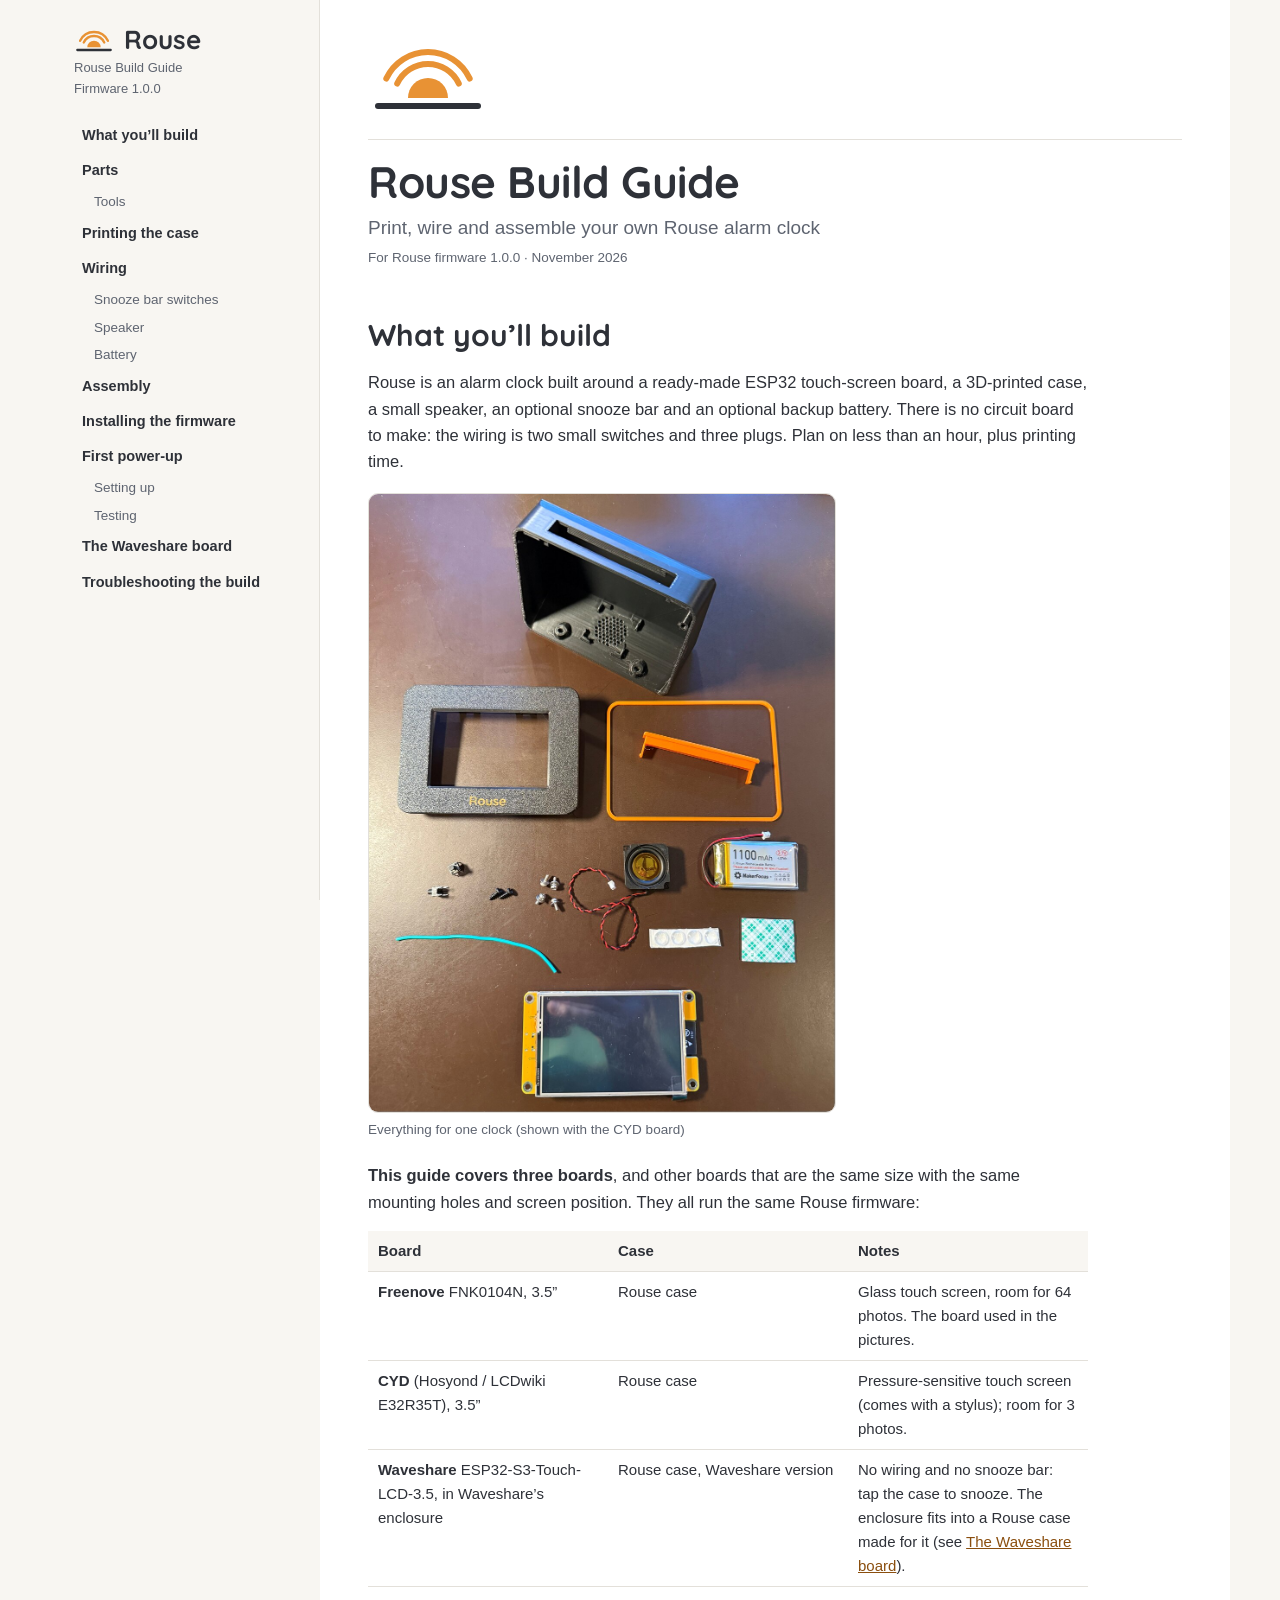
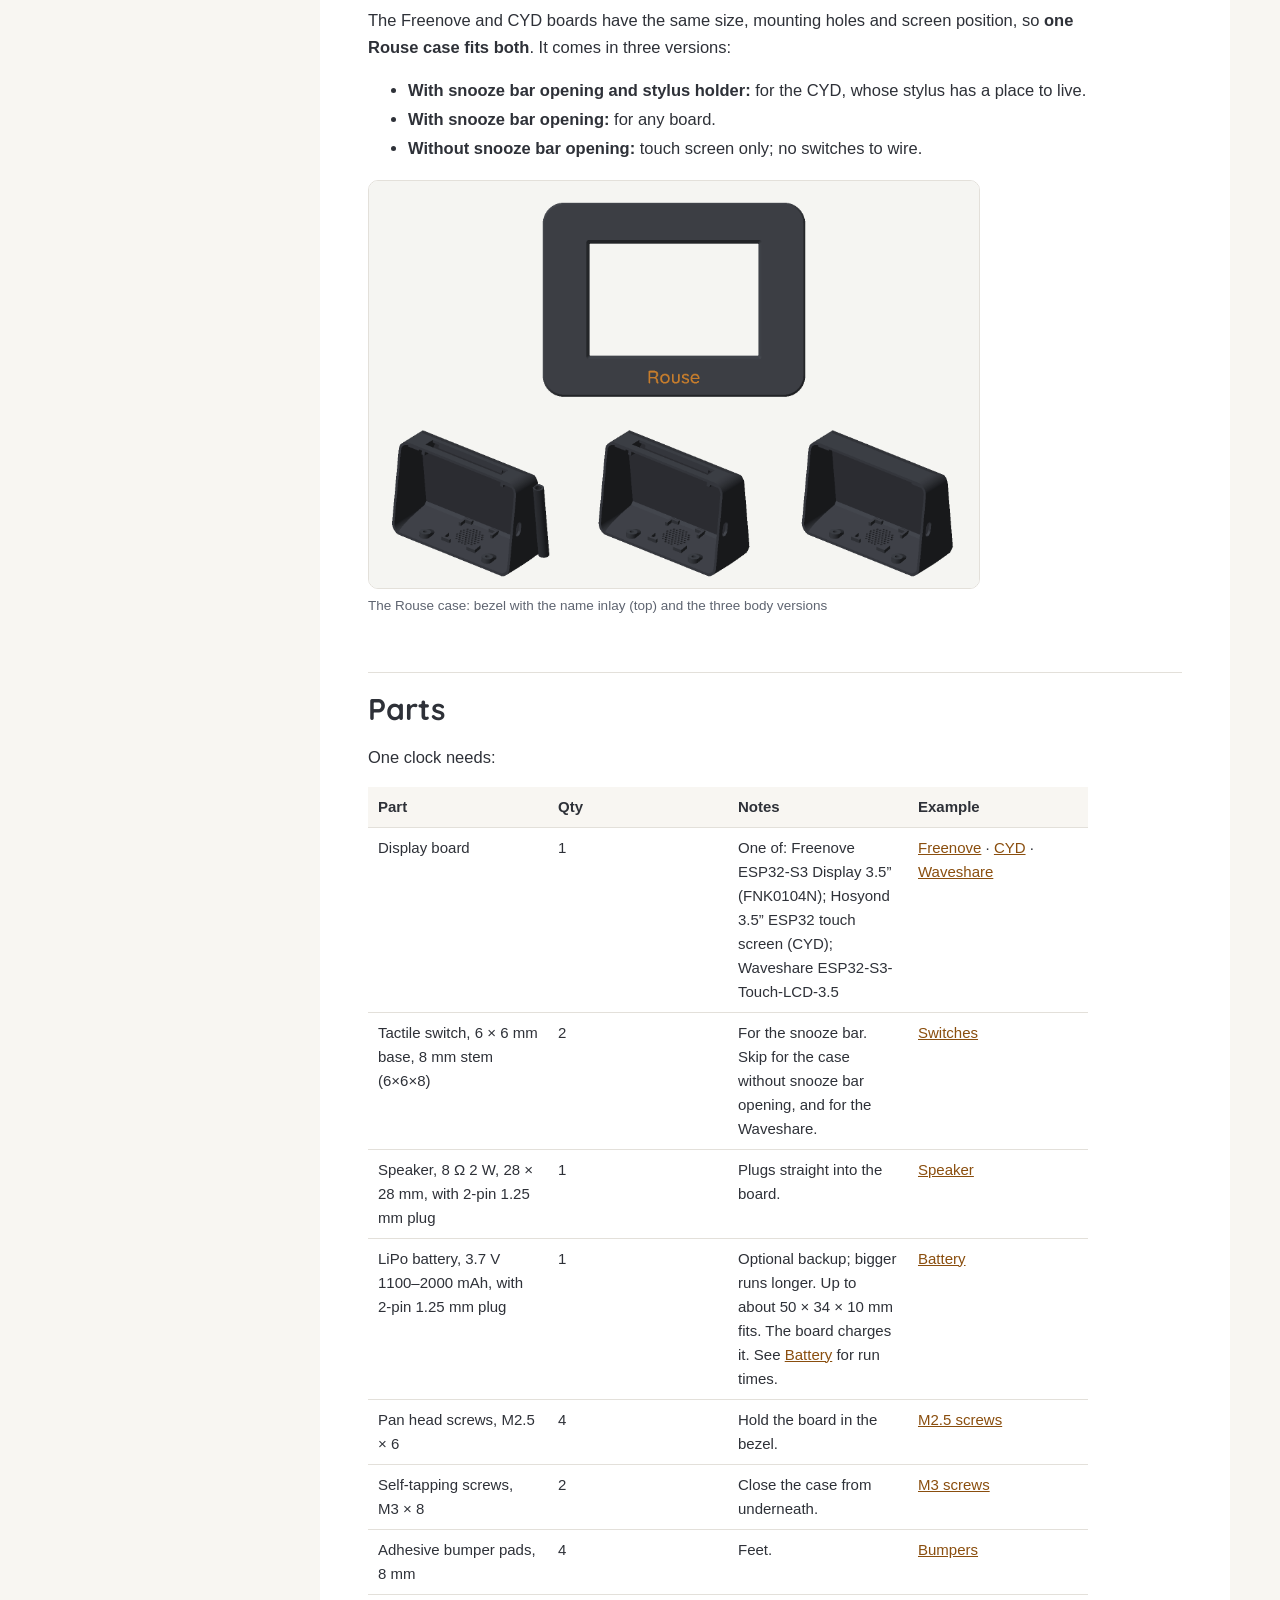
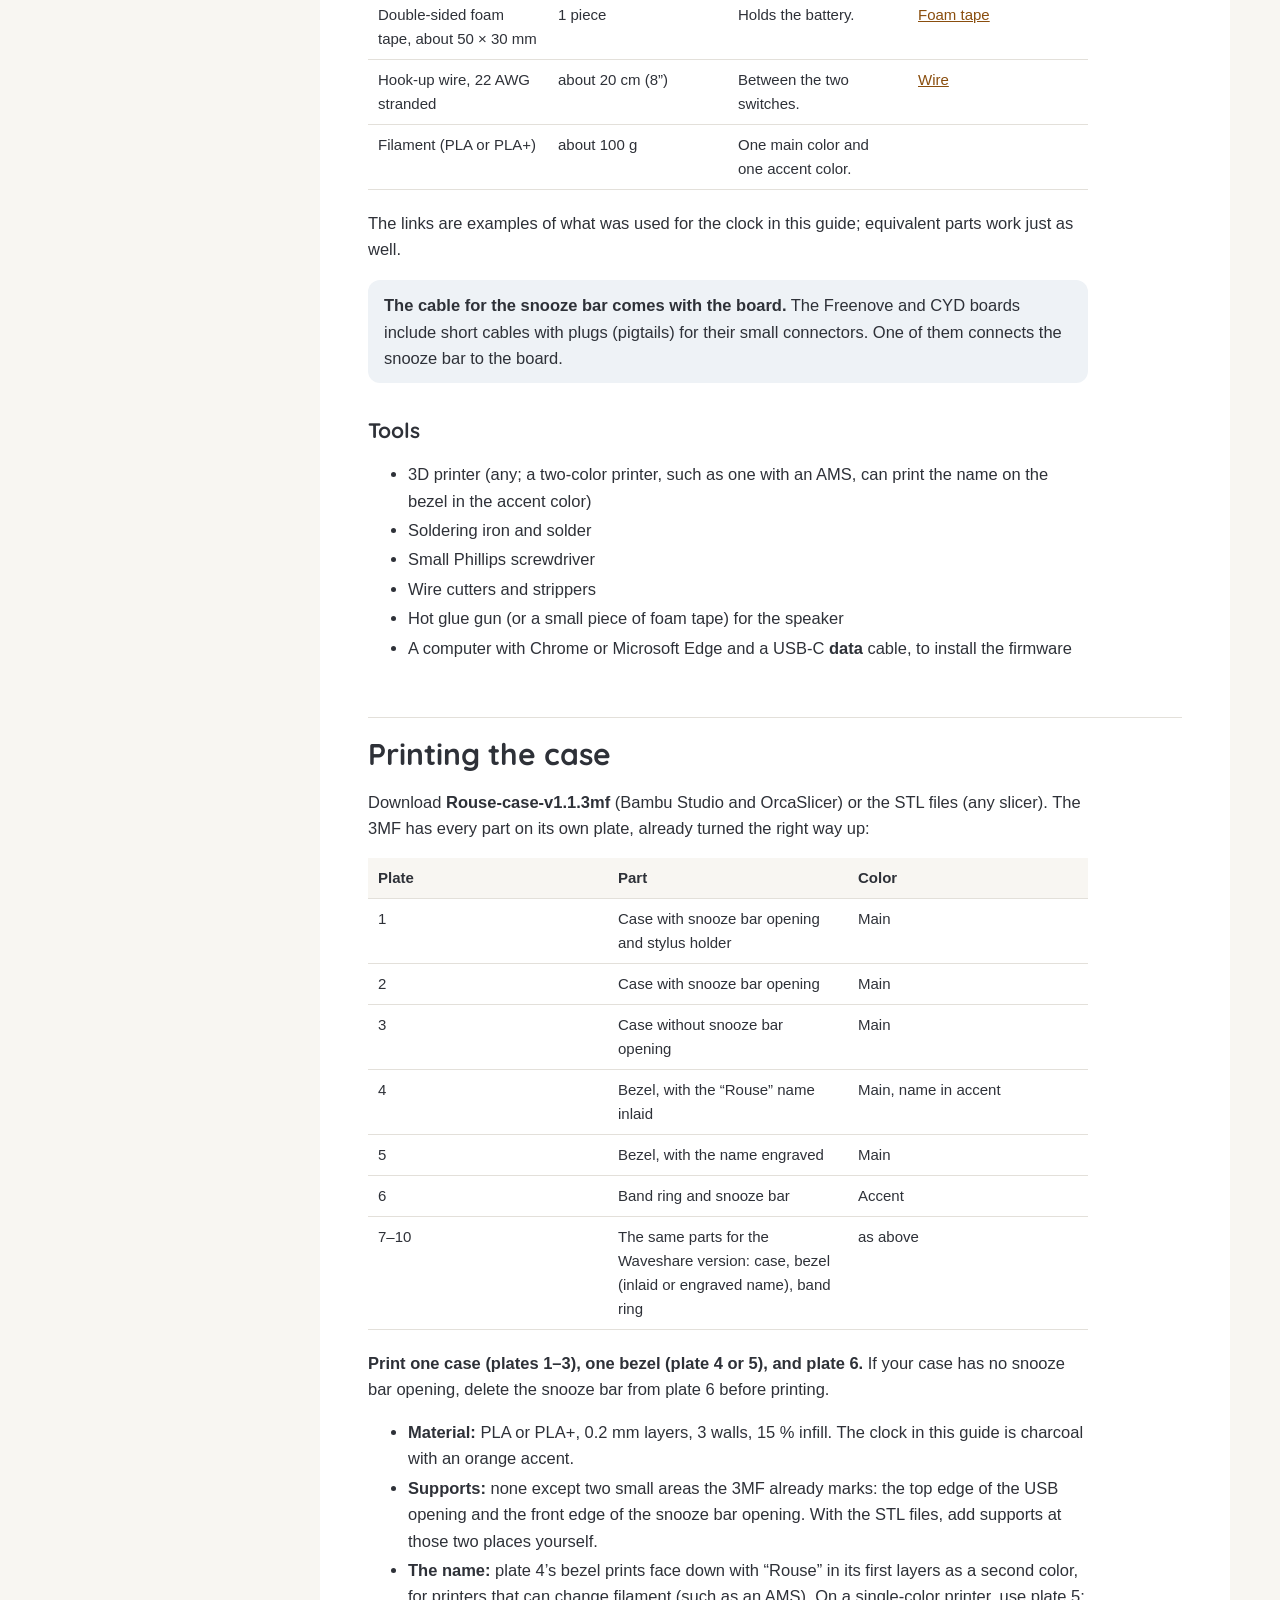
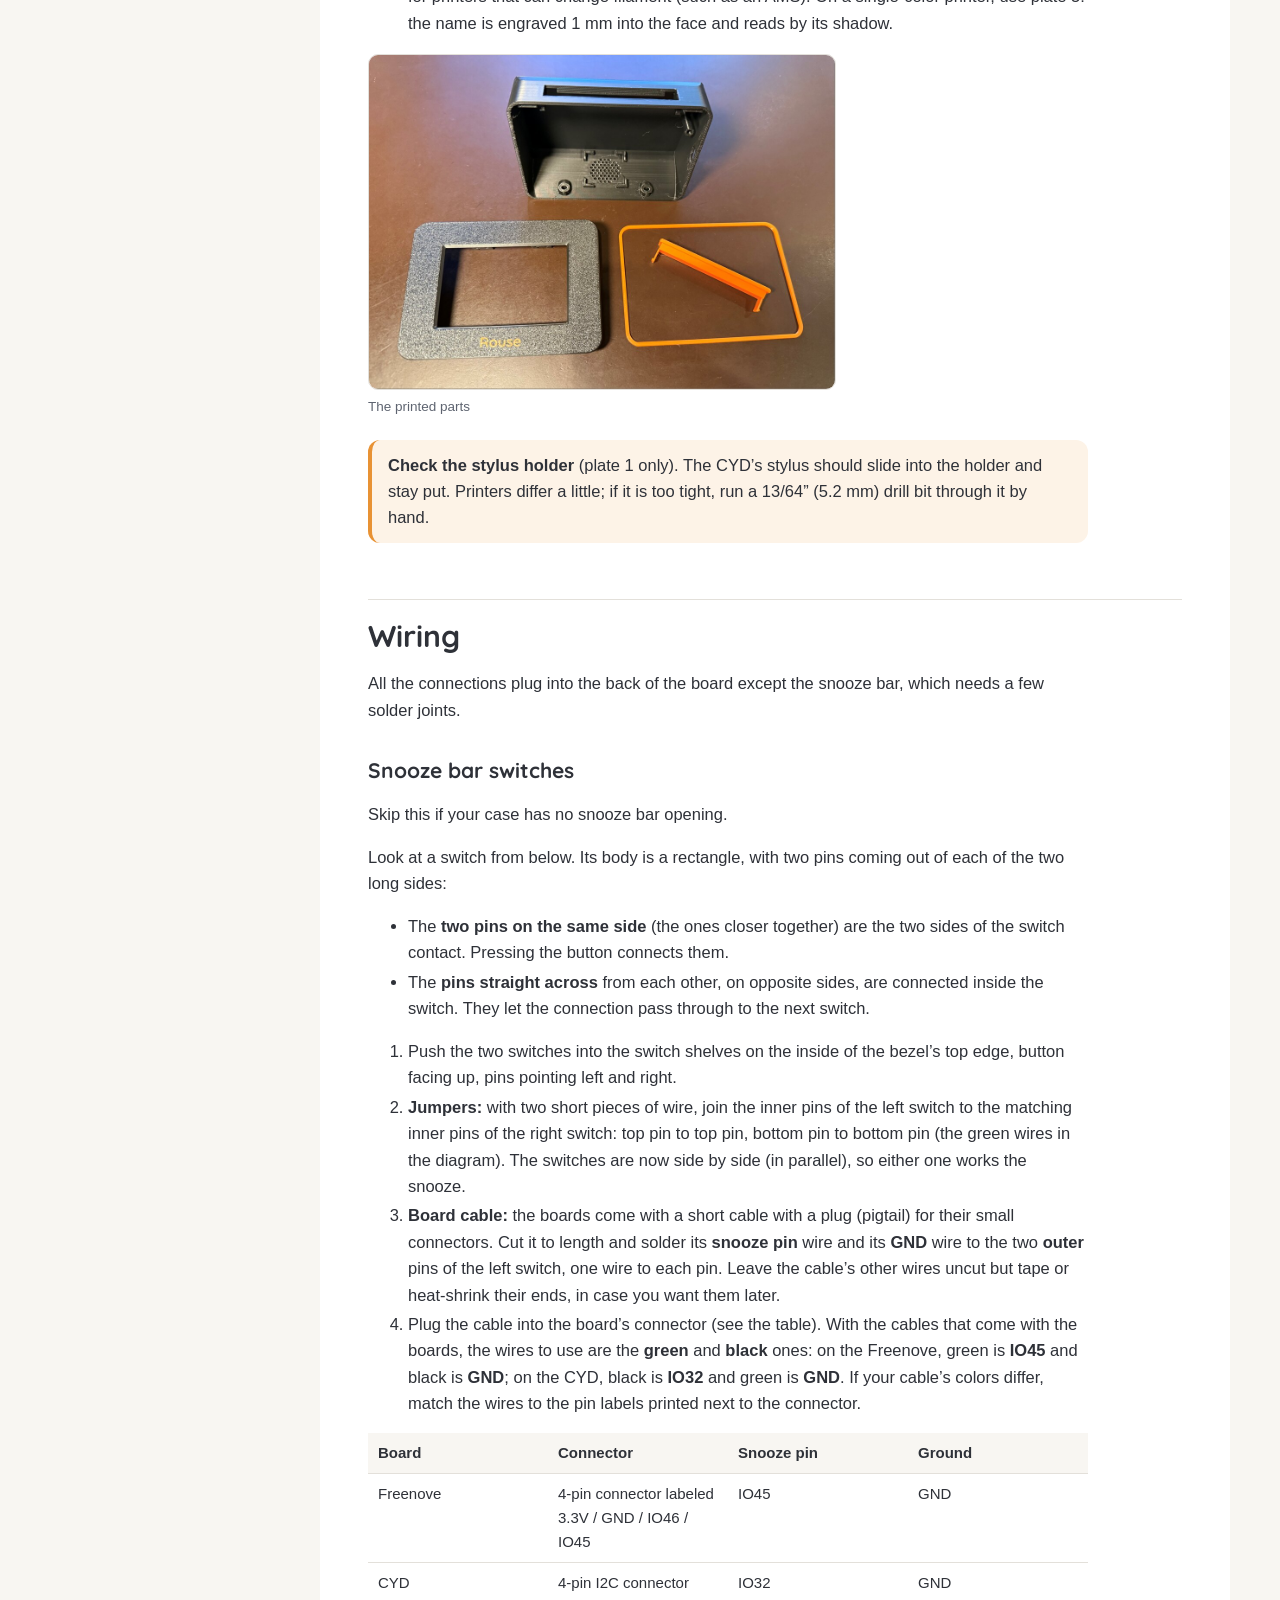
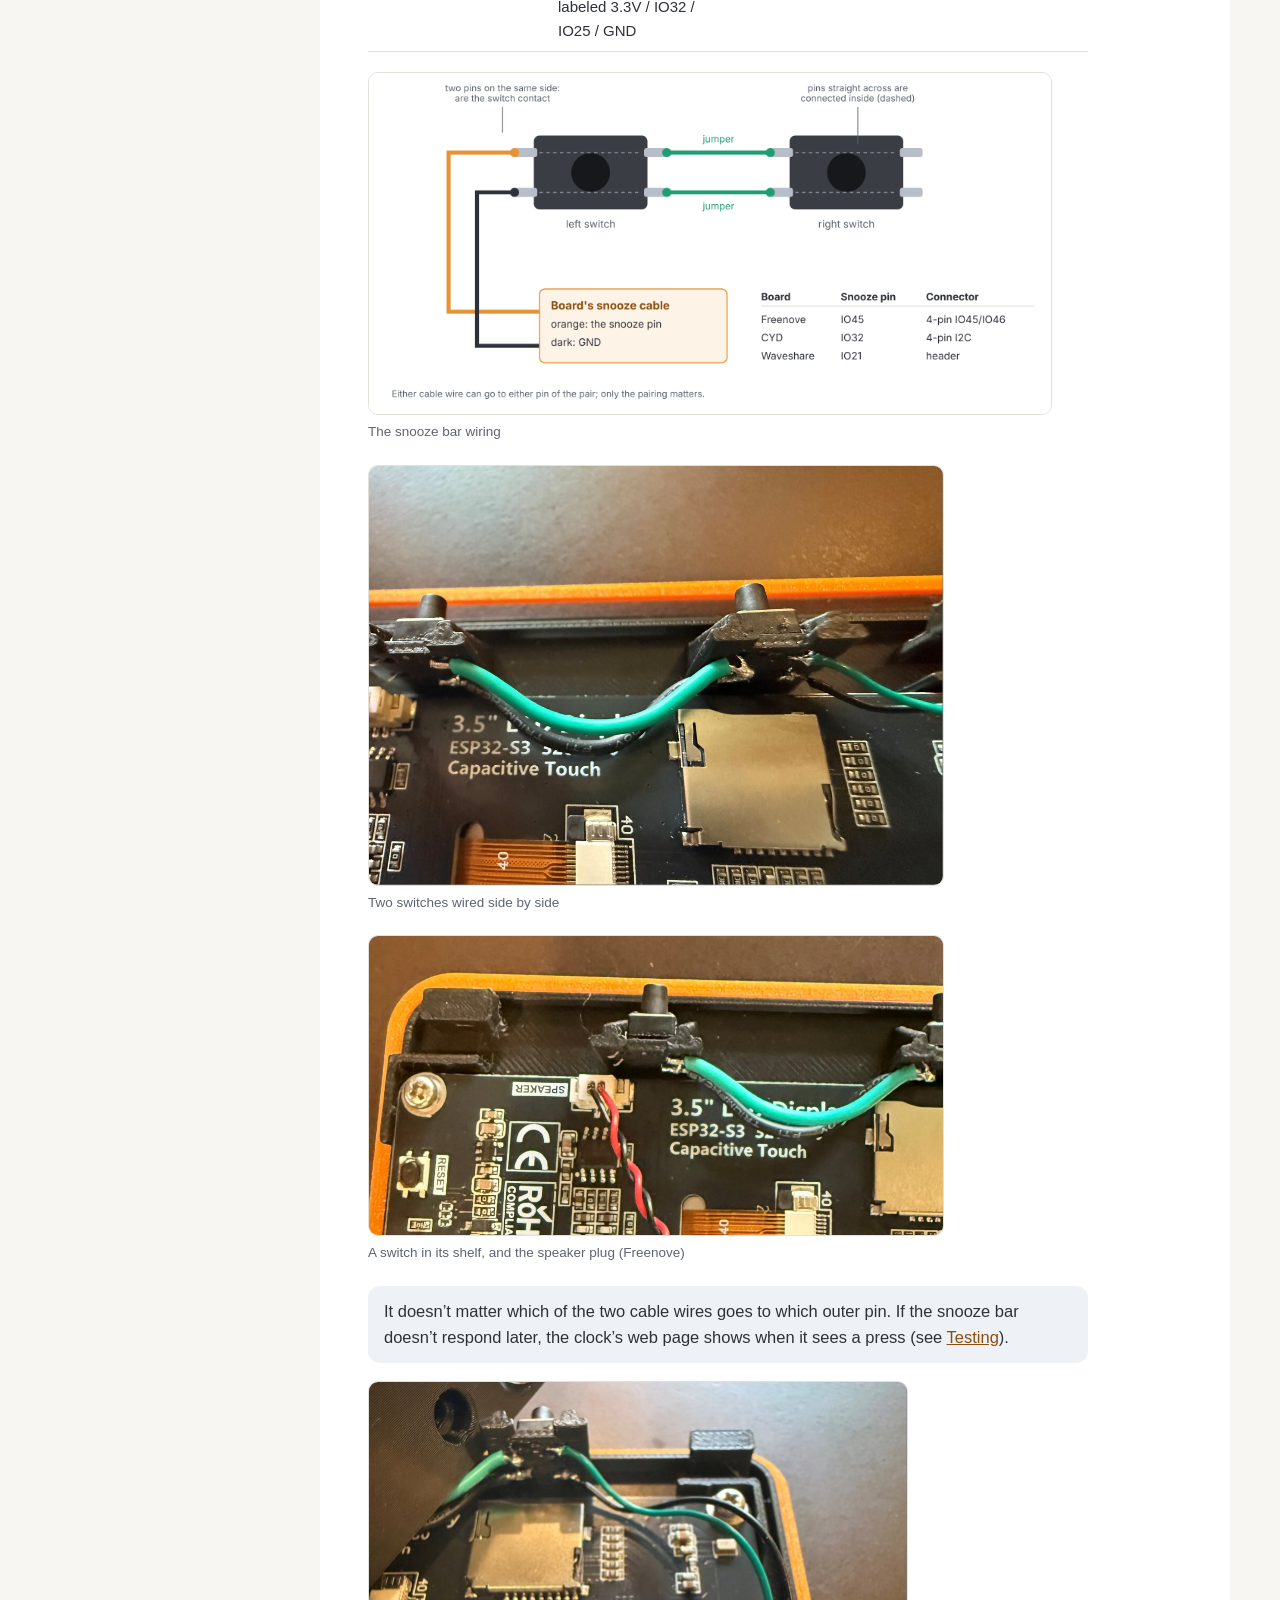
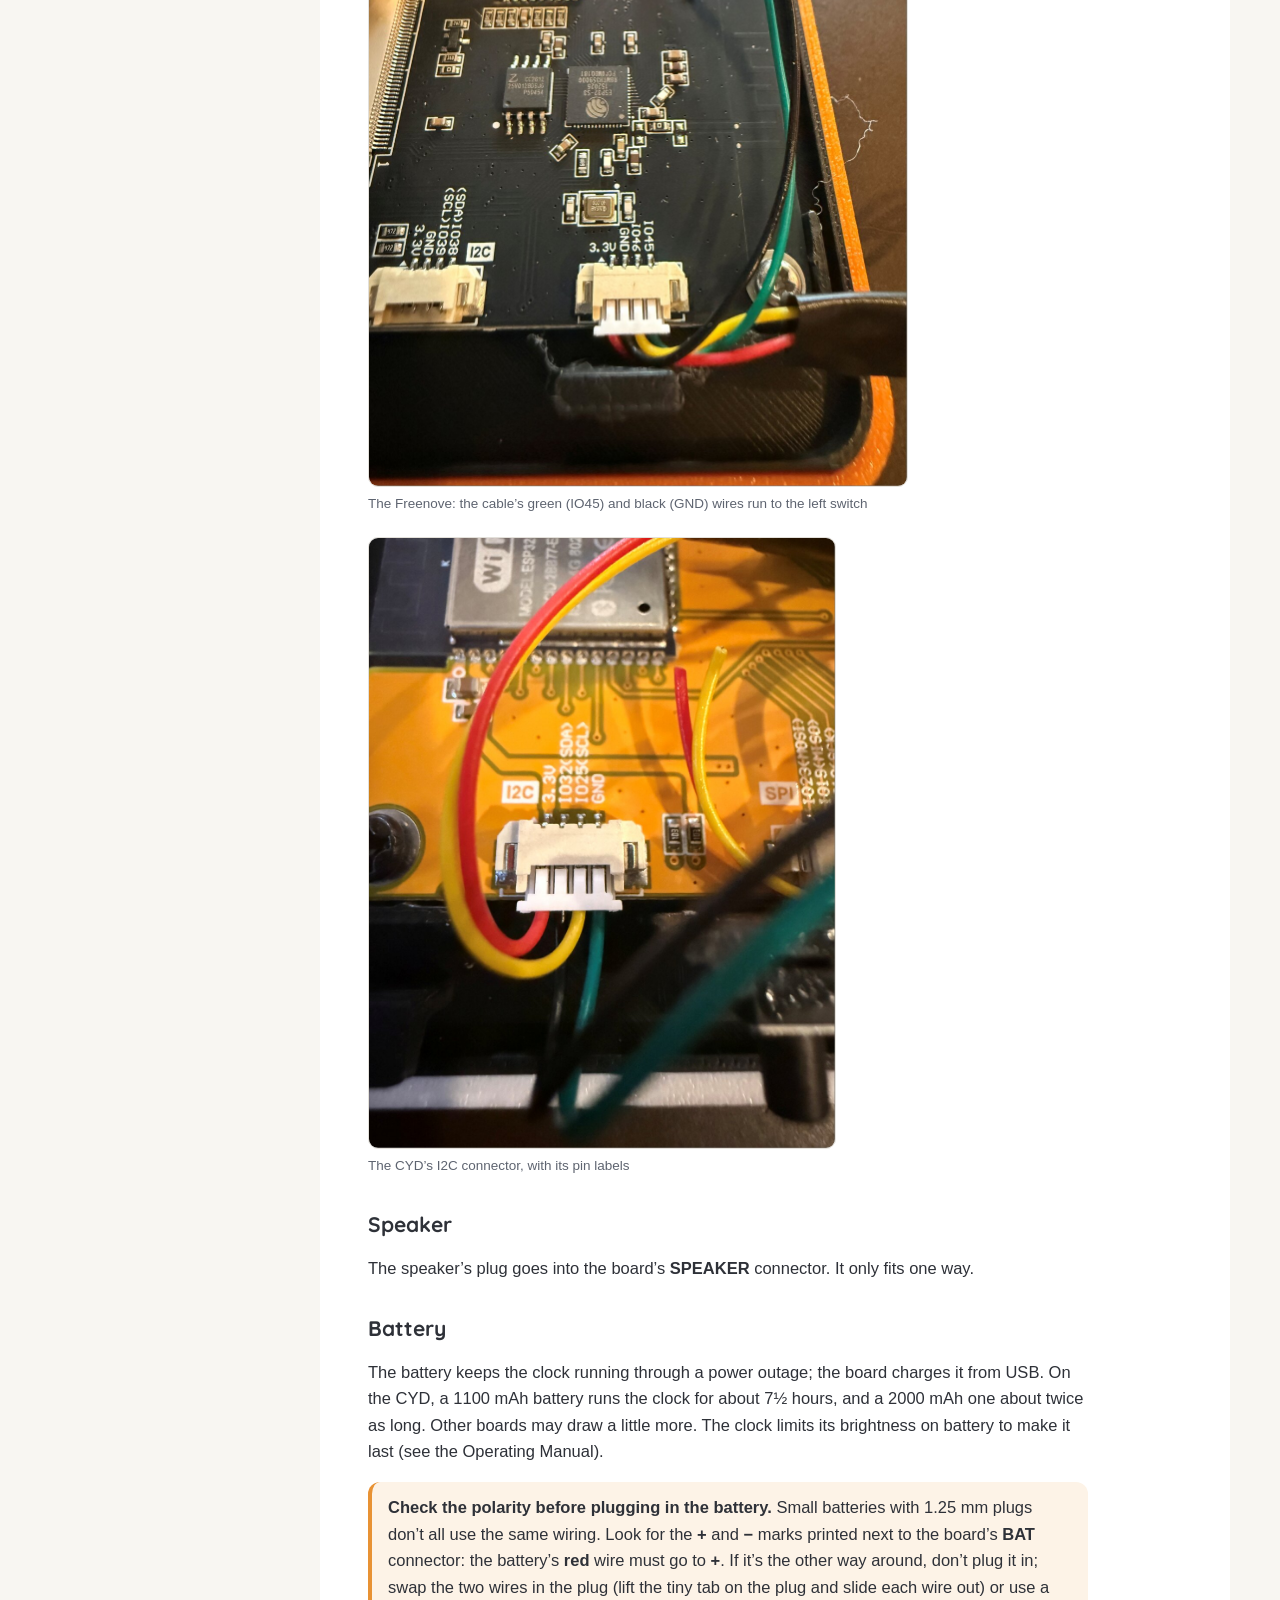
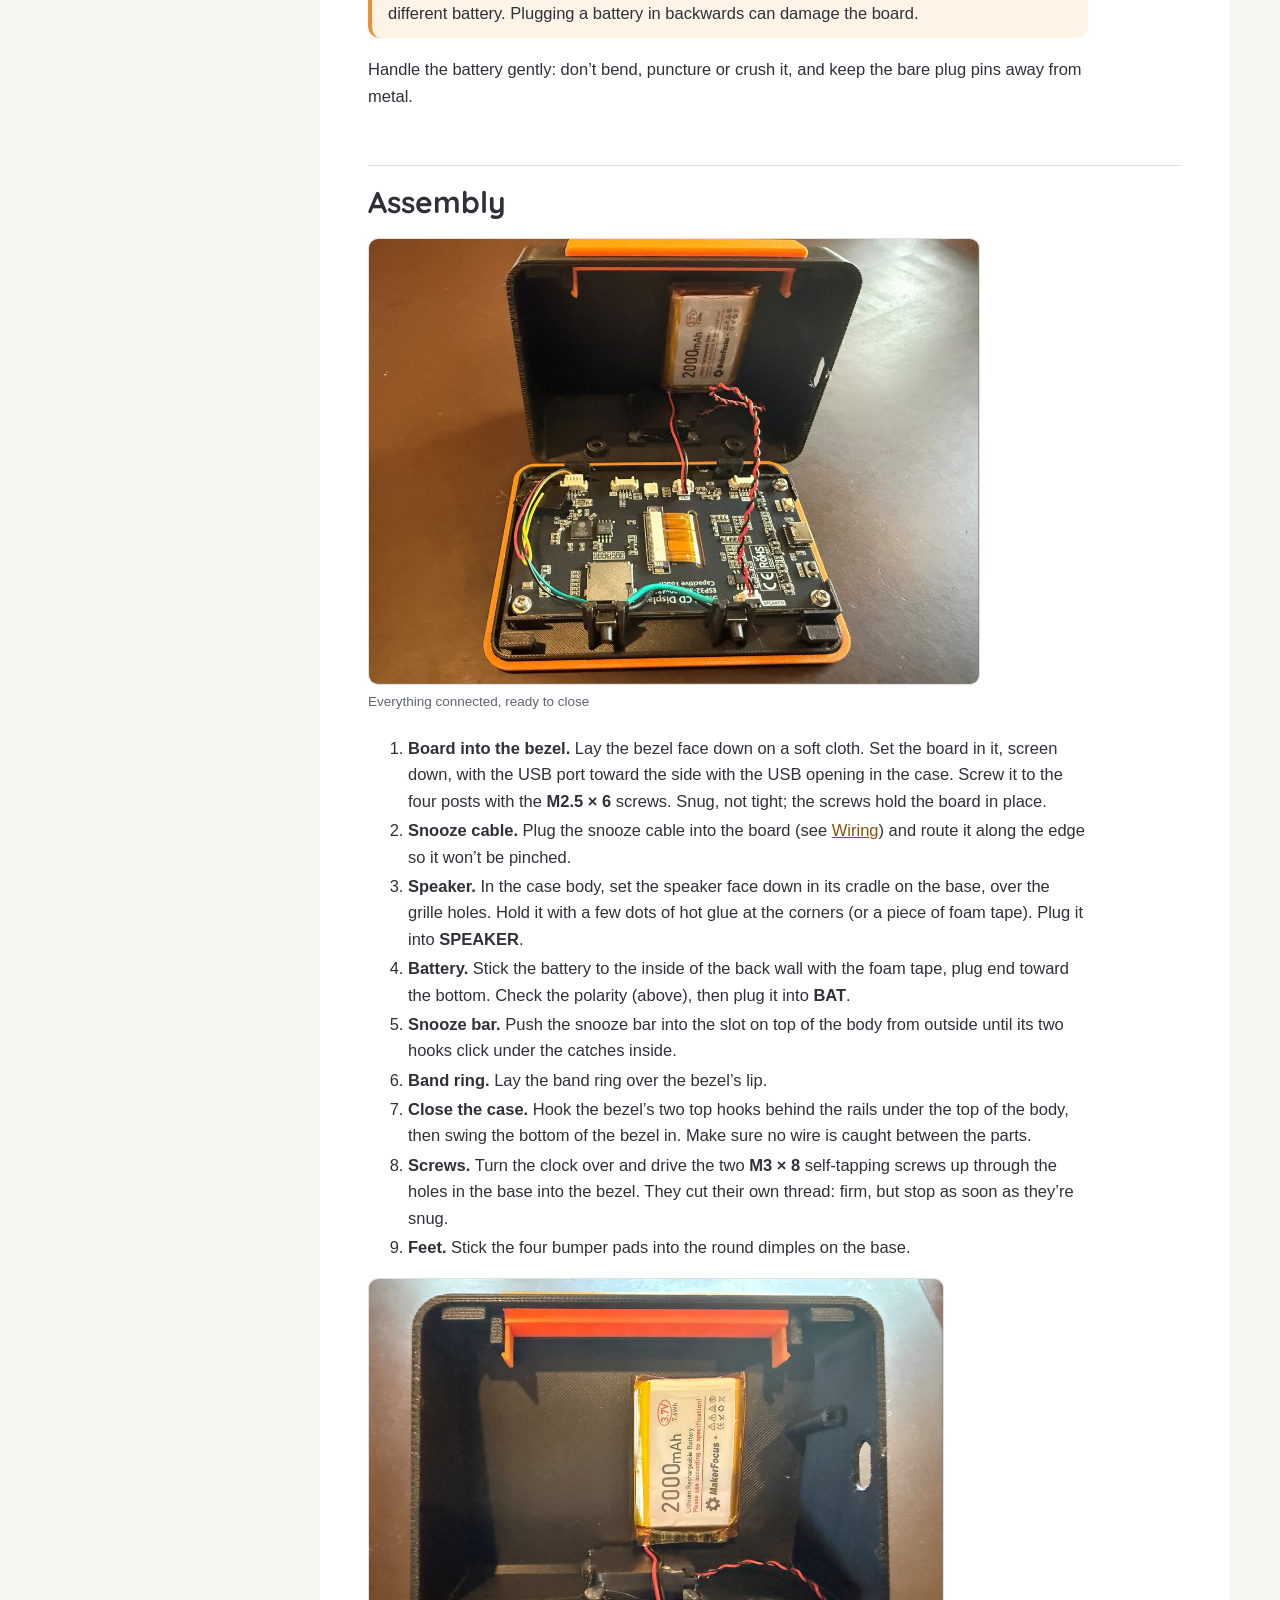
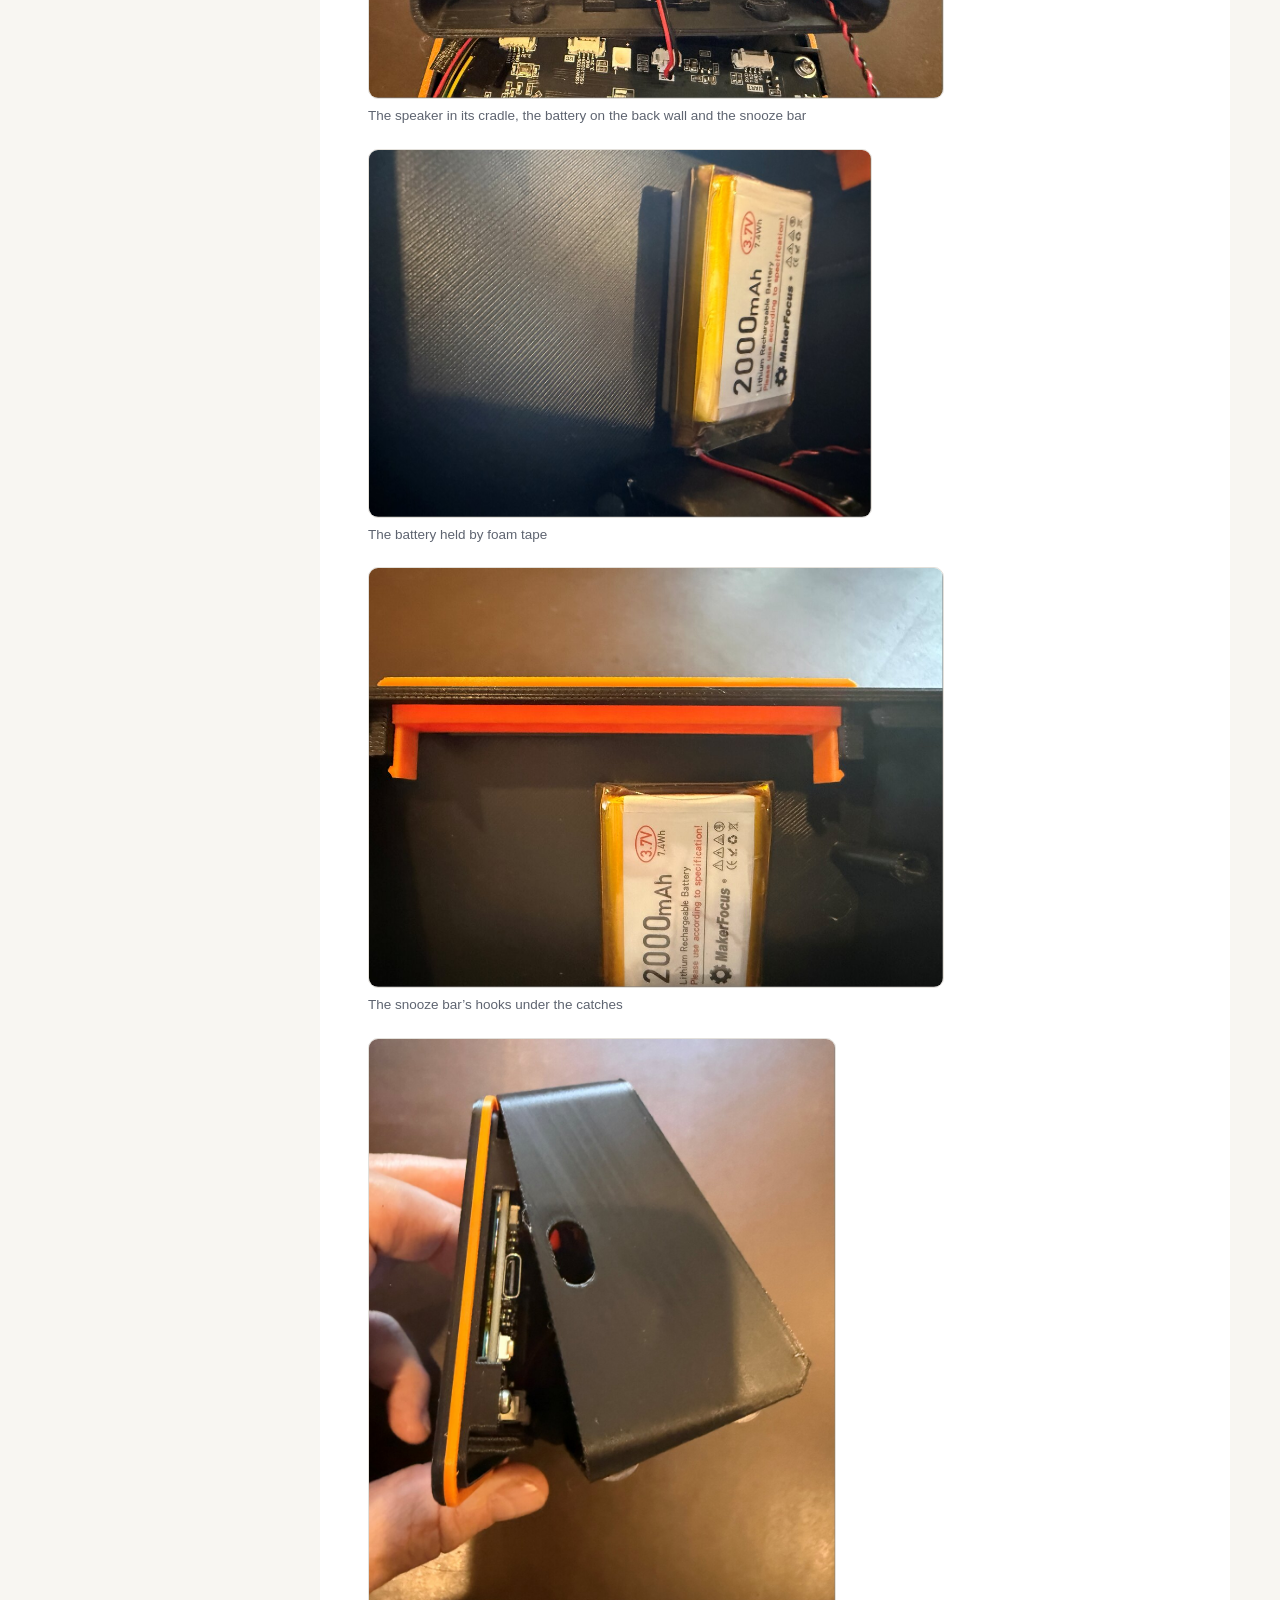
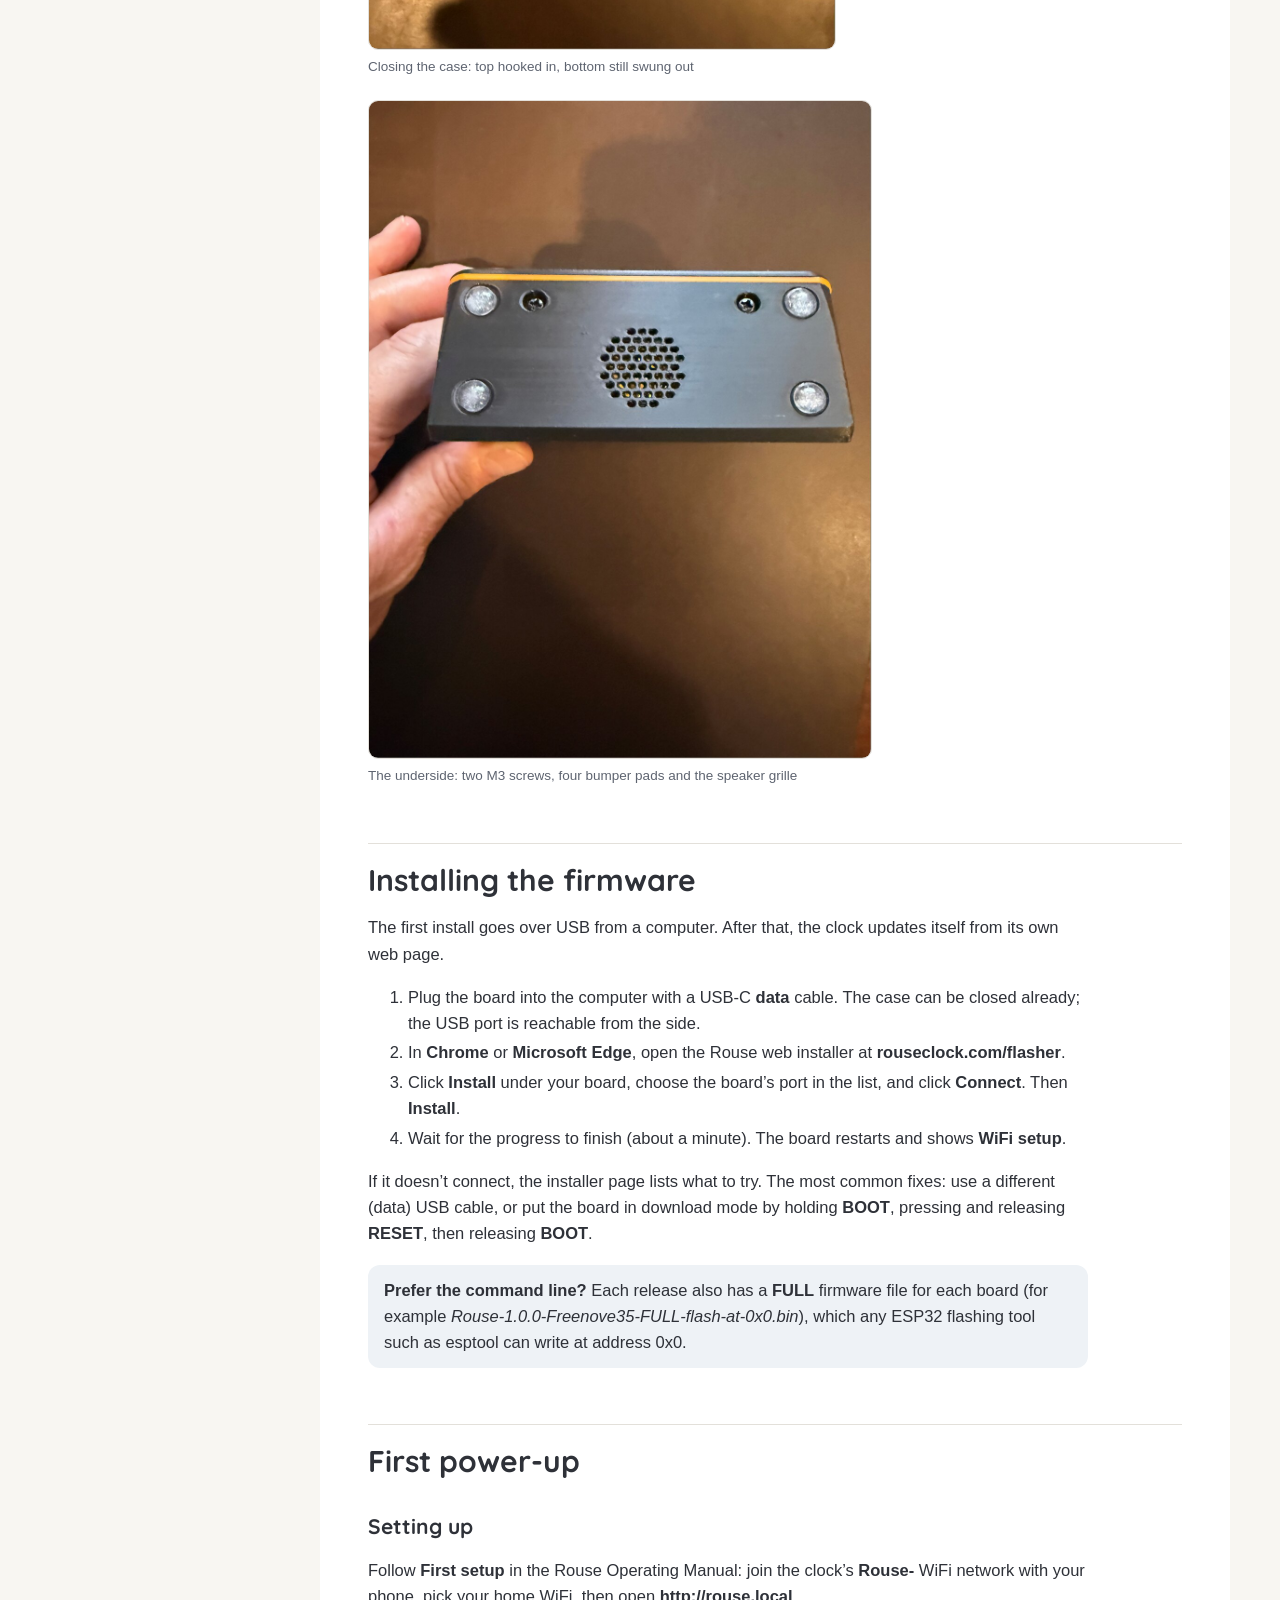
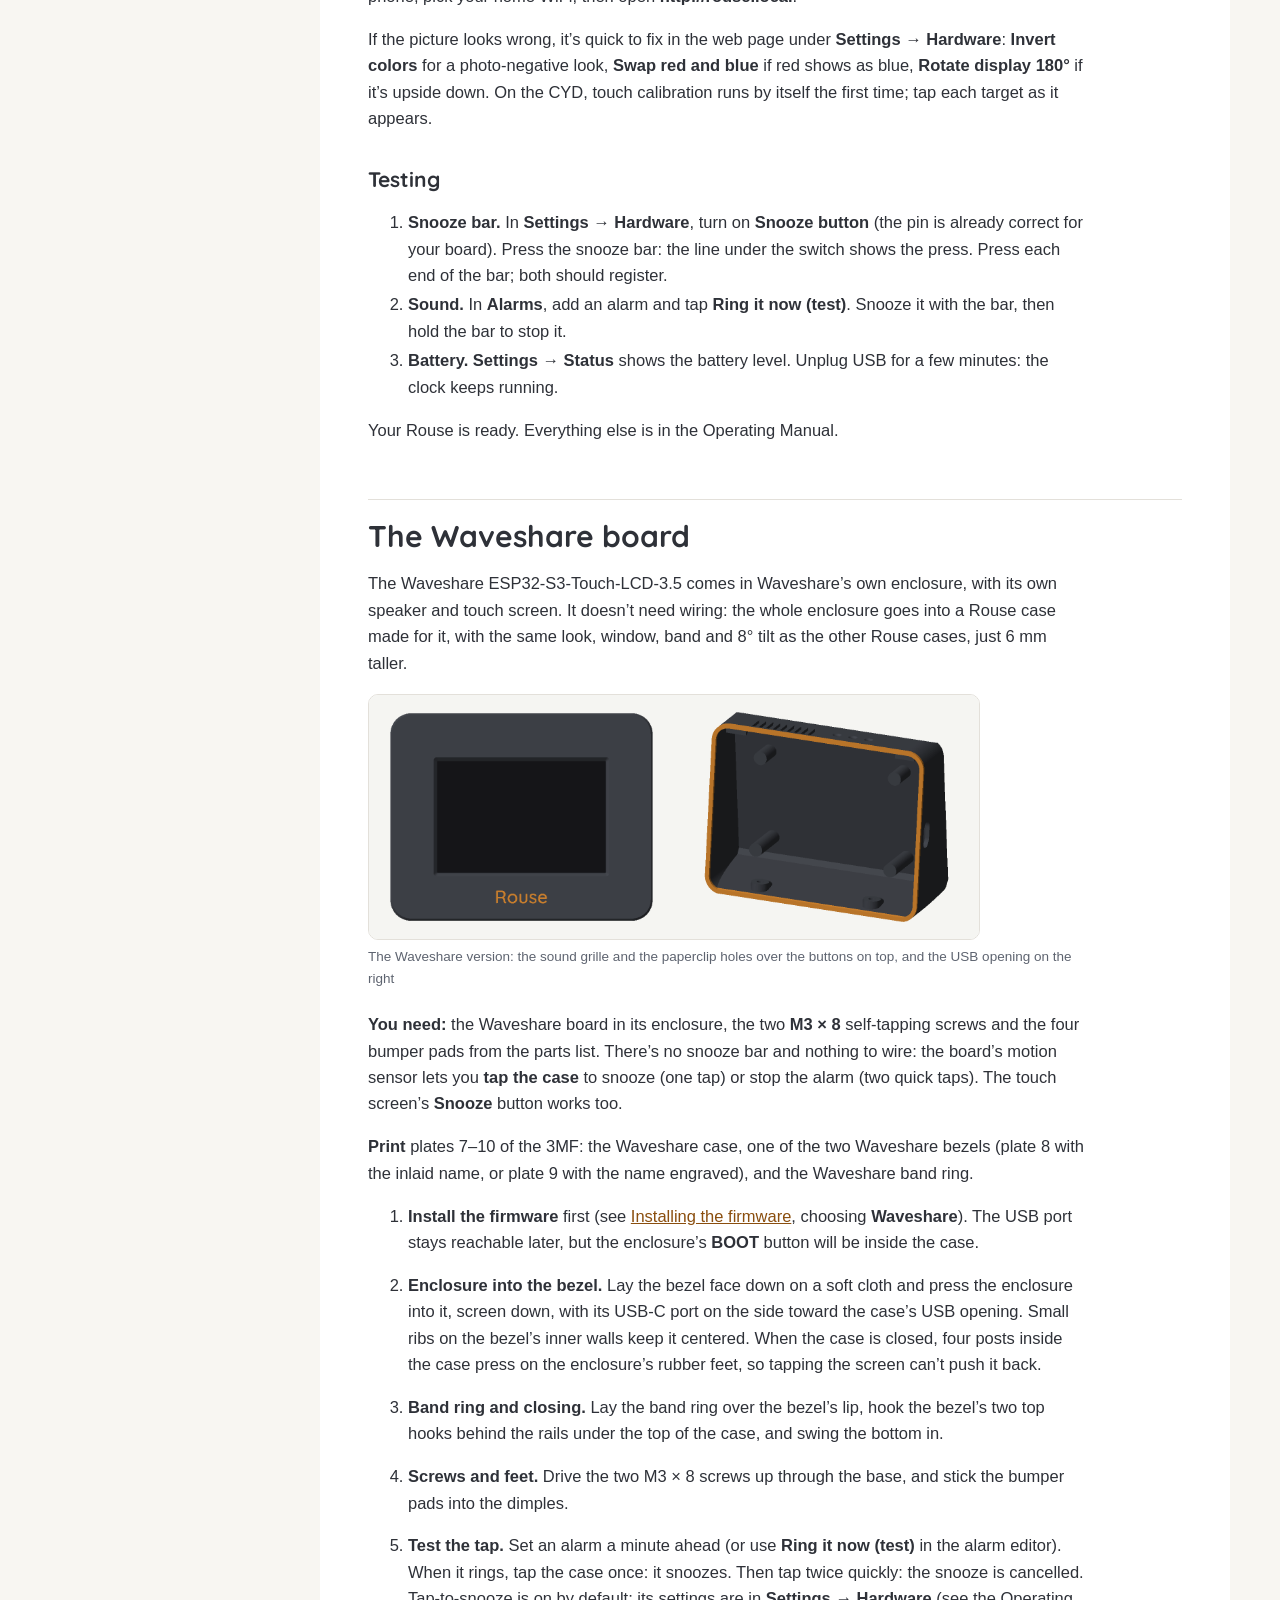
==== build-guide/index.html @ ac980fdd "Rouse 1.0.0: website, firmware, manuals; tip links Co-Authored-By: Claude Opus 5.5 <noreply@anthropi" ====
<!doctype html>
<html lang="en">
<head>
<meta charset="utf-8">
<meta name="viewport" content="width=device-width, initial-scale=1">
<title>Rouse Build Guide · Rouse</title>
<link rel="icon" type="image/png" href="img/icon.png">
<style>
@font-face { font-family: "Quicksand"; src: url("fonts/Quicksand.ttf") format("truetype"); font-weight: 300 700; }
:root {
  --ink: #2E3138; --sub: #5E6470; --line: #E3E0DA; --paper: #FFFFFF; --wash: #F8F6F2;
  --amber: #E89234; --amber-ink: #8A4E0E; --amber-wash: #FDF3E7; --note: #EEF2F6;
}
* { box-sizing: border-box; }
html { scroll-padding-top: 16px; }
body { margin: 0; background: var(--wash); color: var(--ink); font: 16.5px/1.6 Inter, -apple-system, "Segoe UI", Roboto, Carlito, "Helvetica Neue", Arial, sans-serif; }
a { color: var(--amber-ink); }
.wrap { display: grid; grid-template-columns: 270px minmax(0, 1fr); max-width: 1180px; margin: 0 auto; }
nav#toc { position: sticky; top: 0; height: 100vh; overflow: auto; padding: 26px 18px 40px 24px; border-right: 1px solid var(--line); }
nav#toc .brand { display: flex; align-items: center; gap: 10px; font: 700 26px/1 Quicksand, sans-serif; color: var(--ink); text-decoration: none; margin-bottom: 4px; }
nav#toc .brand svg { width: 40px; height: 28px; }
nav#toc .which { font-size: 13px; color: var(--sub); margin: 0 0 18px; }
nav#toc ul { list-style: none; margin: 0; padding: 0; }
nav#toc li { margin: 0; }
nav#toc > ul > li > a { display: block; font-weight: 600; font-size: 14.5px; padding: 6px 8px; border-radius: 8px; color: var(--ink); text-decoration: none; }
nav#toc ul ul a { display: block; font-size: 13.5px; padding: 3px 8px 3px 20px; color: var(--sub); text-decoration: none; border-radius: 6px; }
nav#toc a:hover { background: var(--amber-wash); color: var(--amber-ink); }
main { padding: 34px 48px 80px; background: var(--paper); min-height: 100vh; }
.cover h1 { font: 700 44px/1.1 Quicksand, sans-serif; margin: 0; letter-spacing: -0.5px; }
.cover .subtitle { color: var(--sub); font-size: 19px; margin: 6px 0 4px; }
.cover .ver { color: var(--sub); font-size: 13.5px; margin: 0 0 30px; }
h1 { font: 700 30px/1.2 Quicksand, sans-serif; margin: 56px 0 14px; padding-top: 18px; border-top: 1px solid var(--line); }
section.level1:first-of-type h1 { border-top: 0; margin-top: 10px; }
h2 { font: 700 21px/1.3 Quicksand, sans-serif; margin: 34px 0 8px; }
h3 { font-size: 17px; margin: 24px 0 6px; }
p, ul, ol, table { max-width: 720px; }
li { margin: 3px 0; }
figure { margin: 18px 0 22px; max-width: 720px; }
figure img { display: block; max-width: 100%; height: auto; border-radius: 10px; border: 1px solid var(--line); background: #111; }
img[src*="web-"] { background: #fff; }
figcaption { font-size: 13.5px; color: var(--sub); margin-top: 6px; }
table { border-collapse: collapse; width: 100%; font-size: 15px; margin: 14px 0 20px; }
th, td { text-align: left; padding: 8px 10px; border-bottom: 1px solid var(--line); vertical-align: top; }
th { background: var(--wash); font-weight: 600; }
.note, .tip { max-width: 720px; border-radius: 12px; padding: 12px 16px; margin: 18px 0; }
.note { background: var(--note); }
.tip { background: var(--amber-wash); border-left: 4px solid var(--amber); }
.note > :first-child, .tip > :first-child { margin-top: 0; } .note > :last-child, .tip > :last-child { margin-bottom: 0; }
.photo { max-width: 720px; border: 2px dashed var(--amber); background: #FFFBF5; border-radius: 12px; padding: 14px 16px 14px 62px; margin: 18px 0; position: relative; color: var(--amber-ink); font-size: 15px; }
.photo::before { content: ""; position: absolute; left: 16px; top: 15px; width: 32px; height: 26px;
  background: no-repeat center/contain url("data:image/svg+xml,%3Csvg xmlns='http://www.w3.org/2000/svg' viewBox='0 0 32 26'%3E%3Cpath d='M11 1h10l2 4h5a3 3 0 0 1 3 3v14a3 3 0 0 1-3 3H4a3 3 0 0 1-3-3V8a3 3 0 0 1 3-3h5z' fill='none' stroke='%23E89234' stroke-width='2'/%3E%3Ccircle cx='16' cy='14' r='6' fill='none' stroke='%23E89234' stroke-width='2'/%3E%3C/svg%3E"); }
.photo p { margin: 0; }
.menu-btn { display: none; }
@media (max-width: 860px) {
  .wrap { display: block; }
  nav#toc { position: static; height: auto; border-right: 0; border-bottom: 1px solid var(--line); padding: 16px; }
  nav#toc > ul { display: none; } nav#toc.open > ul { display: block; }
  .menu-btn { display: inline-block; margin-top: 6px; font: inherit; font-size: 14px; padding: 6px 12px; border-radius: 8px; border: 1px solid var(--line); background: #fff; color: var(--ink); }
  main { padding: 20px 16px 60px; }
  .cover h1 { font-size: 34px; }
}
/* print / PDF */
@page { size: Letter; margin: 16mm 16mm 18mm; }
@media print {
  body { background: #fff; font-size: 11pt; }
  .wrap { display: block; } nav#toc { display: none; } main { padding: 0; }
  .print-toc { display: block !important; page-break-after: always; }
  section.level1 { page-break-before: always; } section.level1:first-of-type { page-break-before: auto; }
  h1 { border-top: 0; margin-top: 0; }
  figure, .photo, .note, .tip, tr { break-inside: avoid; }
  table { break-inside: auto; }   /* long tables (parts list) may continue on the next page */
  h1, h2, h3 { break-after: avoid; }
  /* the Markdown sets a width on each picture; in print the height is capped instead, so the width must follow
     the height (width:auto !important), or tall phone screenshots get squeezed */
  figure img { width: auto !important; height: auto !important; max-width: 62%; max-height: 95mm; }
  figure img[src*="web-"] { max-height: 125mm; }
  figure img[src*="wiring"], figure img[src*="case-"] { max-width: 100%; max-height: 120mm; }
  section.level2 { break-before: auto; }
  a { color: inherit; text-decoration: none; }
}
.print-toc { display: none; }
.print-toc ul { list-style: none; padding: 0; } .print-toc ul ul { padding-left: 18px; }
.print-toc a { color: var(--ink); }
.print-toc h2 { margin-top: 10px; }
.cover-mark { width: 120px; height: 84px; margin-bottom: 14px; }
</style>
</head>
<body>
<div class="wrap">
<nav id="toc" aria-label="Contents">
  <a class="brand" href="../"><svg viewBox="0 0 120 84" aria-hidden="true"><path d="M18.3 44.6 A46 46 0 0 1 101.7 44.6" fill="none" stroke="#E89234" stroke-width="7" stroke-linecap="round"/><path d="M29.2 49.6 A34 34 0 0 1 90.8 49.6" fill="none" stroke="#E89234" stroke-width="7" stroke-linecap="round"/><path d="M40 64 A20 20 0 0 1 80 64 Z" fill="#E89234"/><line x1="10" y1="72" x2="110" y2="72" stroke="#2E3138" stroke-width="7" stroke-linecap="round"/></svg>Rouse</a>
  <p class="which">Rouse Build Guide<br>Firmware 1.0.0</p>
  <button class="menu-btn" onclick="this.parentNode.classList.toggle('open')">Contents</button>
<ul>
<li><a href="#what-youll-build" id="toc-what-youll-build">What you’ll
build</a></li>
<li><a href="#parts" id="toc-parts">Parts</a>
<ul>
<li><a href="#tools" id="toc-tools">Tools</a></li>
</ul></li>
<li><a href="#printing-the-case" id="toc-printing-the-case">Printing the
case</a></li>
<li><a href="#wiring" id="toc-wiring">Wiring</a>
<ul>
<li><a href="#snooze-bar-switches" id="toc-snooze-bar-switches">Snooze
bar switches</a></li>
<li><a href="#speaker" id="toc-speaker">Speaker</a></li>
<li><a href="#battery" id="toc-battery">Battery</a></li>
</ul></li>
<li><a href="#assembly" id="toc-assembly">Assembly</a></li>
<li><a href="#installing-the-firmware"
id="toc-installing-the-firmware">Installing the firmware</a></li>
<li><a href="#first-power-up" id="toc-first-power-up">First power-up</a>
<ul>
<li><a href="#setting-up" id="toc-setting-up">Setting up</a></li>
<li><a href="#testing" id="toc-testing">Testing</a></li>
</ul></li>
<li><a href="#the-waveshare-board" id="toc-the-waveshare-board">The
Waveshare board</a></li>
<li><a href="#troubleshooting-the-build"
id="toc-troubleshooting-the-build">Troubleshooting the build</a></li>
</ul>
</nav>
<main>
<header class="cover">
  <svg class="cover-mark" viewBox="0 0 120 84" aria-hidden="true"><path d="M18.3 44.6 A46 46 0 0 1 101.7 44.6" fill="none" stroke="#E89234" stroke-width="6" stroke-linecap="round"/><path d="M29.2 49.6 A34 34 0 0 1 90.8 49.6" fill="none" stroke="#E89234" stroke-width="6" stroke-linecap="round"/><path d="M40 64 A20 20 0 0 1 80 64 Z" fill="#E89234"/><line x1="10" y1="72" x2="110" y2="72" stroke="#2E3138" stroke-width="6" stroke-linecap="round"/></svg>
  <h1>Rouse Build Guide</h1>
  <p class="subtitle">Print, wire and assemble your own Rouse alarm
clock</p>
  <p class="ver">For Rouse firmware 1.0.0 · November 2026</p>
</header>
<div class="print-toc"><h2>Contents</h2>
<ul>
<li><a href="#what-youll-build" id="toc-what-youll-build">What you’ll
build</a></li>
<li><a href="#parts" id="toc-parts">Parts</a>
<ul>
<li><a href="#tools" id="toc-tools">Tools</a></li>
</ul></li>
<li><a href="#printing-the-case" id="toc-printing-the-case">Printing the
case</a></li>
<li><a href="#wiring" id="toc-wiring">Wiring</a>
<ul>
<li><a href="#snooze-bar-switches" id="toc-snooze-bar-switches">Snooze
bar switches</a></li>
<li><a href="#speaker" id="toc-speaker">Speaker</a></li>
<li><a href="#battery" id="toc-battery">Battery</a></li>
</ul></li>
<li><a href="#assembly" id="toc-assembly">Assembly</a></li>
<li><a href="#installing-the-firmware"
id="toc-installing-the-firmware">Installing the firmware</a></li>
<li><a href="#first-power-up" id="toc-first-power-up">First power-up</a>
<ul>
<li><a href="#setting-up" id="toc-setting-up">Setting up</a></li>
<li><a href="#testing" id="toc-testing">Testing</a></li>
</ul></li>
<li><a href="#the-waveshare-board" id="toc-the-waveshare-board">The
Waveshare board</a></li>
<li><a href="#troubleshooting-the-build"
id="toc-troubleshooting-the-build">Troubleshooting the build</a></li>
</ul>
</div>
<section id="what-youll-build" class="level1">
<h1>What you’ll build</h1>
<p>Rouse is an alarm clock built around a ready-made ESP32 touch-screen
board, a 3D-printed case, a small speaker, an optional snooze bar and an
optional backup battery. There is no circuit board to make: the wiring
is two small switches and three plugs. Plan on less than an hour, plus
printing time.</p>
<figure>
<img src="img/photo-p1.jpg" style="width:65.0%"
alt="Everything for one clock (shown with the CYD board)" />
<figcaption aria-hidden="true">Everything for one clock (shown with the
CYD board)</figcaption>
</figure>
<p><strong>This guide covers three boards</strong>, and other boards
that are the same size with the same mounting holes and screen position.
They all run the same Rouse firmware:</p>
<table>
<colgroup>
<col style="width: 33%" />
<col style="width: 33%" />
<col style="width: 33%" />
</colgroup>
<thead>
<tr class="header">
<th>Board</th>
<th>Case</th>
<th>Notes</th>
</tr>
</thead>
<tbody>
<tr class="odd">
<td><strong>Freenove</strong> FNK0104N, 3.5”</td>
<td>Rouse case</td>
<td>Glass touch screen, room for 64 photos. The board used in the
pictures.</td>
</tr>
<tr class="even">
<td><strong>CYD</strong> (Hosyond / LCDwiki E32R35T), 3.5”</td>
<td>Rouse case</td>
<td>Pressure-sensitive touch screen (comes with a stylus); room for 3
photos.</td>
</tr>
<tr class="odd">
<td><strong>Waveshare</strong> ESP32-S3-Touch-LCD-3.5, in Waveshare’s
enclosure</td>
<td>Rouse case, Waveshare version</td>
<td>No wiring and no snooze bar: tap the case to snooze. The enclosure
fits into a Rouse case made for it (see <a
href="#the-waveshare-board">The Waveshare board</a>).</td>
</tr>
</tbody>
</table>
<p>The Freenove and CYD boards have the same size, mounting holes and
screen position, so <strong>one Rouse case fits both</strong>. It comes
in three versions:</p>
<ul>
<li><strong>With snooze bar opening and stylus holder:</strong> for the
CYD, whose stylus has a place to live.</li>
<li><strong>With snooze bar opening:</strong> for any board.</li>
<li><strong>Without snooze bar opening:</strong> touch screen only; no
switches to wire.</li>
</ul>
<figure>
<img src="img/case-parts.png" style="width:85.0%"
alt="The Rouse case: bezel with the name inlay (top) and the three body versions" />
<figcaption aria-hidden="true">The Rouse case: bezel with the name inlay
(top) and the three body versions</figcaption>
</figure>
</section>
<section id="parts" class="level1">
<h1>Parts</h1>
<p>One clock needs:</p>
<table>
<colgroup>
<col style="width: 25%" />
<col style="width: 25%" />
<col style="width: 25%" />
<col style="width: 25%" />
</colgroup>
<thead>
<tr class="header">
<th>Part</th>
<th>Qty</th>
<th>Notes</th>
<th>Example</th>
</tr>
</thead>
<tbody>
<tr class="odd">
<td>Display board</td>
<td>1</td>
<td>One of: Freenove ESP32-S3 Display 3.5” (FNK0104N); Hosyond 3.5”
ESP32 touch screen (CYD); Waveshare ESP32-S3-Touch-LCD-3.5</td>
<td><a href="https://www.amazon.com/dp/B0H1VHJHS4">Freenove</a> · <a
href="https://www.amazon.com/dp/B0D93MBWC2">CYD</a> · <a
href="https://www.amazon.com/gp/product/B0F5HG2417">Waveshare</a></td>
</tr>
<tr class="even">
<td>Tactile switch, 6 × 6 mm base, 8 mm stem (6×6×8)</td>
<td>2</td>
<td>For the snooze bar. Skip for the case without snooze bar opening,
and for the Waveshare.</td>
<td><a href="https://www.amazon.com/dp/B07ZBHXBZ4">Switches</a></td>
</tr>
<tr class="odd">
<td>Speaker, 8 Ω 2 W, 28 × 28 mm, with 2-pin 1.25 mm plug</td>
<td>1</td>
<td>Plugs straight into the board.</td>
<td><a href="https://www.amazon.com/dp/B0GXJZXFVF">Speaker</a></td>
</tr>
<tr class="even">
<td>LiPo battery, 3.7 V 1100–2000 mAh, with 2-pin 1.25 mm plug</td>
<td>1</td>
<td>Optional backup; bigger runs longer. Up to about 50 × 34 × 10 mm
fits. The board charges it. See <a href="#battery">Battery</a> for run
times.</td>
<td><a
href="https://www.amazon.com/gp/product/B0FPCWFFYB">Battery</a></td>
</tr>
<tr class="odd">
<td>Pan head screws, M2.5 × 6</td>
<td>4</td>
<td>Hold the board in the bezel.</td>
<td><a href="https://www.amazon.com/dp/B06Y3TVKMR">M2.5 screws</a></td>
</tr>
<tr class="even">
<td>Self-tapping screws, M3 × 8</td>
<td>2</td>
<td>Close the case from underneath.</td>
<td><a href="https://www.amazon.com/dp/B0GF7YZZZD">M3 screws</a></td>
</tr>
<tr class="odd">
<td>Adhesive bumper pads, 8 mm</td>
<td>4</td>
<td>Feet.</td>
<td><a
href="https://www.amazon.com/Adhesive-Furniture-Bumpers-Cabinets-AUSTOR/dp/B074C2XKXH">Bumpers</a></td>
</tr>
<tr class="even">
<td>Double-sided foam tape, about 50 × 30 mm</td>
<td>1 piece</td>
<td>Holds the battery.</td>
<td><a
href="https://www.amazon.com/Pre-Cut-Rectangles-Mounting-Polyurethane-Adhesive/dp/B0GFMNMDX3">Foam
tape</a></td>
</tr>
<tr class="odd">
<td>Hook-up wire, 22 AWG stranded</td>
<td>about 20 cm (8”)</td>
<td>Between the two switches.</td>
<td><a href="https://www.amazon.com/dp/B01LH1FR6M">Wire</a></td>
</tr>
<tr class="even">
<td>Filament (PLA or PLA+)</td>
<td>about 100 g</td>
<td>One main color and one accent color.</td>
<td></td>
</tr>
</tbody>
</table>
<p>The links are examples of what was used for the clock in this guide;
equivalent parts work just as well.</p>
<div class="note" data-custom-style="Note">
<p><strong>The cable for the snooze bar comes with the board.</strong>
The Freenove and CYD boards include short cables with plugs (pigtails)
for their small connectors. One of them connects the snooze bar to the
board.</p>
</div>
<section id="tools" class="level2">
<h2>Tools</h2>
<ul>
<li>3D printer (any; a two-color printer, such as one with an AMS, can
print the name on the bezel in the accent color)</li>
<li>Soldering iron and solder</li>
<li>Small Phillips screwdriver</li>
<li>Wire cutters and strippers</li>
<li>Hot glue gun (or a small piece of foam tape) for the speaker</li>
<li>A computer with Chrome or Microsoft Edge and a USB-C
<strong>data</strong> cable, to install the firmware</li>
</ul>
</section>
</section>
<section id="printing-the-case" class="level1">
<h1>Printing the case</h1>
<p>Download <strong>Rouse-case-v1.1.3mf</strong> (Bambu Studio and
OrcaSlicer) or the STL files (any slicer). The 3MF has every part on its
own plate, already turned the right way up:</p>
<table>
<colgroup>
<col style="width: 33%" />
<col style="width: 33%" />
<col style="width: 33%" />
</colgroup>
<thead>
<tr class="header">
<th>Plate</th>
<th>Part</th>
<th>Color</th>
</tr>
</thead>
<tbody>
<tr class="odd">
<td>1</td>
<td>Case with snooze bar opening and stylus holder</td>
<td>Main</td>
</tr>
<tr class="even">
<td>2</td>
<td>Case with snooze bar opening</td>
<td>Main</td>
</tr>
<tr class="odd">
<td>3</td>
<td>Case without snooze bar opening</td>
<td>Main</td>
</tr>
<tr class="even">
<td>4</td>
<td>Bezel, with the “Rouse” name inlaid</td>
<td>Main, name in accent</td>
</tr>
<tr class="odd">
<td>5</td>
<td>Bezel, with the name engraved</td>
<td>Main</td>
</tr>
<tr class="even">
<td>6</td>
<td>Band ring and snooze bar</td>
<td>Accent</td>
</tr>
<tr class="odd">
<td>7–10</td>
<td>The same parts for the Waveshare version: case, bezel (inlaid or
engraved name), band ring</td>
<td>as above</td>
</tr>
</tbody>
</table>
<p><strong>Print one case (plates 1–3), one bezel (plate 4 or 5), and
plate 6.</strong> If your case has no snooze bar opening, delete the
snooze bar from plate 6 before printing.</p>
<ul>
<li><strong>Material:</strong> PLA or PLA+, 0.2 mm layers, 3 walls, 15 %
infill. The clock in this guide is charcoal with an orange accent.</li>
<li><strong>Supports:</strong> none except two small areas the 3MF
already marks: the top edge of the USB opening and the front edge of the
snooze bar opening. With the STL files, add supports at those two places
yourself.</li>
<li><strong>The name:</strong> plate 4’s bezel prints face down with
“Rouse” in its first layers as a second color, for printers that can
change filament (such as an AMS). On a single-color printer, use plate
5: the name is engraved 1 mm into the face and reads by its shadow.</li>
</ul>
<figure>
<img src="img/photo-p2.jpg" style="width:65.0%"
alt="The printed parts" />
<figcaption aria-hidden="true">The printed parts</figcaption>
</figure>
<div class="tip" data-custom-style="Tip">
<p><strong>Check the stylus holder</strong> (plate 1 only). The CYD’s
stylus should slide into the holder and stay put. Printers differ a
little; if it is too tight, run a 13/64” (5.2 mm) drill bit through it
by hand.</p>
</div>
</section>
<section id="wiring" class="level1">
<h1>Wiring</h1>
<p>All the connections plug into the back of the board except the snooze
bar, which needs a few solder joints.</p>
<section id="snooze-bar-switches" class="level2">
<h2>Snooze bar switches</h2>
<p>Skip this if your case has no snooze bar opening.</p>
<p>Look at a switch from below. Its body is a rectangle, with two pins
coming out of each of the two long sides:</p>
<ul>
<li>The <strong>two pins on the same side</strong> (the ones closer
together) are the two sides of the switch contact. Pressing the button
connects them.</li>
<li>The <strong>pins straight across</strong> from each other, on
opposite sides, are connected inside the switch. They let the connection
pass through to the next switch.</li>
</ul>
<ol type="1">
<li>Push the two switches into the switch shelves on the inside of the
bezel’s top edge, button facing up, pins pointing left and right.</li>
<li><strong>Jumpers:</strong> with two short pieces of wire, join the
inner pins of the left switch to the matching inner pins of the right
switch: top pin to top pin, bottom pin to bottom pin (the green wires in
the diagram). The switches are now side by side (in parallel), so either
one works the snooze.</li>
<li><strong>Board cable:</strong> the boards come with a short cable
with a plug (pigtail) for their small connectors. Cut it to length and
solder its <strong>snooze pin</strong> wire and its <strong>GND</strong>
wire to the two <strong>outer</strong> pins of the left switch, one wire
to each pin. Leave the cable’s other wires uncut but tape or heat-shrink
their ends, in case you want them later.</li>
<li>Plug the cable into the board’s connector (see the table). With the
cables that come with the boards, the wires to use are the
<strong>green</strong> and <strong>black</strong> ones: on the Freenove,
green is <strong>IO45</strong> and black is <strong>GND</strong>; on the
CYD, black is <strong>IO32</strong> and green is <strong>GND</strong>.
If your cable’s colors differ, match the wires to the pin labels printed
next to the connector.</li>
</ol>
<table>
<colgroup>
<col style="width: 25%" />
<col style="width: 25%" />
<col style="width: 25%" />
<col style="width: 25%" />
</colgroup>
<thead>
<tr class="header">
<th>Board</th>
<th>Connector</th>
<th>Snooze pin</th>
<th>Ground</th>
</tr>
</thead>
<tbody>
<tr class="odd">
<td>Freenove</td>
<td>4-pin connector labeled 3.3V / GND / IO46 / IO45</td>
<td>IO45</td>
<td>GND</td>
</tr>
<tr class="even">
<td>CYD</td>
<td>4-pin I2C connector labeled 3.3V / IO32 / IO25 / GND</td>
<td>IO32</td>
<td>GND</td>
</tr>
</tbody>
</table>
<figure>
<img src="img/wiring-snooze.png" style="width:95.0%"
alt="The snooze bar wiring" />
<figcaption aria-hidden="true">The snooze bar wiring</figcaption>
</figure>
<figure>
<img src="img/photo-p11.jpg" style="width:80.0%"
alt="Two switches wired side by side" />
<figcaption aria-hidden="true">Two switches wired side by
side</figcaption>
</figure>
<figure>
<img src="img/photo-p10.jpg" style="width:80.0%"
alt="A switch in its shelf, and the speaker plug (Freenove)" />
<figcaption aria-hidden="true">A switch in its shelf, and the speaker
plug (Freenove)</figcaption>
</figure>
<div class="note" data-custom-style="Note">
<p>It doesn’t matter which of the two cable wires goes to which outer
pin. If the snooze bar doesn’t respond later, the clock’s web page shows
when it sees a press (see <a href="#testing">Testing</a>).</p>
</div>
<figure>
<img src="img/photo-p12.jpg" style="width:75.0%"
alt="The Freenove: the cable’s green (IO45) and black (GND) wires run to the left switch" />
<figcaption aria-hidden="true">The Freenove: the cable’s green (IO45)
and black (GND) wires run to the left switch</figcaption>
</figure>
<figure>
<img src="img/photo-p13.jpg" style="width:65.0%"
alt="The CYD’s I2C connector, with its pin labels" />
<figcaption aria-hidden="true">The CYD’s I2C connector, with its pin
labels</figcaption>
</figure>
</section>
<section id="speaker" class="level2">
<h2>Speaker</h2>
<p>The speaker’s plug goes into the board’s <strong>SPEAKER</strong>
connector. It only fits one way.</p>
</section>
<section id="battery" class="level2">
<h2>Battery</h2>
<p>The battery keeps the clock running through a power outage; the board
charges it from USB. On the CYD, a 1100 mAh battery runs the clock for
about 7½ hours, and a 2000 mAh one about twice as long. Other boards may
draw a little more. The clock limits its brightness on battery to make
it last (see the Operating Manual).</p>
<div class="tip" data-custom-style="Tip">
<p><strong>Check the polarity before plugging in the battery.</strong>
Small batteries with 1.25 mm plugs don’t all use the same wiring. Look
for the <strong>+</strong> and <strong>−</strong> marks printed next to
the board’s <strong>BAT</strong> connector: the battery’s
<strong>red</strong> wire must go to <strong>+</strong>. If it’s the
other way around, don’t plug it in; swap the two wires in the plug (lift
the tiny tab on the plug and slide each wire out) or use a different
battery. Plugging a battery in backwards can damage the board.</p>
</div>
<p>Handle the battery gently: don’t bend, puncture or crush it, and keep
the bare plug pins away from metal.</p>
</section>
</section>
<section id="assembly" class="level1">
<h1>Assembly</h1>
<figure>
<img src="img/photo-p16.jpg" style="width:85.0%"
alt="Everything connected, ready to close" />
<figcaption aria-hidden="true">Everything connected, ready to
close</figcaption>
</figure>
<ol type="1">
<li><strong>Board into the bezel.</strong> Lay the bezel face down on a
soft cloth. Set the board in it, screen down, with the USB port toward
the side with the USB opening in the case. Screw it to the four posts
with the <strong>M2.5 × 6</strong> screws. Snug, not tight; the screws
hold the board in place.</li>
<li><strong>Snooze cable.</strong> Plug the snooze cable into the board
(see <a href="#wiring">Wiring</a>) and route it along the edge so it
won’t be pinched.</li>
<li><strong>Speaker.</strong> In the case body, set the speaker face
down in its cradle on the base, over the grille holes. Hold it with a
few dots of hot glue at the corners (or a piece of foam tape). Plug it
into <strong>SPEAKER</strong>.</li>
<li><strong>Battery.</strong> Stick the battery to the inside of the
back wall with the foam tape, plug end toward the bottom. Check the
polarity (above), then plug it into <strong>BAT</strong>.</li>
<li><strong>Snooze bar.</strong> Push the snooze bar into the slot on
top of the body from outside until its two hooks click under the catches
inside.</li>
<li><strong>Band ring.</strong> Lay the band ring over the bezel’s
lip.</li>
<li><strong>Close the case.</strong> Hook the bezel’s two top hooks
behind the rails under the top of the body, then swing the bottom of the
bezel in. Make sure no wire is caught between the parts.</li>
<li><strong>Screws.</strong> Turn the clock over and drive the two
<strong>M3 × 8</strong> self-tapping screws up through the holes in the
base into the bezel. They cut their own thread: firm, but stop as soon
as they’re snug.</li>
<li><strong>Feet.</strong> Stick the four bumper pads into the round
dimples on the base.</li>
</ol>
<figure>
<img src="img/photo-p14.jpg" style="width:80.0%"
alt="The speaker in its cradle, the battery on the back wall and the snooze bar" />
<figcaption aria-hidden="true">The speaker in its cradle, the battery on
the back wall and the snooze bar</figcaption>
</figure>
<figure>
<img src="img/photo-p15.jpg" style="width:70.0%"
alt="The battery held by foam tape" />
<figcaption aria-hidden="true">The battery held by foam
tape</figcaption>
</figure>
<figure>
<img src="img/photo-p17.jpg" style="width:80.0%"
alt="The snooze bar’s hooks under the catches" />
<figcaption aria-hidden="true">The snooze bar’s hooks under the
catches</figcaption>
</figure>
<figure>
<img src="img/photo-p18.jpg" style="width:65.0%"
alt="Closing the case: top hooked in, bottom still swung out" />
<figcaption aria-hidden="true">Closing the case: top hooked in, bottom
still swung out</figcaption>
</figure>
<figure>
<img src="img/photo-p19.jpg" style="width:70.0%"
alt="The underside: two M3 screws, four bumper pads and the speaker grille" />
<figcaption aria-hidden="true">The underside: two M3 screws, four bumper
pads and the speaker grille</figcaption>
</figure>
</section>
<section id="installing-the-firmware" class="level1">
<h1>Installing the firmware</h1>
<p>The first install goes over USB from a computer. After that, the
clock updates itself from its own web page.</p>
<ol type="1">
<li>Plug the board into the computer with a USB-C <strong>data</strong>
cable. The case can be closed already; the USB port is reachable from
the side.</li>
<li>In <strong>Chrome</strong> or <strong>Microsoft Edge</strong>, open
the Rouse web installer at <strong>rouseclock.com/flasher</strong>.</li>
<li>Click <strong>Install</strong> under your board, choose the board’s
port in the list, and click <strong>Connect</strong>. Then
<strong>Install</strong>.</li>
<li>Wait for the progress to finish (about a minute). The board restarts
and shows <strong>WiFi setup</strong>.</li>
</ol>
<p>If it doesn’t connect, the installer page lists what to try. The most
common fixes: use a different (data) USB cable, or put the board in
download mode by holding <strong>BOOT</strong>, pressing and releasing
<strong>RESET</strong>, then releasing <strong>BOOT</strong>.</p>
<div class="note" data-custom-style="Note">
<p><strong>Prefer the command line?</strong> Each release also has a
<strong>FULL</strong> firmware file for each board (for example
<em>Rouse-1.0.0-Freenove35-FULL-flash-at-0x0.bin</em>), which any ESP32
flashing tool such as esptool can write at address 0x0.</p>
</div>
</section>
<section id="first-power-up" class="level1">
<h1>First power-up</h1>
<section id="setting-up" class="level2">
<h2>Setting up</h2>
<p>Follow <strong>First setup</strong> in the Rouse Operating Manual:
join the clock’s <strong>Rouse-</strong> WiFi network with your phone,
pick your home WiFi, then open <strong>http://rouse.local</strong>.</p>
<p>If the picture looks wrong, it’s quick to fix in the web page under
<strong>Settings → Hardware</strong>: <strong>Invert colors</strong> for
a photo-negative look, <strong>Swap red and blue</strong> if red shows
as blue, <strong>Rotate display 180°</strong> if it’s upside down. On
the CYD, touch calibration runs by itself the first time; tap each
target as it appears.</p>
</section>
<section id="testing" class="level2">
<h2>Testing</h2>
<ol type="1">
<li><strong>Snooze bar.</strong> In <strong>Settings →
Hardware</strong>, turn on <strong>Snooze button</strong> (the pin is
already correct for your board). Press the snooze bar: the line under
the switch shows the press. Press each end of the bar; both should
register.</li>
<li><strong>Sound.</strong> In <strong>Alarms</strong>, add an alarm and
tap <strong>Ring it now (test)</strong>. Snooze it with the bar, then
hold the bar to stop it.</li>
<li><strong>Battery.</strong> <strong>Settings → Status</strong> shows
the battery level. Unplug USB for a few minutes: the clock keeps
running.</li>
</ol>
<p>Your Rouse is ready. Everything else is in the Operating Manual.</p>
</section>
</section>
<section id="the-waveshare-board" class="level1">
<h1>The Waveshare board</h1>
<p>The Waveshare ESP32-S3-Touch-LCD-3.5 comes in Waveshare’s own
enclosure, with its own speaker and touch screen. It doesn’t need
wiring: the whole enclosure goes into a Rouse case made for it, with the
same look, window, band and 8° tilt as the other Rouse cases, just 6 mm
taller.</p>
<figure>
<img src="img/case-ws.png" style="width:85.0%"
alt="The Waveshare version: the sound grille and the paperclip holes over the buttons on top, and the USB opening on the right" />
<figcaption aria-hidden="true">The Waveshare version: the sound grille
and the paperclip holes over the buttons on top, and the USB opening on
the right</figcaption>
</figure>
<p><strong>You need:</strong> the Waveshare board in its enclosure, the
two <strong>M3 × 8</strong> self-tapping screws and the four bumper pads
from the parts list. There’s no snooze bar and nothing to wire: the
board’s motion sensor lets you <strong>tap the case</strong> to snooze
(one tap) or stop the alarm (two quick taps). The touch screen’s
<strong>Snooze</strong> button works too.</p>
<p><strong>Print</strong> plates 7–10 of the 3MF: the Waveshare case,
one of the two Waveshare bezels (plate 8 with the inlaid name, or plate
9 with the name engraved), and the Waveshare band ring.</p>
<ol type="1">
<li><p><strong>Install the firmware</strong> first (see <a
href="#installing-the-firmware">Installing the firmware</a>, choosing
<strong>Waveshare</strong>). The USB port stays reachable later, but the
enclosure’s <strong>BOOT</strong> button will be inside the
case.</p></li>
<li><p><strong>Enclosure into the bezel.</strong> Lay the bezel face
down on a soft cloth and press the enclosure into it, screen down, with
its USB-C port on the side toward the case’s USB opening. Small ribs on
the bezel’s inner walls keep it centered. When the case is closed, four
posts inside the case press on the enclosure’s rubber feet, so tapping
the screen can’t push it back.</p></li>
<li><p><strong>Band ring and closing.</strong> Lay the band ring over
the bezel’s lip, hook the bezel’s two top hooks behind the rails under
the top of the case, and swing the bottom in.</p></li>
<li><p><strong>Screws and feet.</strong> Drive the two M3 × 8 screws up
through the base, and stick the bumper pads into the dimples.</p></li>
<li><p><strong>Test the tap.</strong> Set an alarm a minute ahead (or
use <strong>Ring it now (test)</strong> in the alarm editor). When it
rings, tap the case once: it snoozes. Then tap twice quickly: the snooze
is cancelled. Tap-to-snooze is on by default; its settings are in
<strong>Settings → Hardware</strong> (see the Operating Manual,
<em>Tapping the case</em>).</p></li>
</ol>
<p>The enclosure’s speaker, microSD slot and buttons are on its top
edge, under the case’s top. A <strong>grille</strong> in the top lets
the sound out, and three small holes above the buttons let you press
<strong>PWR</strong>, <strong>RESET</strong> and <strong>BOOT</strong>
with a straightened paperclip. Seen from the front, the holes are, from
the left: BOOT, RESET, PWR.</p>
<figure>
<img src="img/photo-p21.jpg" style="width:65.0%"
alt="Rouse on the Waveshare board" />
<figcaption aria-hidden="true">Rouse on the Waveshare board</figcaption>
</figure>
<div class="note" data-custom-style="Note">
<p><strong>A case for the bare Waveshare board</strong> (without
Waveshare’s enclosure, with a bigger speaker) may come in a future
version.</p>
</div>
</section>
<section id="troubleshooting-the-build" class="level1">
<h1>Troubleshooting the build</h1>
<p><strong>The computer doesn’t see the board.</strong> Use a different
USB-C cable (many only charge) and a different USB port. On Windows, the
CYD may need the CH340 USB driver from the board maker.</p>
<p><strong>The install stops with “Failed to connect”.</strong> Hold
<strong>BOOT</strong>, press and release <strong>RESET</strong>, release
<strong>BOOT</strong>, and try again. On the Freenove and Waveshare, a
second try after reloading the page often works.</p>
<p><strong>The screen stays dark after installing.</strong> Press
<strong>RESET</strong> once, or unplug and replug the board.</p>
<p><strong>No sound.</strong> Check the speaker plug is fully in the
<strong>SPEAKER</strong> connector. Test with <strong>Ring it
now</strong> at a high volume.</p>
<p><strong>The snooze bar does nothing.</strong> Check that
<strong>Snooze button</strong> is on in <strong>Settings →
Hardware</strong> and the <strong>Button pin</strong> matches your
wiring (IO45 on the Freenove, IO32 on the CYD), then watch the line
under it while pressing. If no press shows: check the solder joints, and
that the cable goes to the two pins on the <strong>same side</strong> of
the left switch.</p>
<p><strong>The snooze bar only works at one end.</strong> A jumper
between the switches is loose or goes to the wrong pin; each jumper
joins matching pins (top to top, bottom to bottom).</p>
<p><strong>No battery level.</strong> Check the battery is plugged into
<strong>BAT</strong> and the polarity is right. A completely empty
battery may take a while to show up after charging starts.</p>
<p><strong>The case won’t close.</strong> A wire is in the way, usually
the battery or speaker lead at the bottom. Reroute it along the side
wall.</p>
<p><strong>The bezel is loose.</strong> Check both top hooks are behind
the rails and both M3 screws are snug.</p>
</section>
</main>
</div>
</body>
</html>
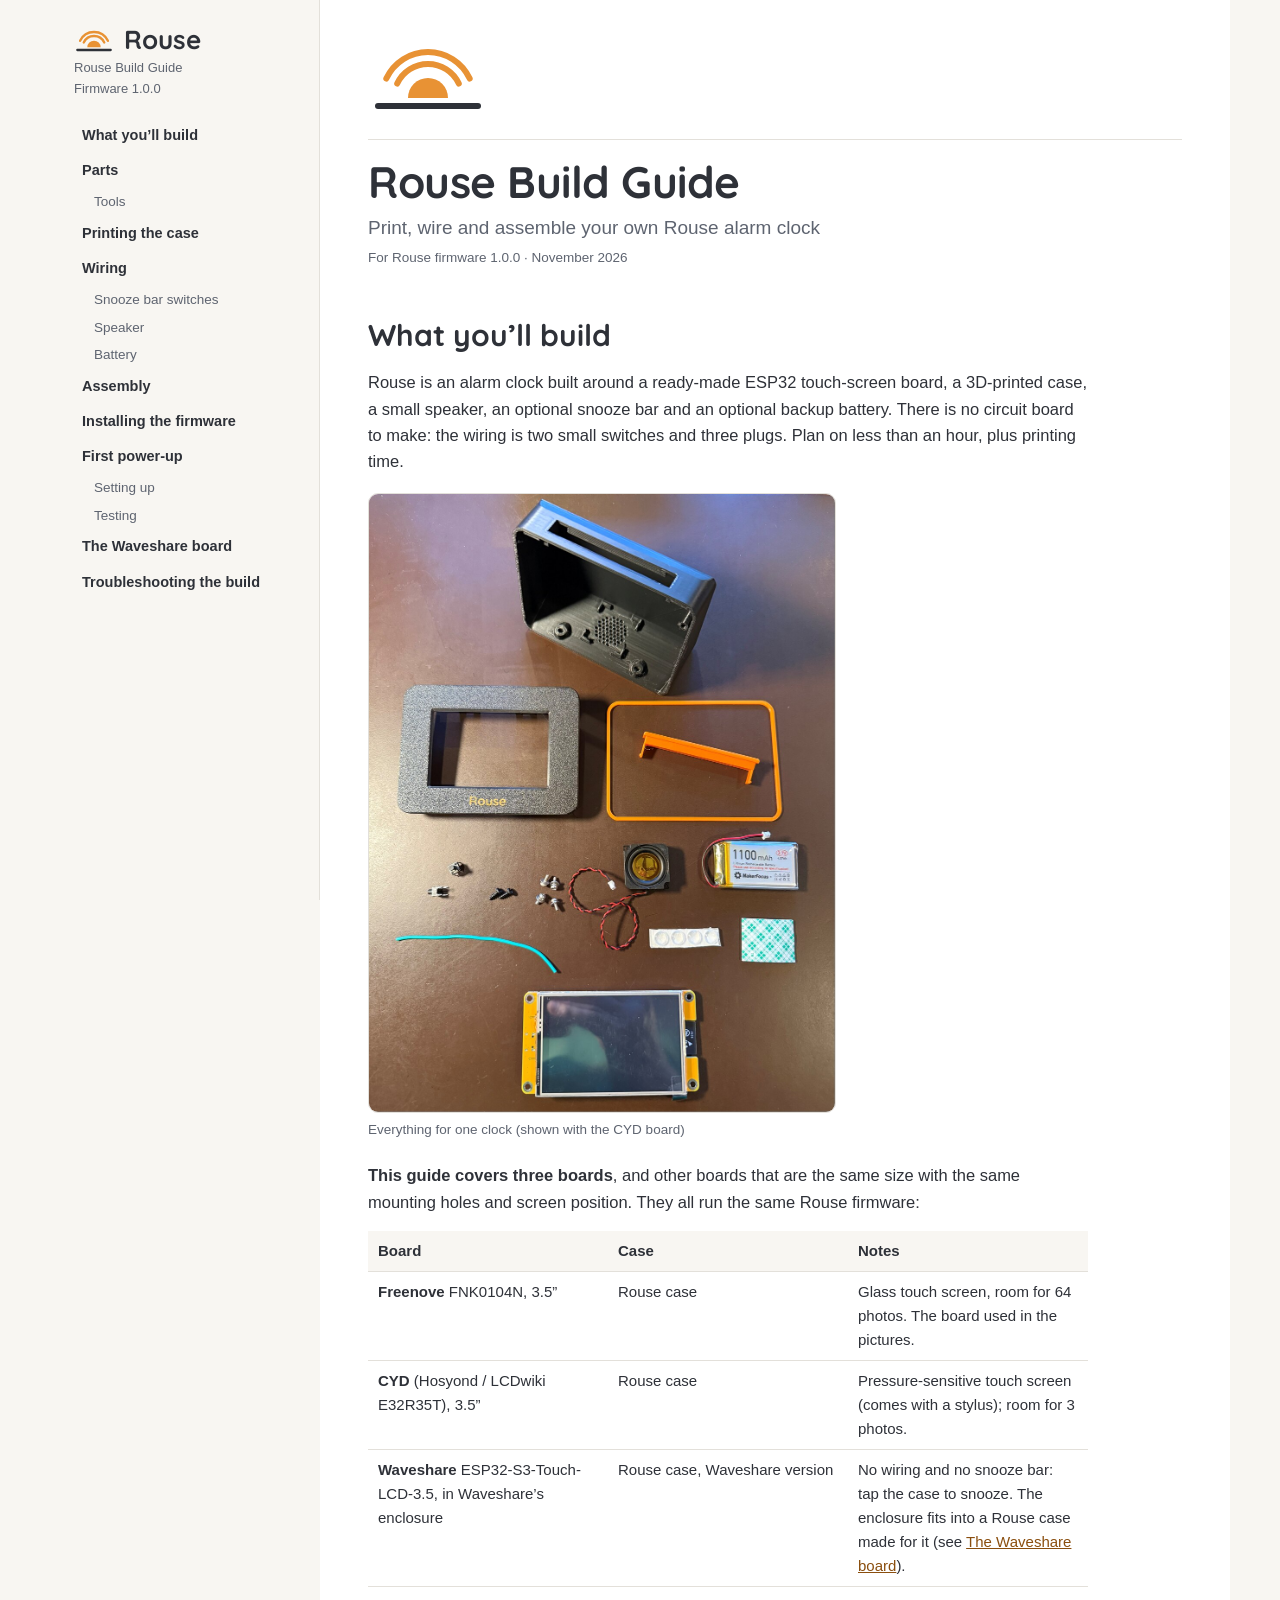
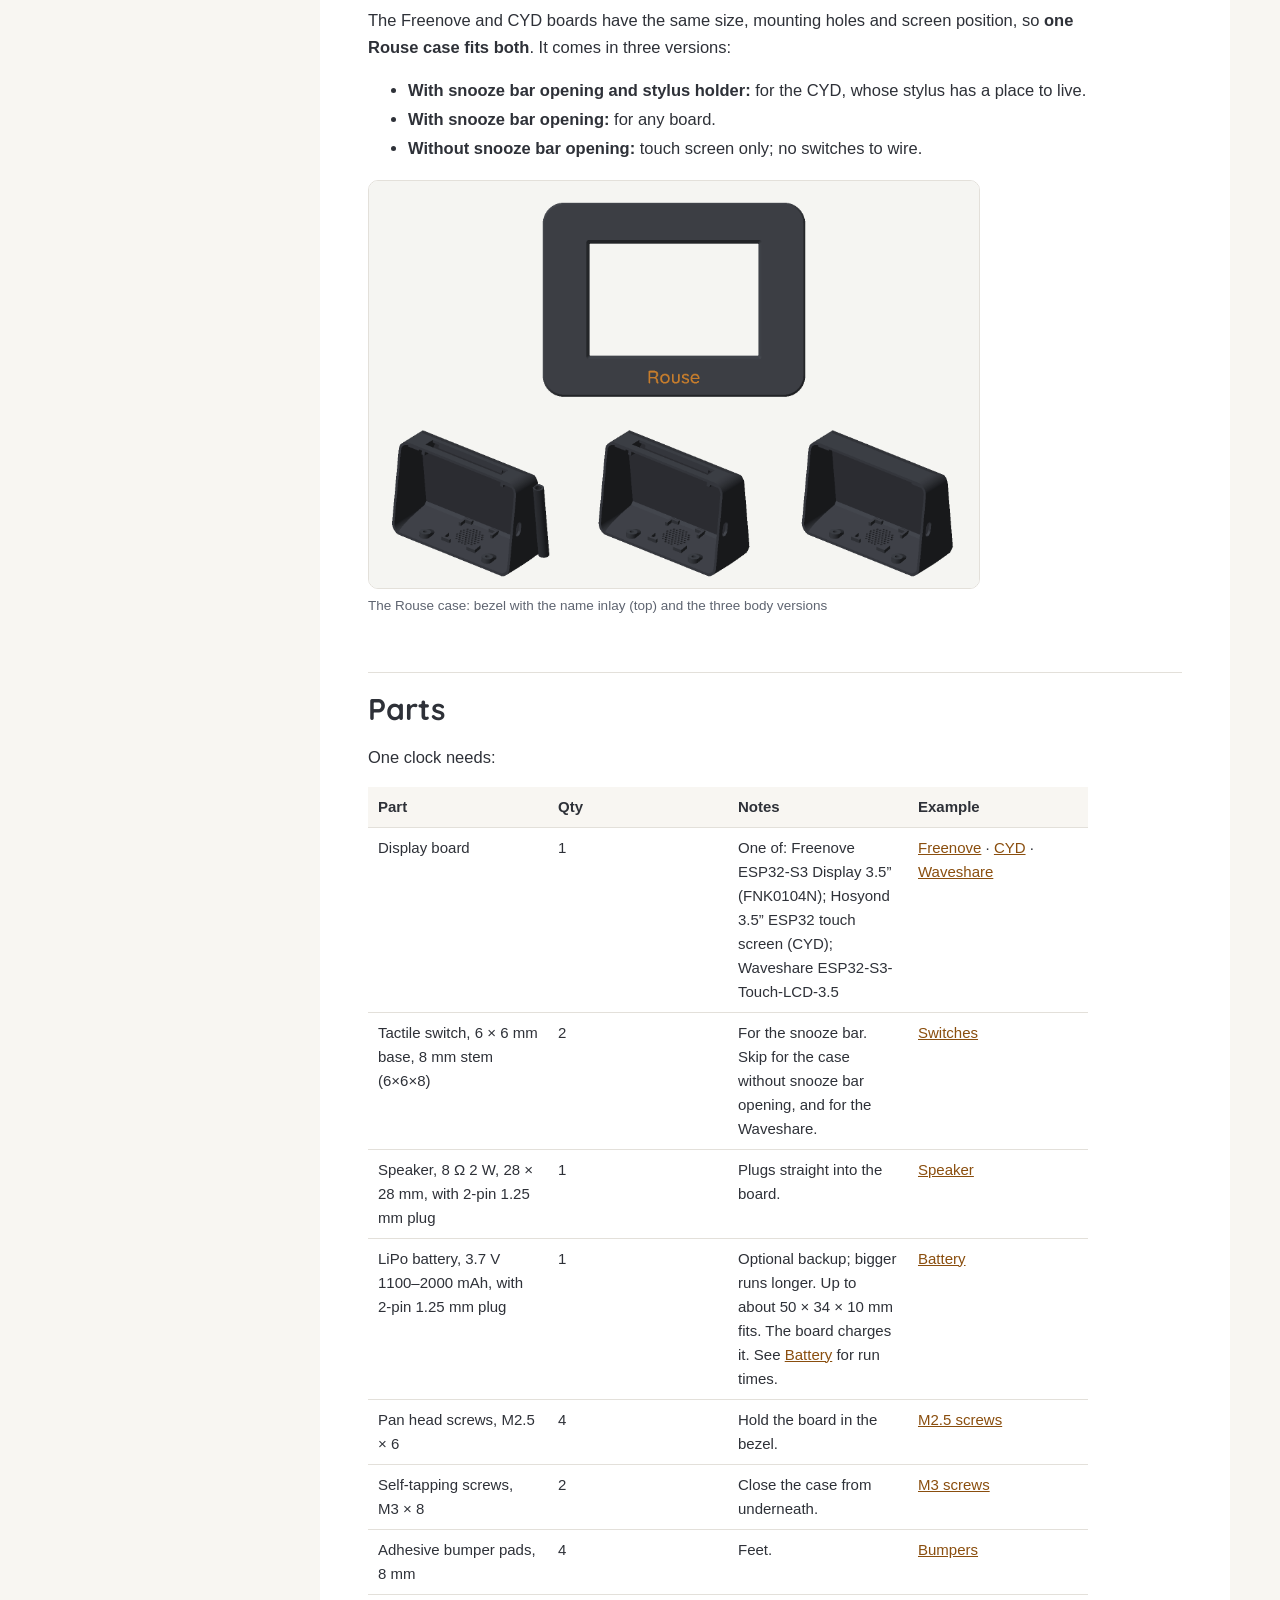
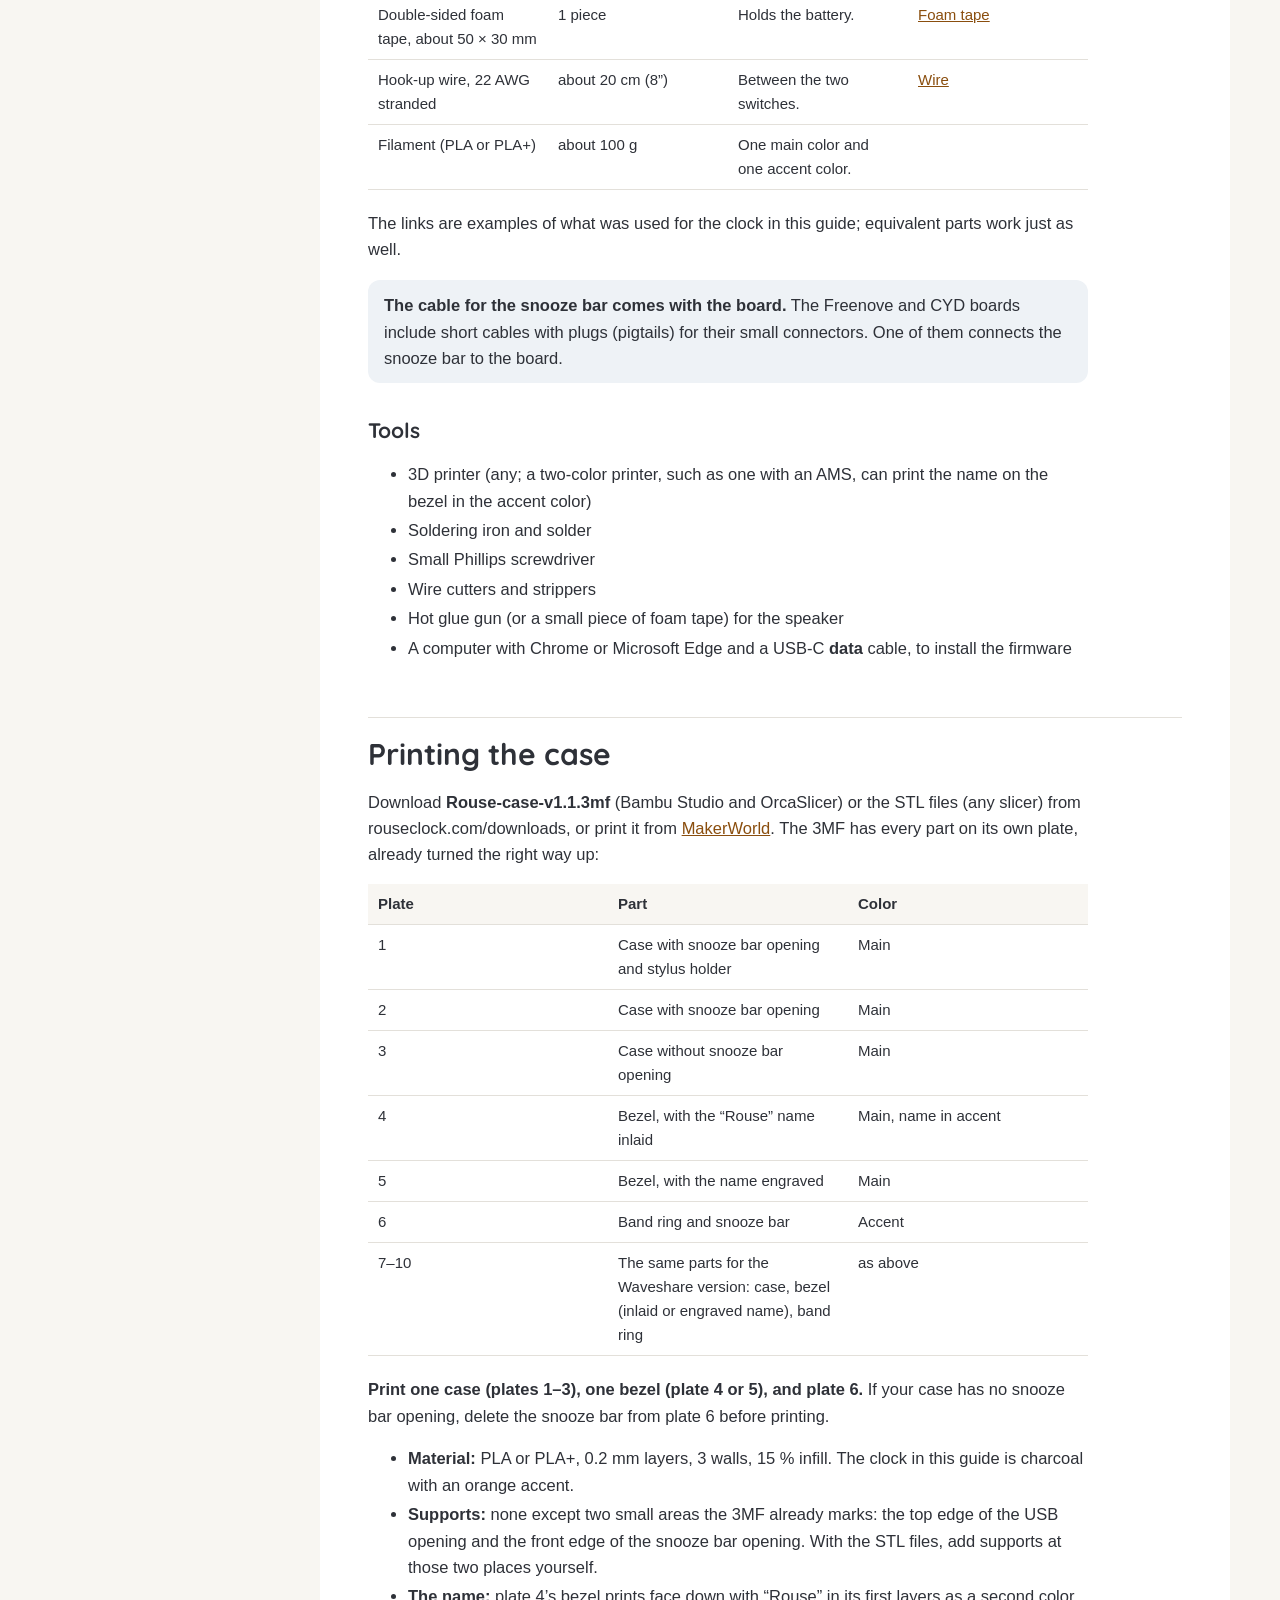
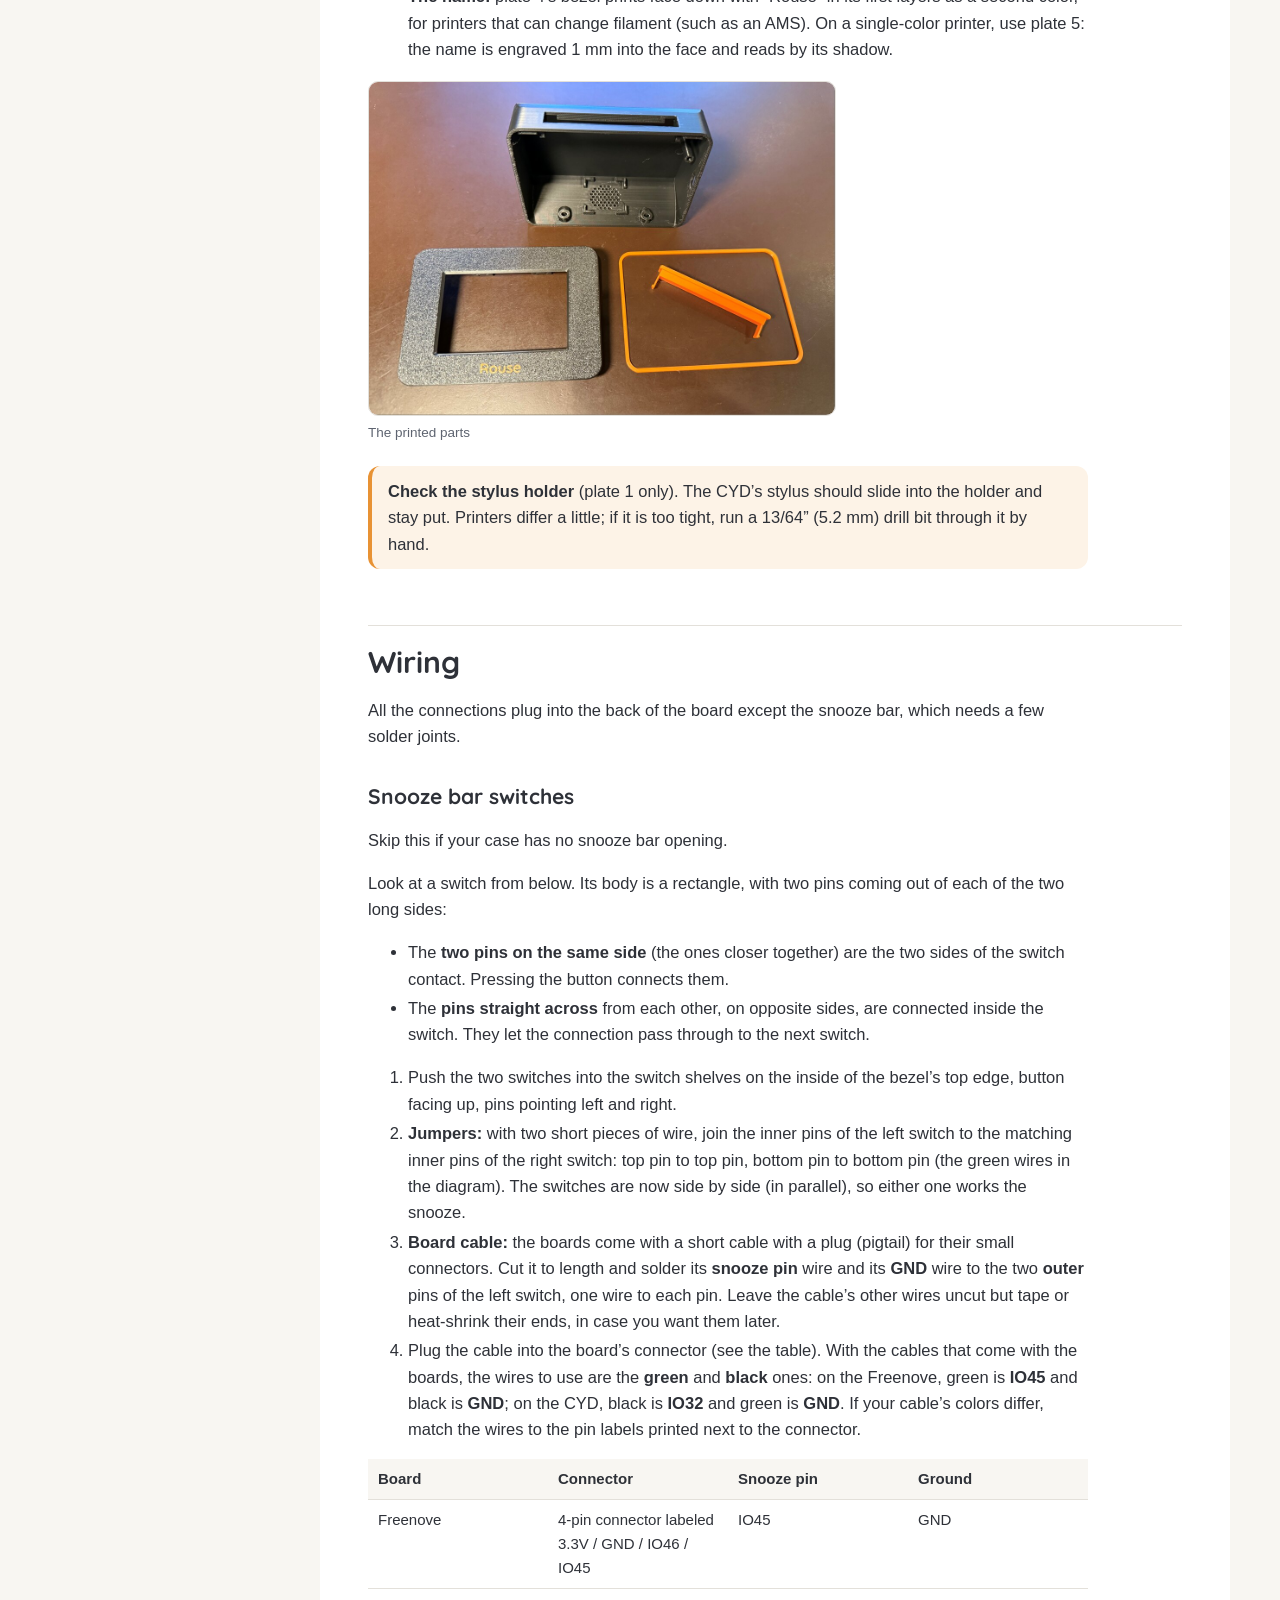
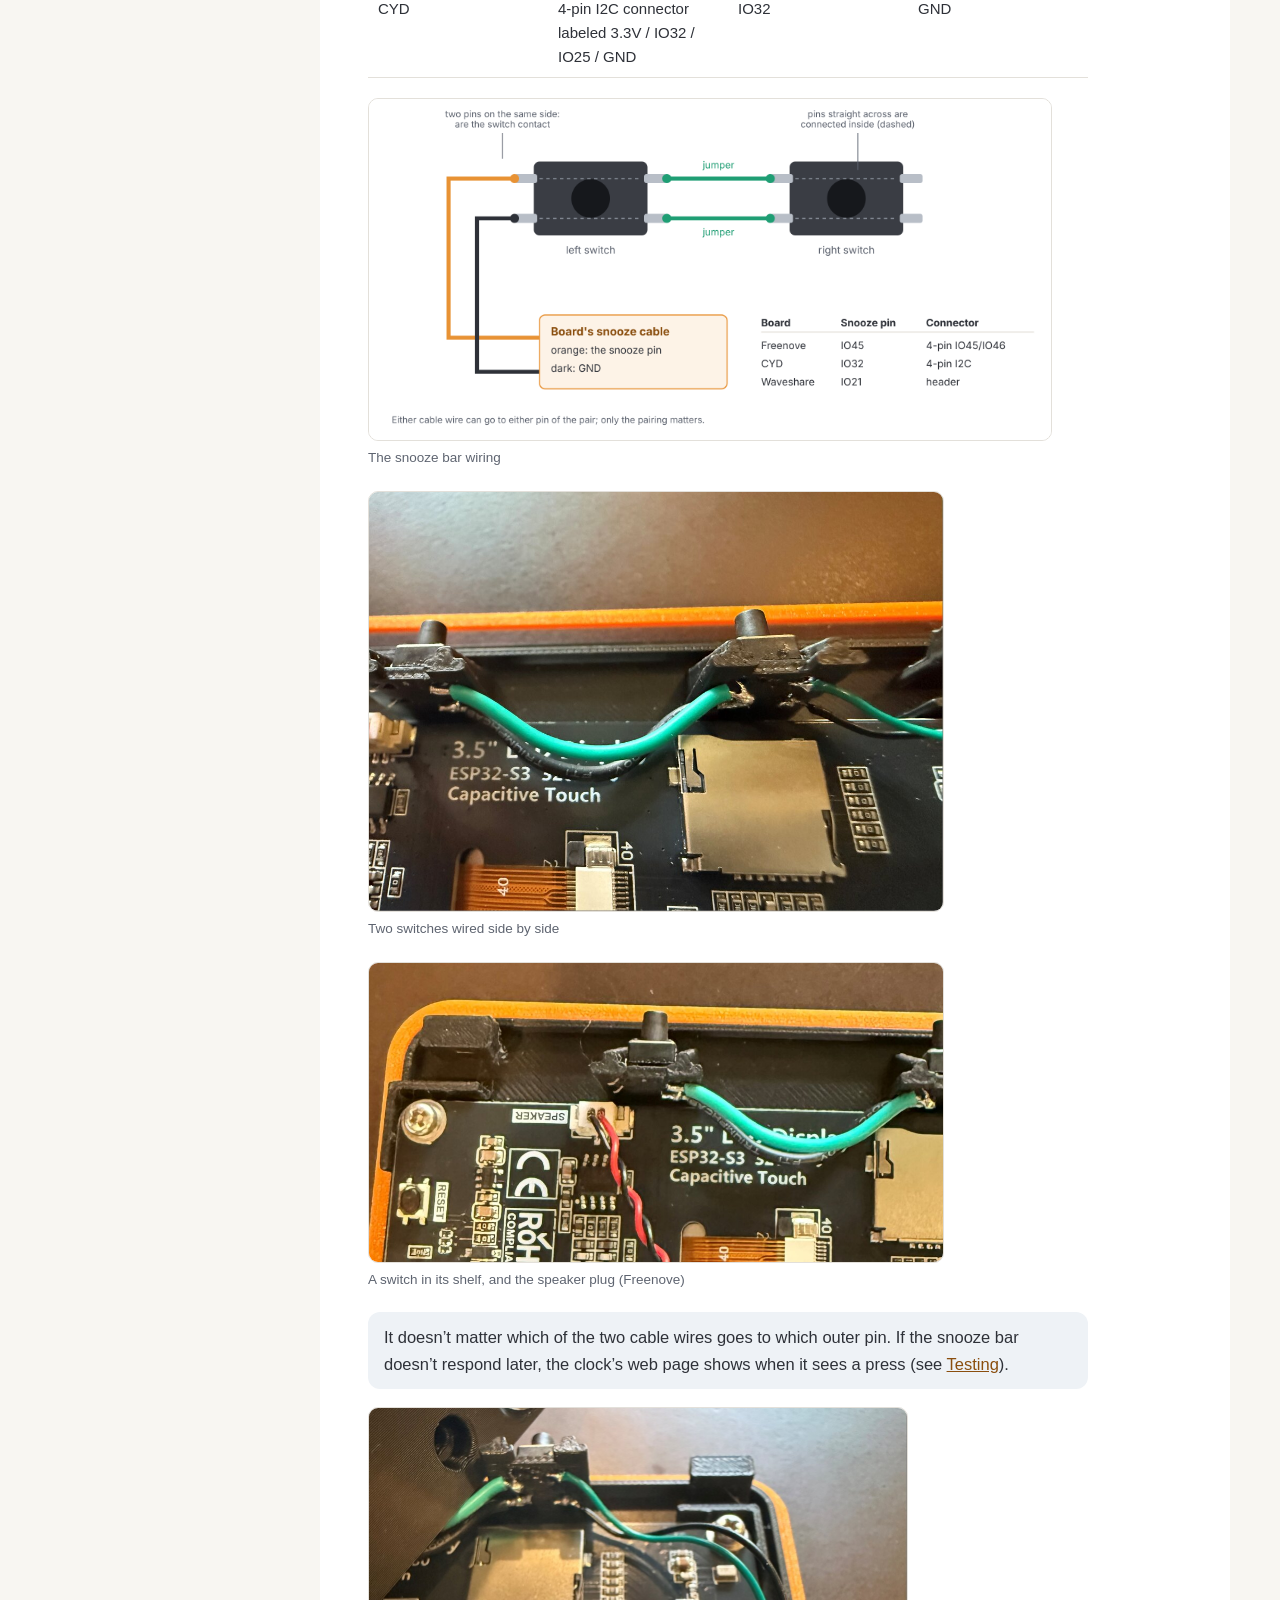
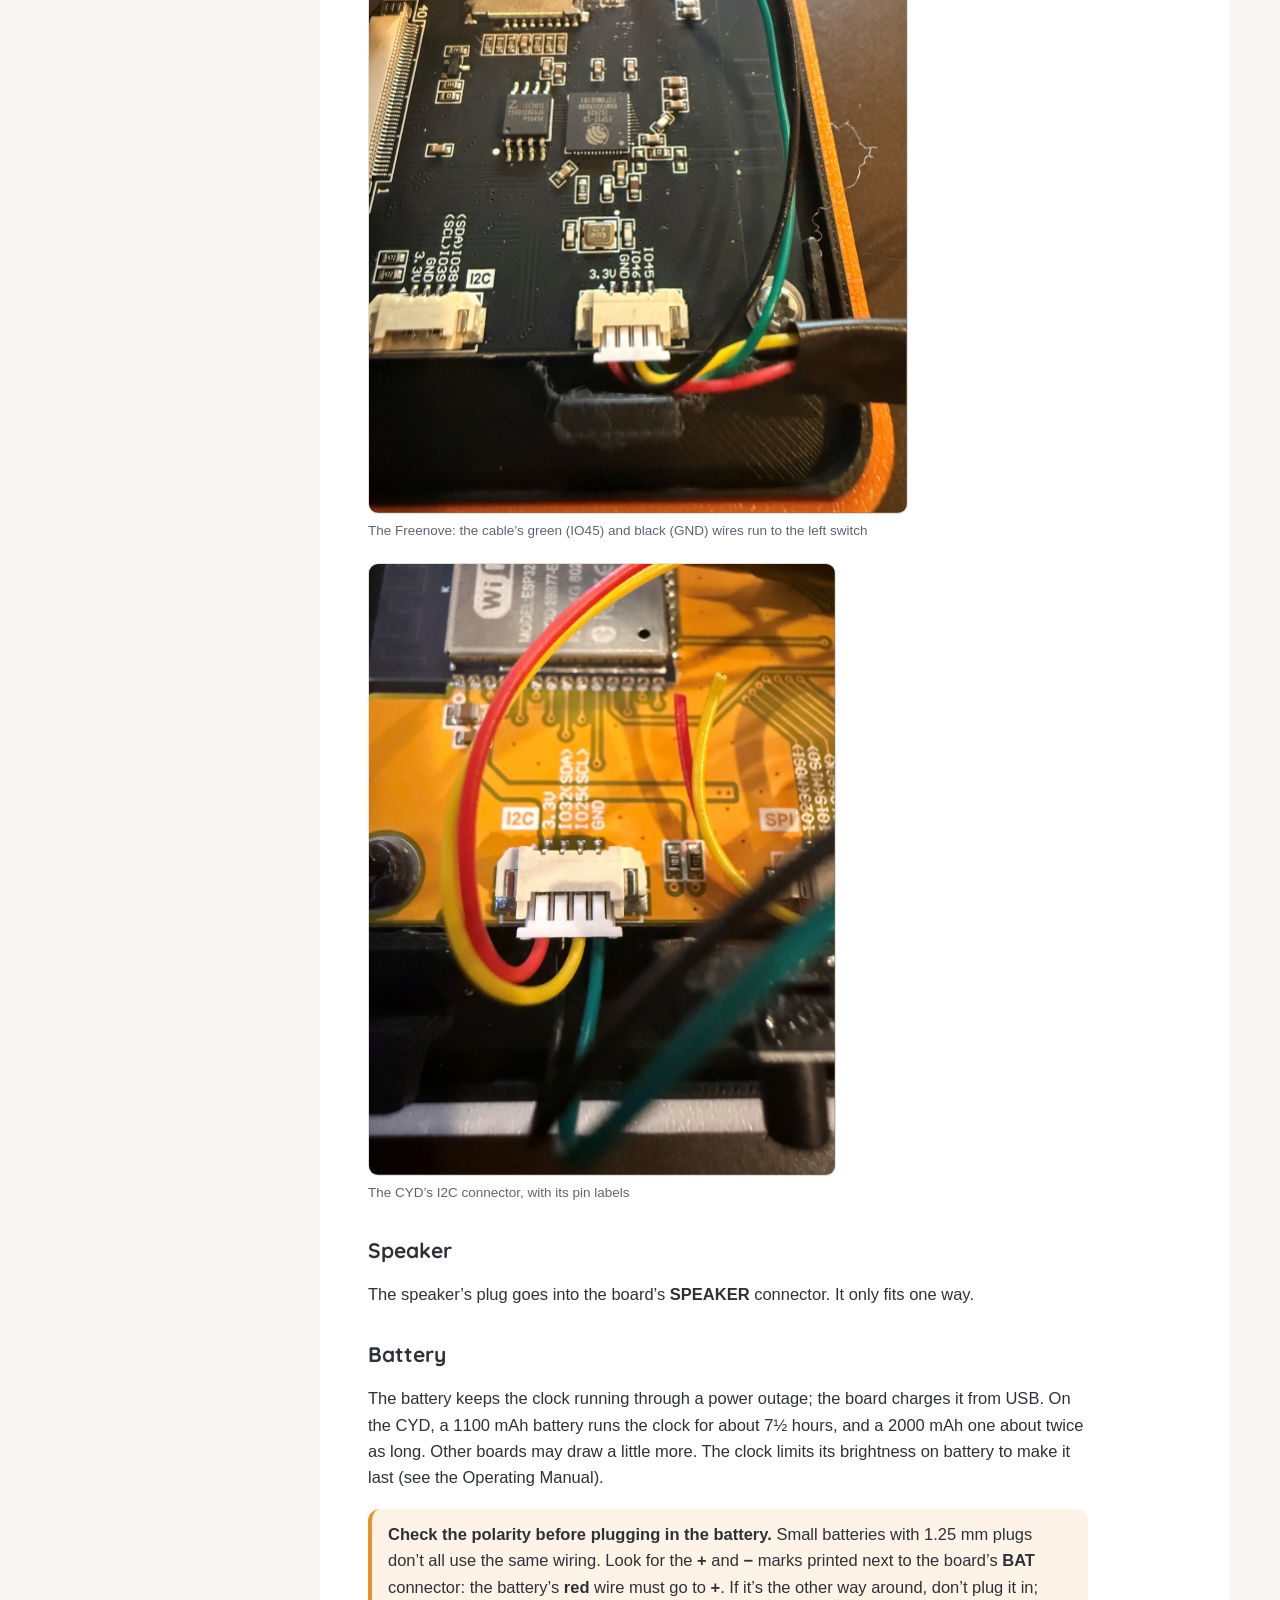
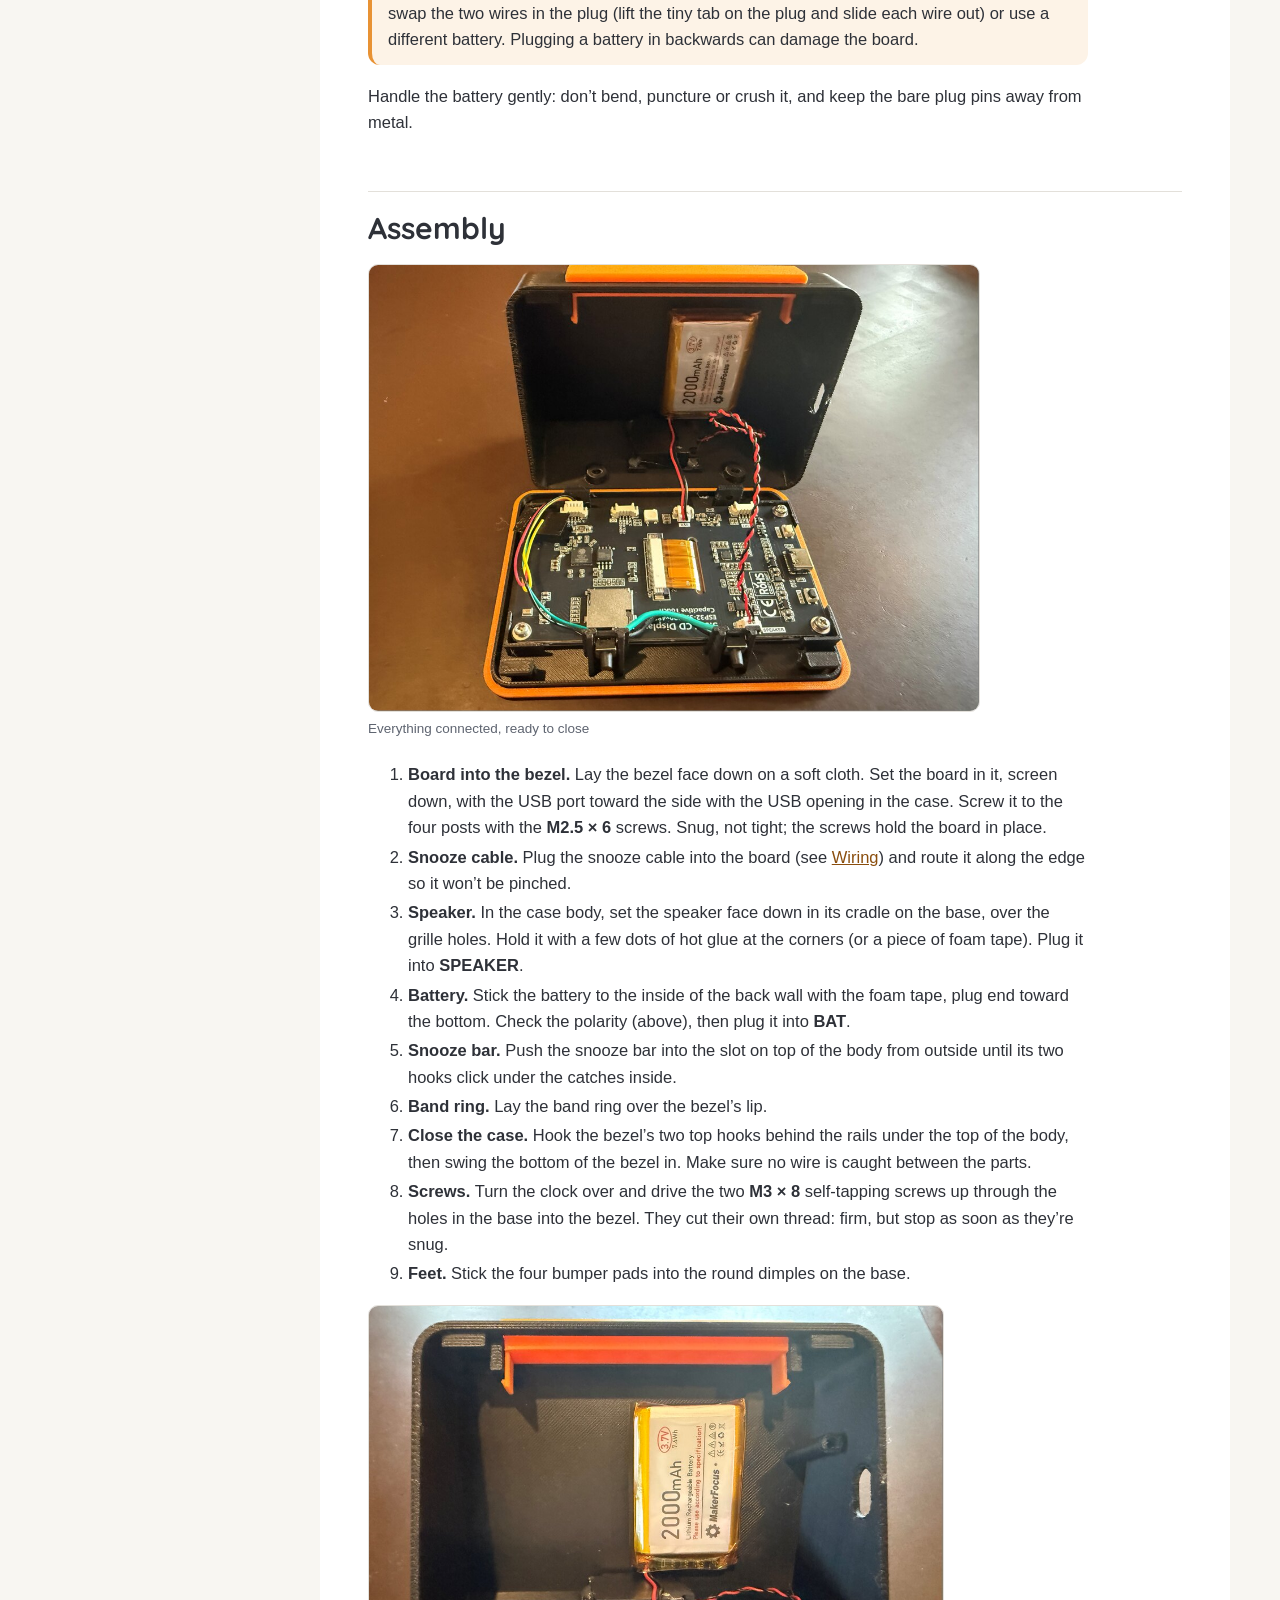
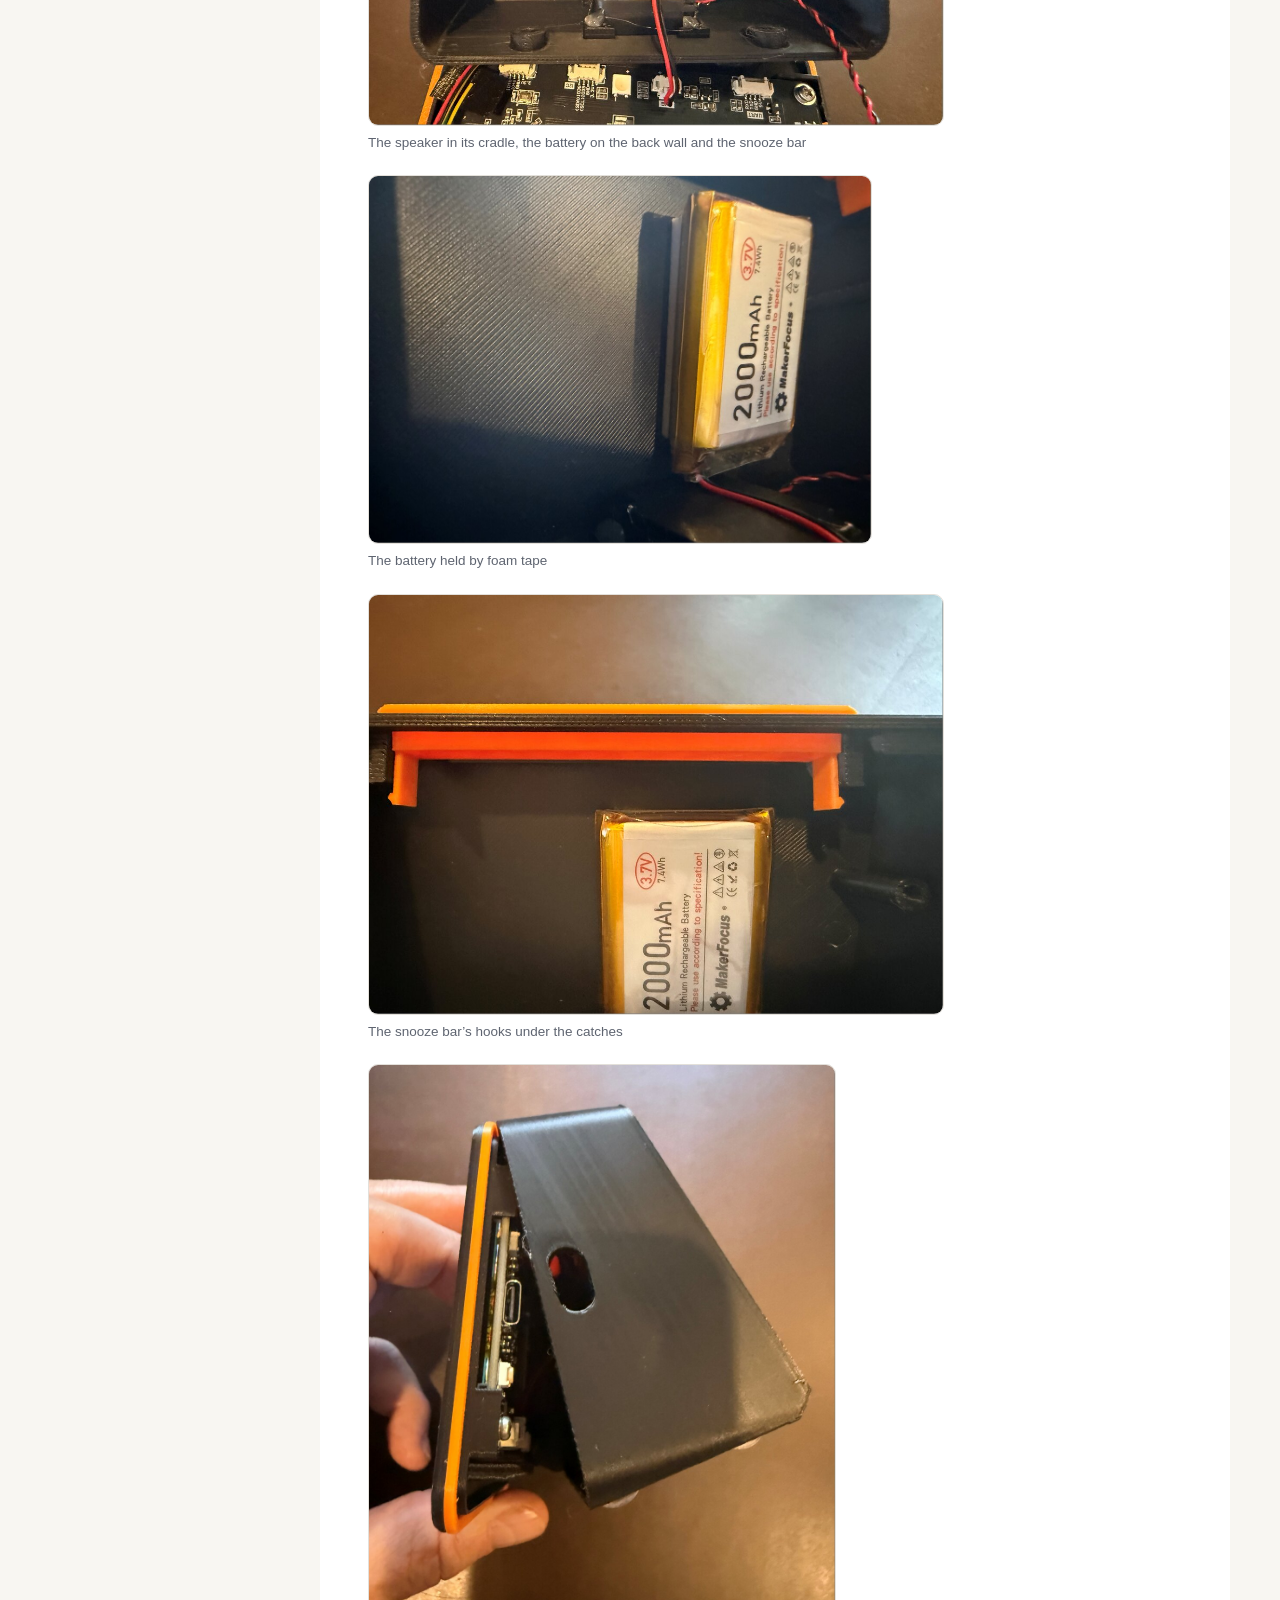
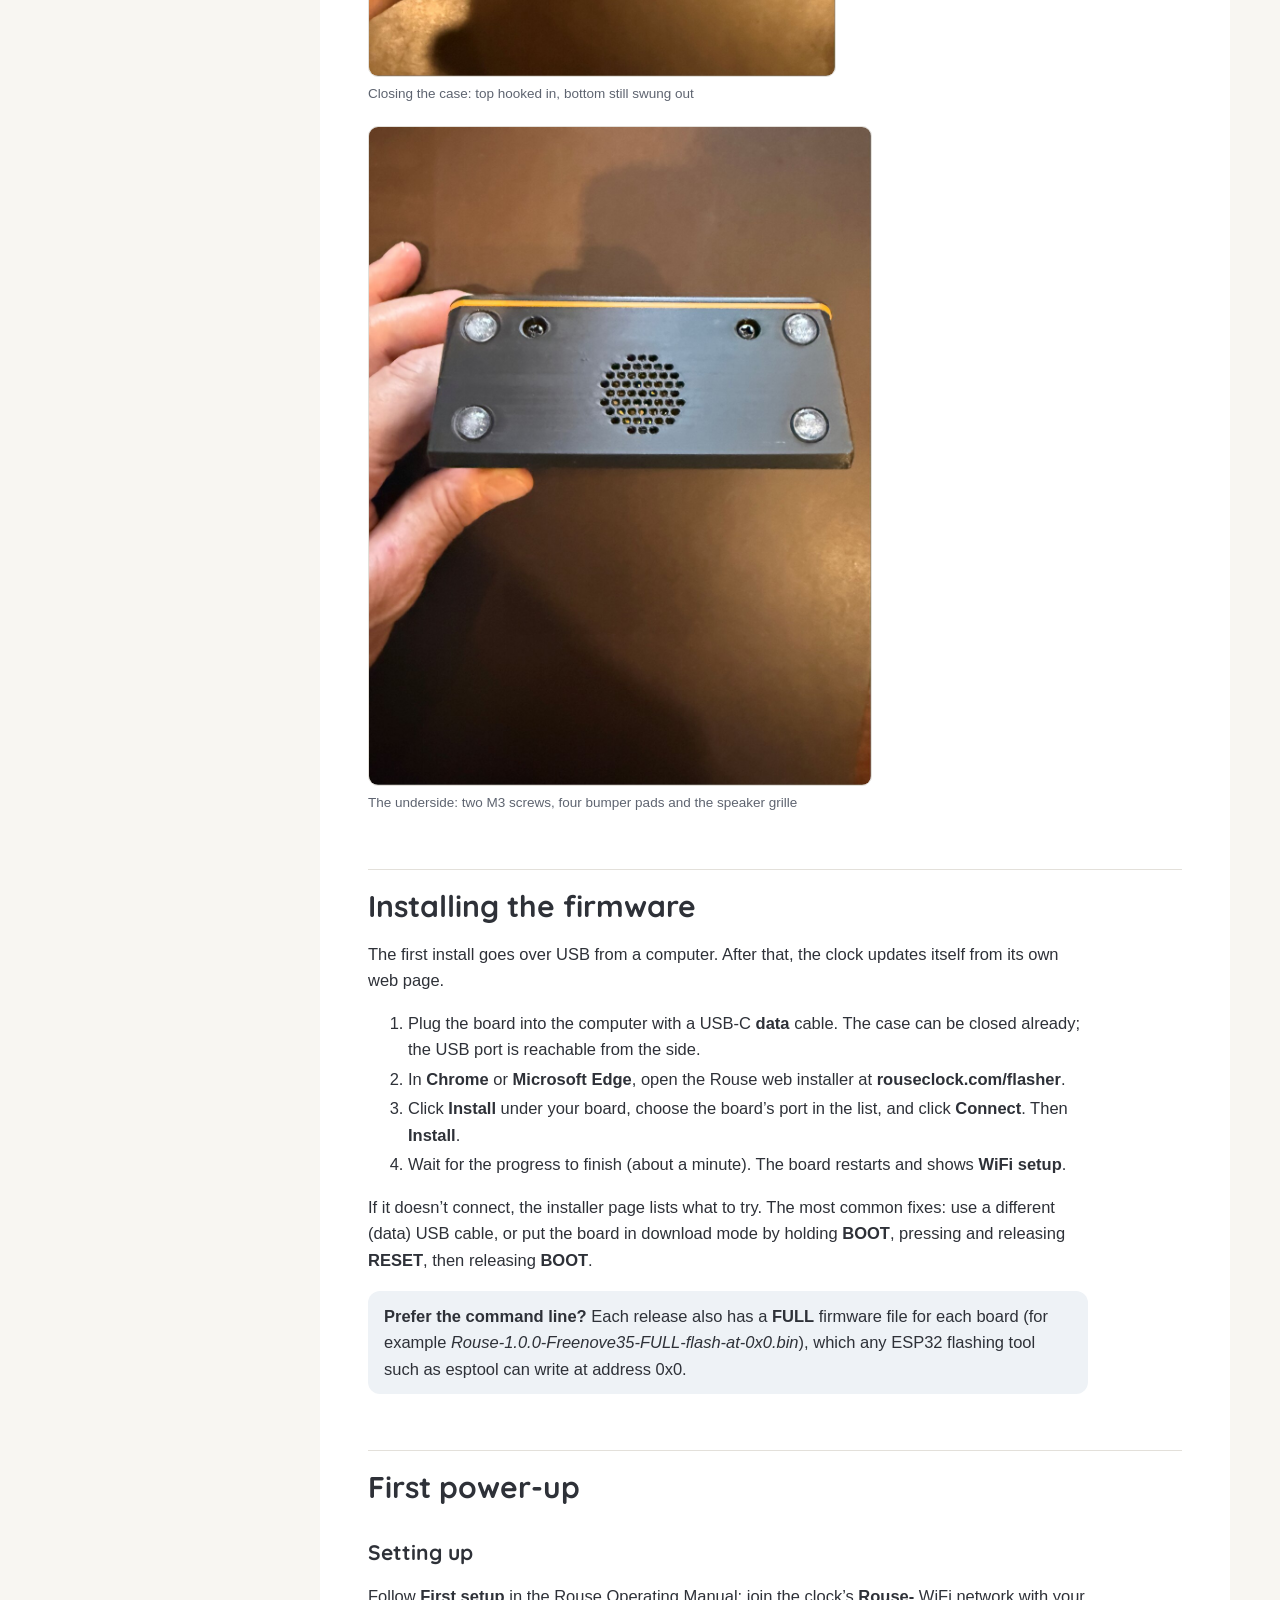
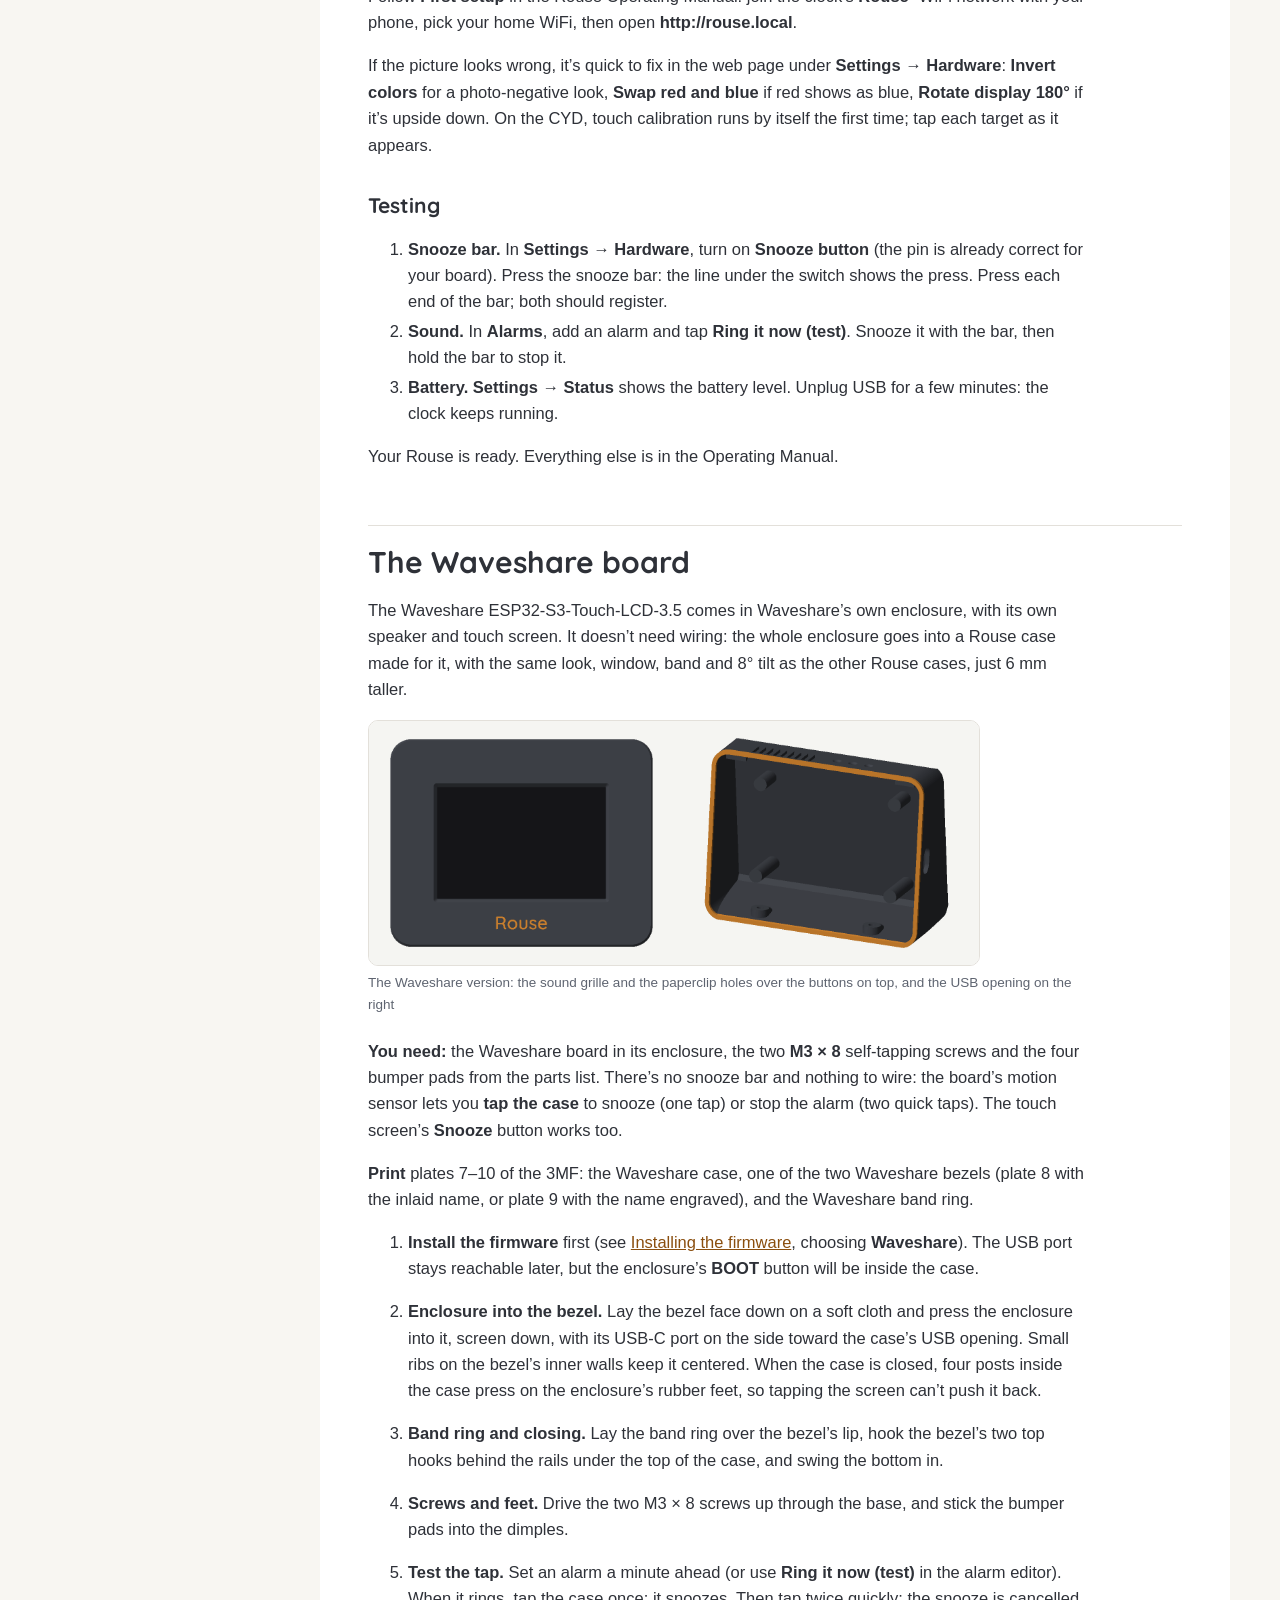
==== commit 9b9ba87d: "Link to the MakerWorld model (home, downloads, Build Guide) Co-Authored-By: Claude Opus 5.5 <noreply" ====
--- a/build-guide/index.html
+++ b/build-guide/index.html
@@ -345,8 +345,11 @@
 <section id="printing-the-case" class="level1">
 <h1>Printing the case</h1>
 <p>Download <strong>Rouse-case-v1.1.3mf</strong> (Bambu Studio and
-OrcaSlicer) or the STL files (any slicer). The 3MF has every part on its
-own plate, already turned the right way up:</p>
+OrcaSlicer) or the STL files (any slicer) from rouseclock.com/downloads,
+or print it from <a
+href="https://makerworld.com/en/models/3559183-rouse-bedside-alarm-clock-for-3-5-esp32-screens">MakerWorld</a>.
+The 3MF has every part on its own plate, already turned the right way
+up:</p>
 <table>
 <colgroup>
 <col style="width: 33%" />
@@ -781,8 +784,13 @@
 wall.</p>
 <p><strong>The bezel is loose.</strong> Check both top hooks are behind
 the rails and both M3 screws are snug.</p>
+<p><strong>Still stuck?</strong> Email
+<strong>support@tuscanygroup.com</strong>. A copy of the clock’s log
+(<strong>Settings → Diagnostics log → Copy log</strong>) helps a
+lot.</p>
 </section>
 </main>
 </div>
+<script data-goatcounter="https://rouseclock.goatcounter.com/count" async src="https://gc.zgo.at/count.js"></script>
 </body>
 </html>
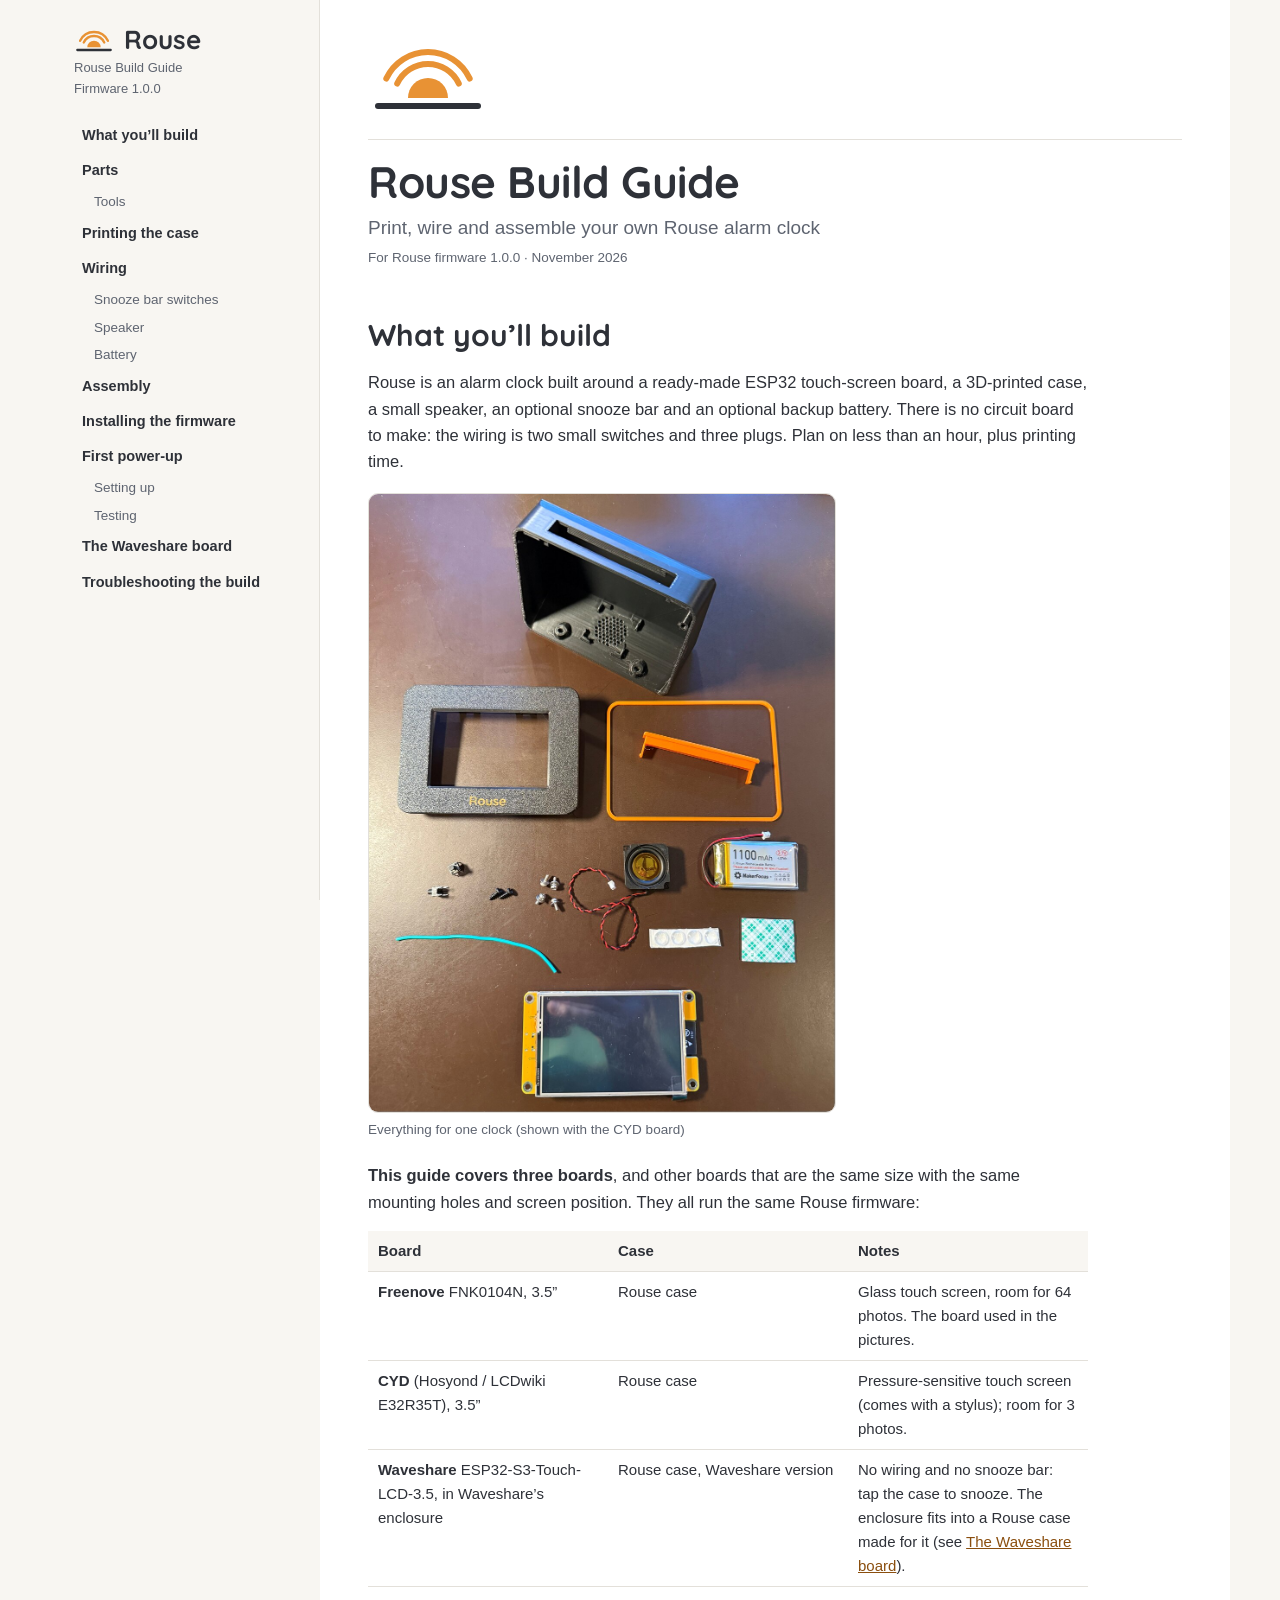
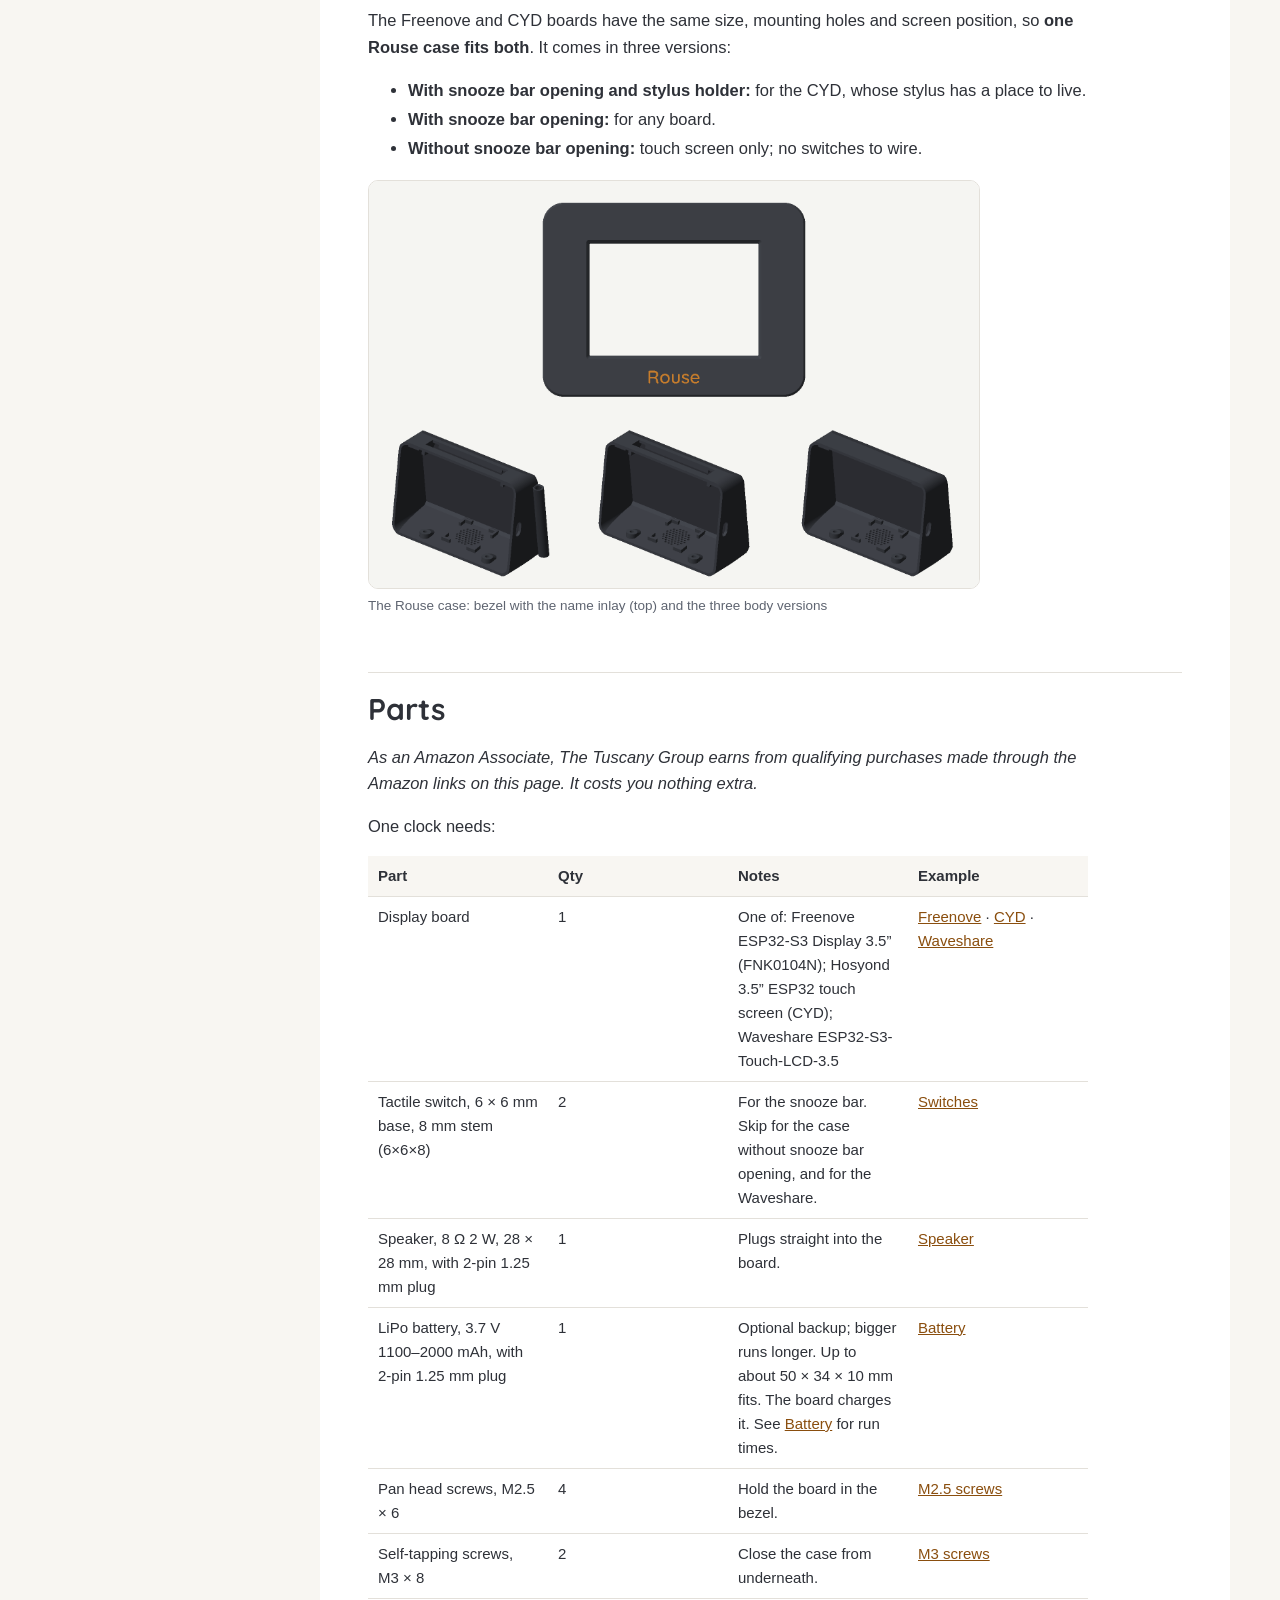
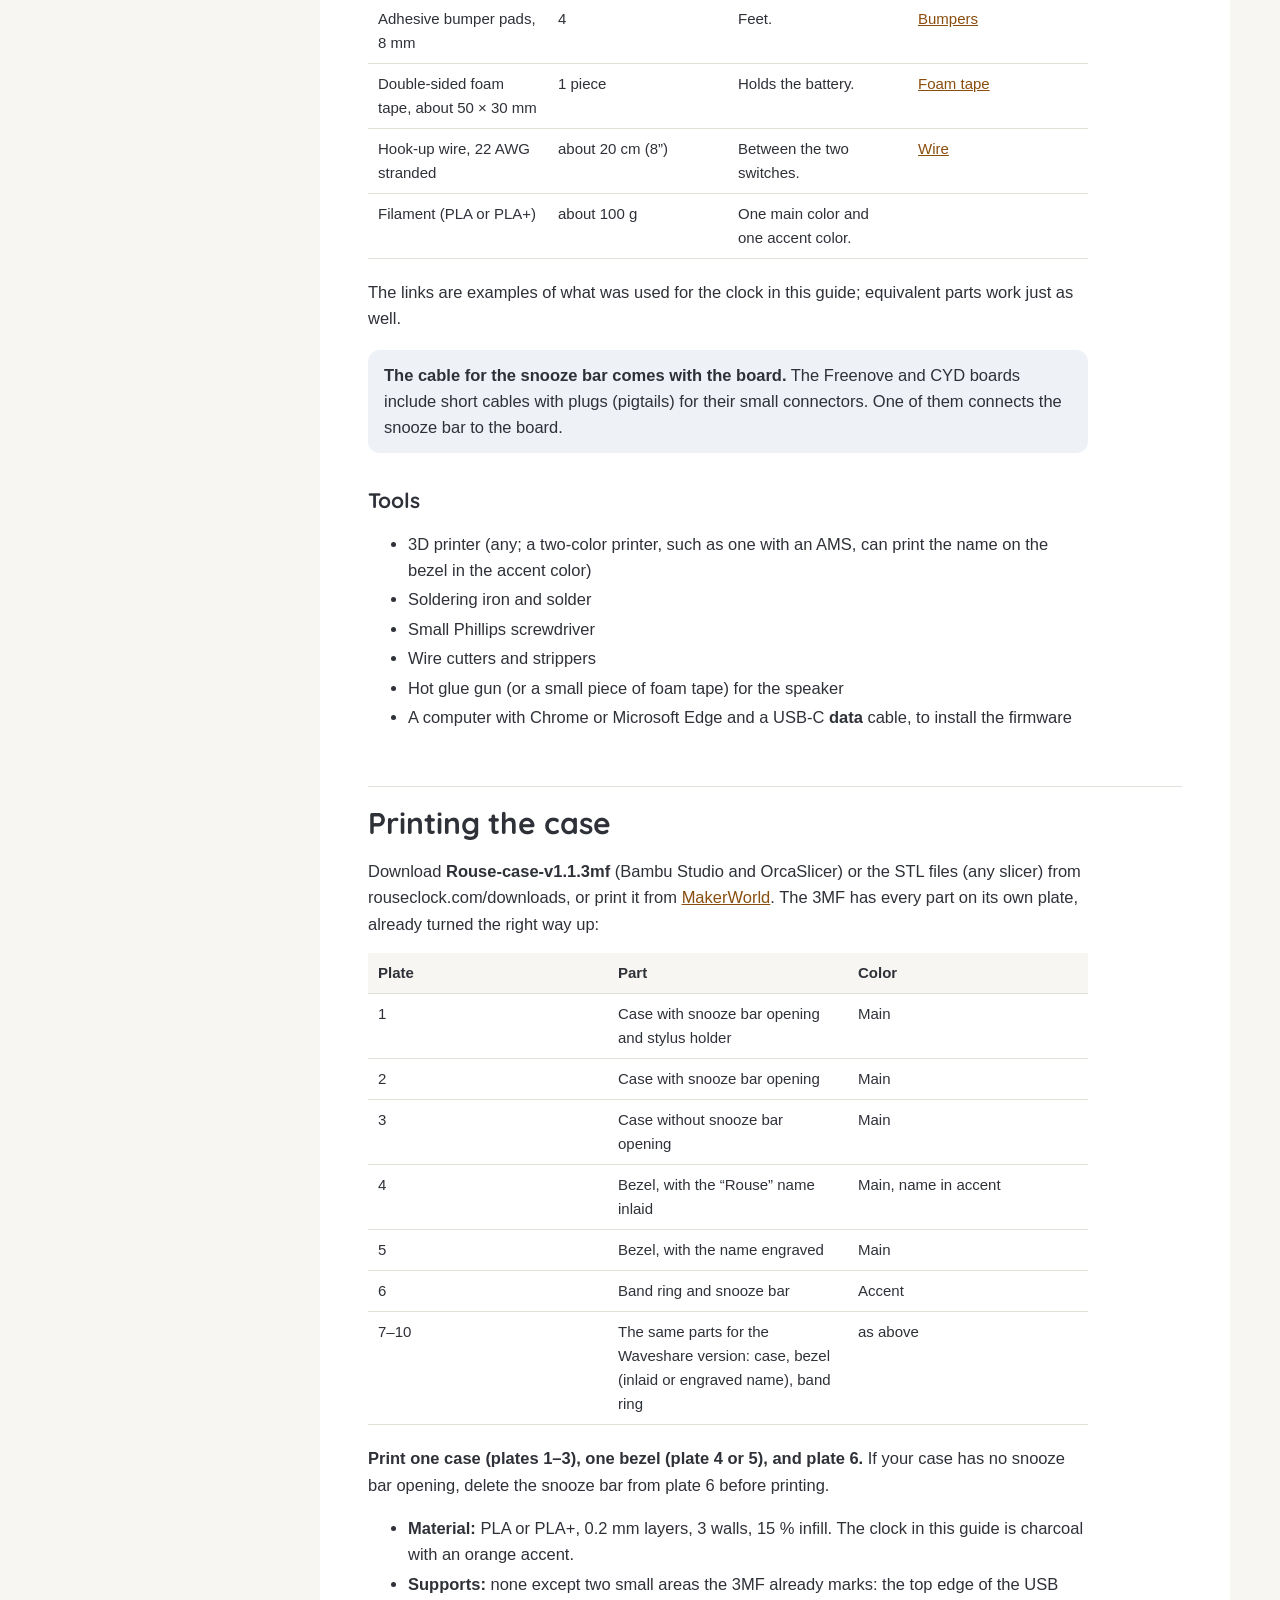
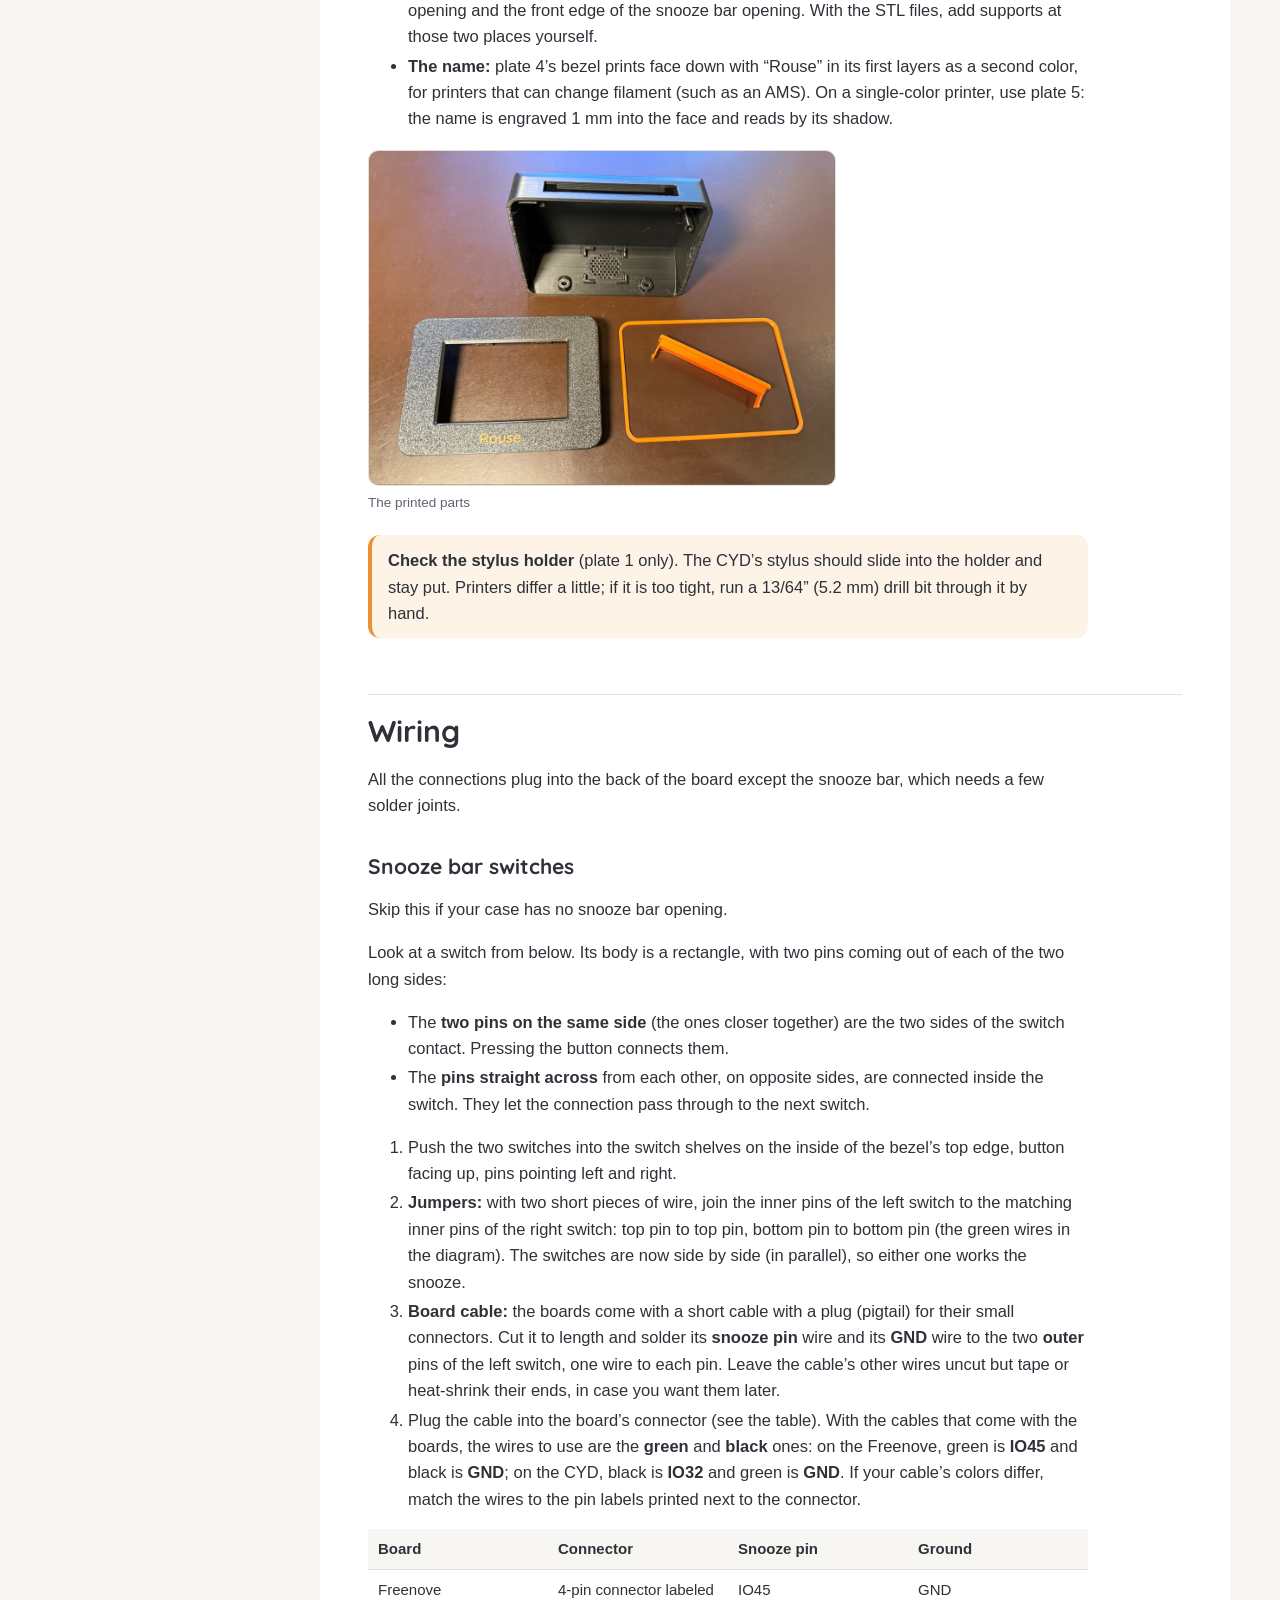
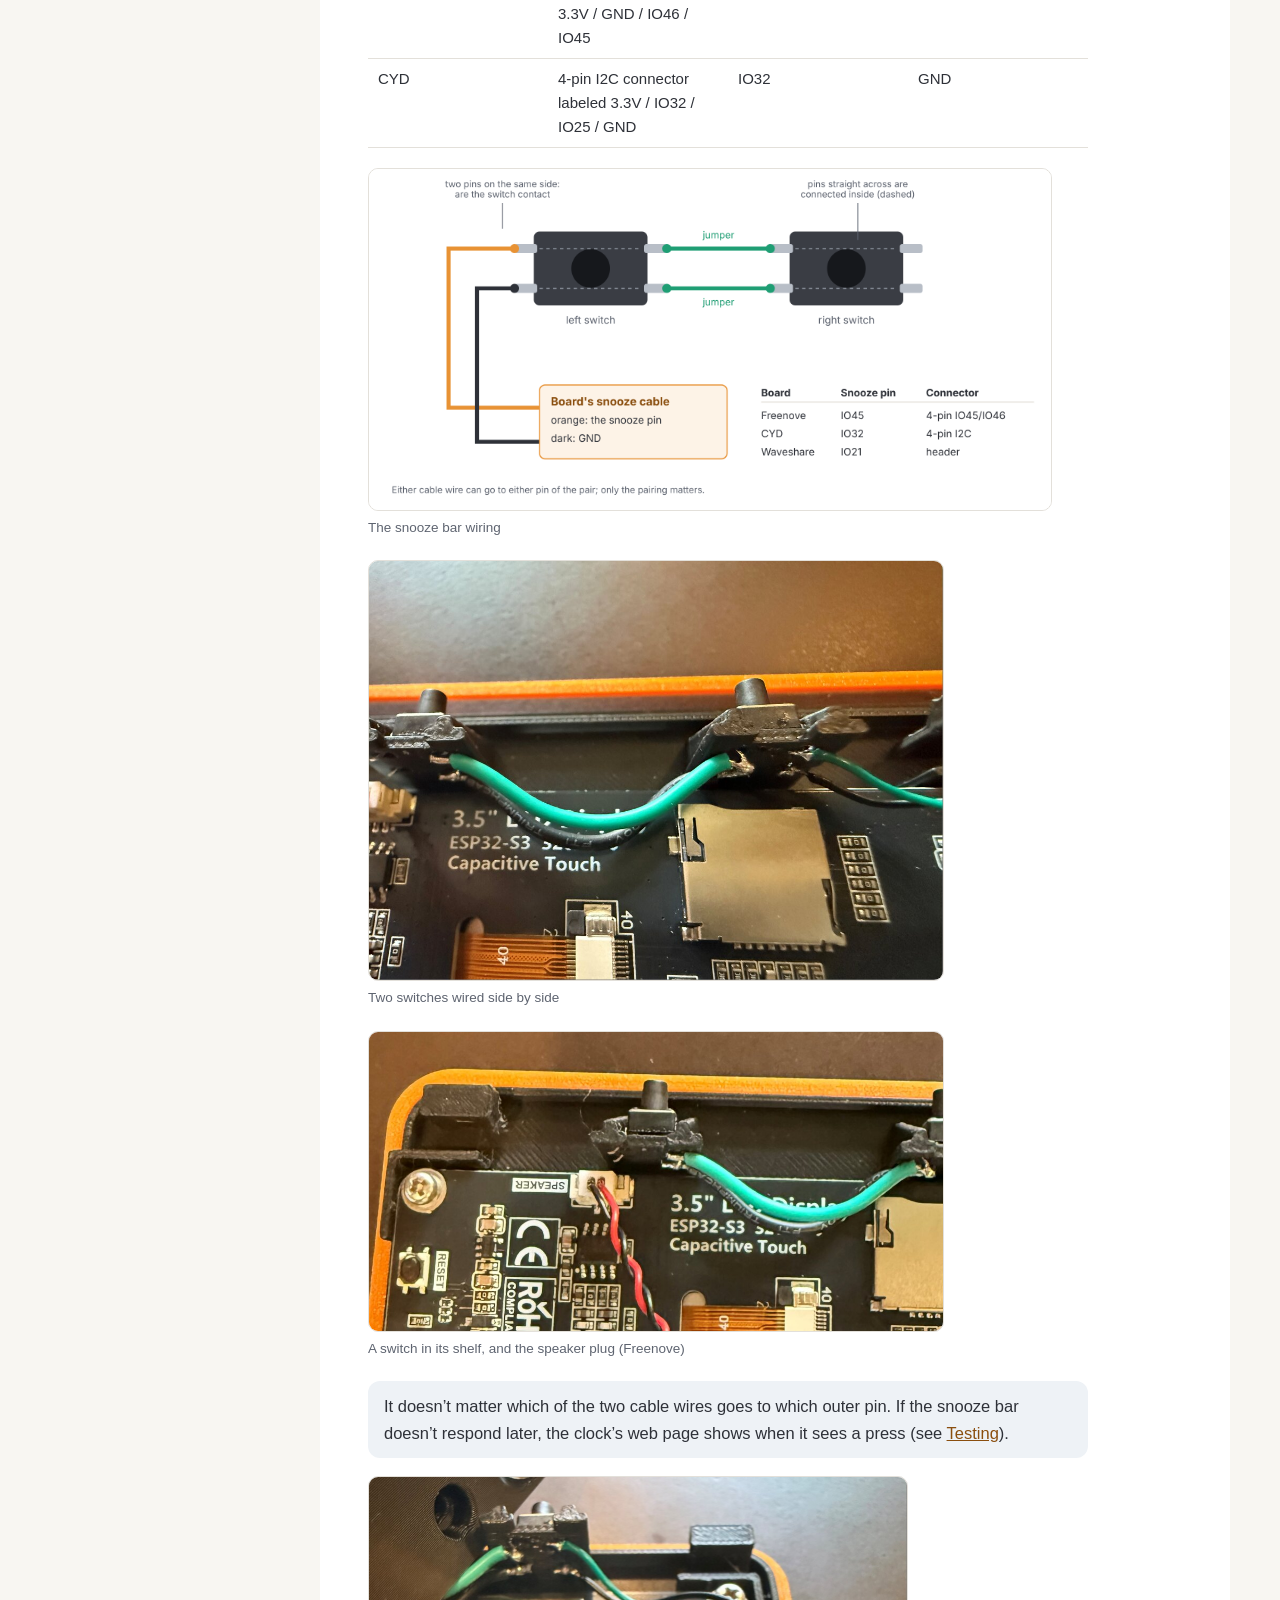
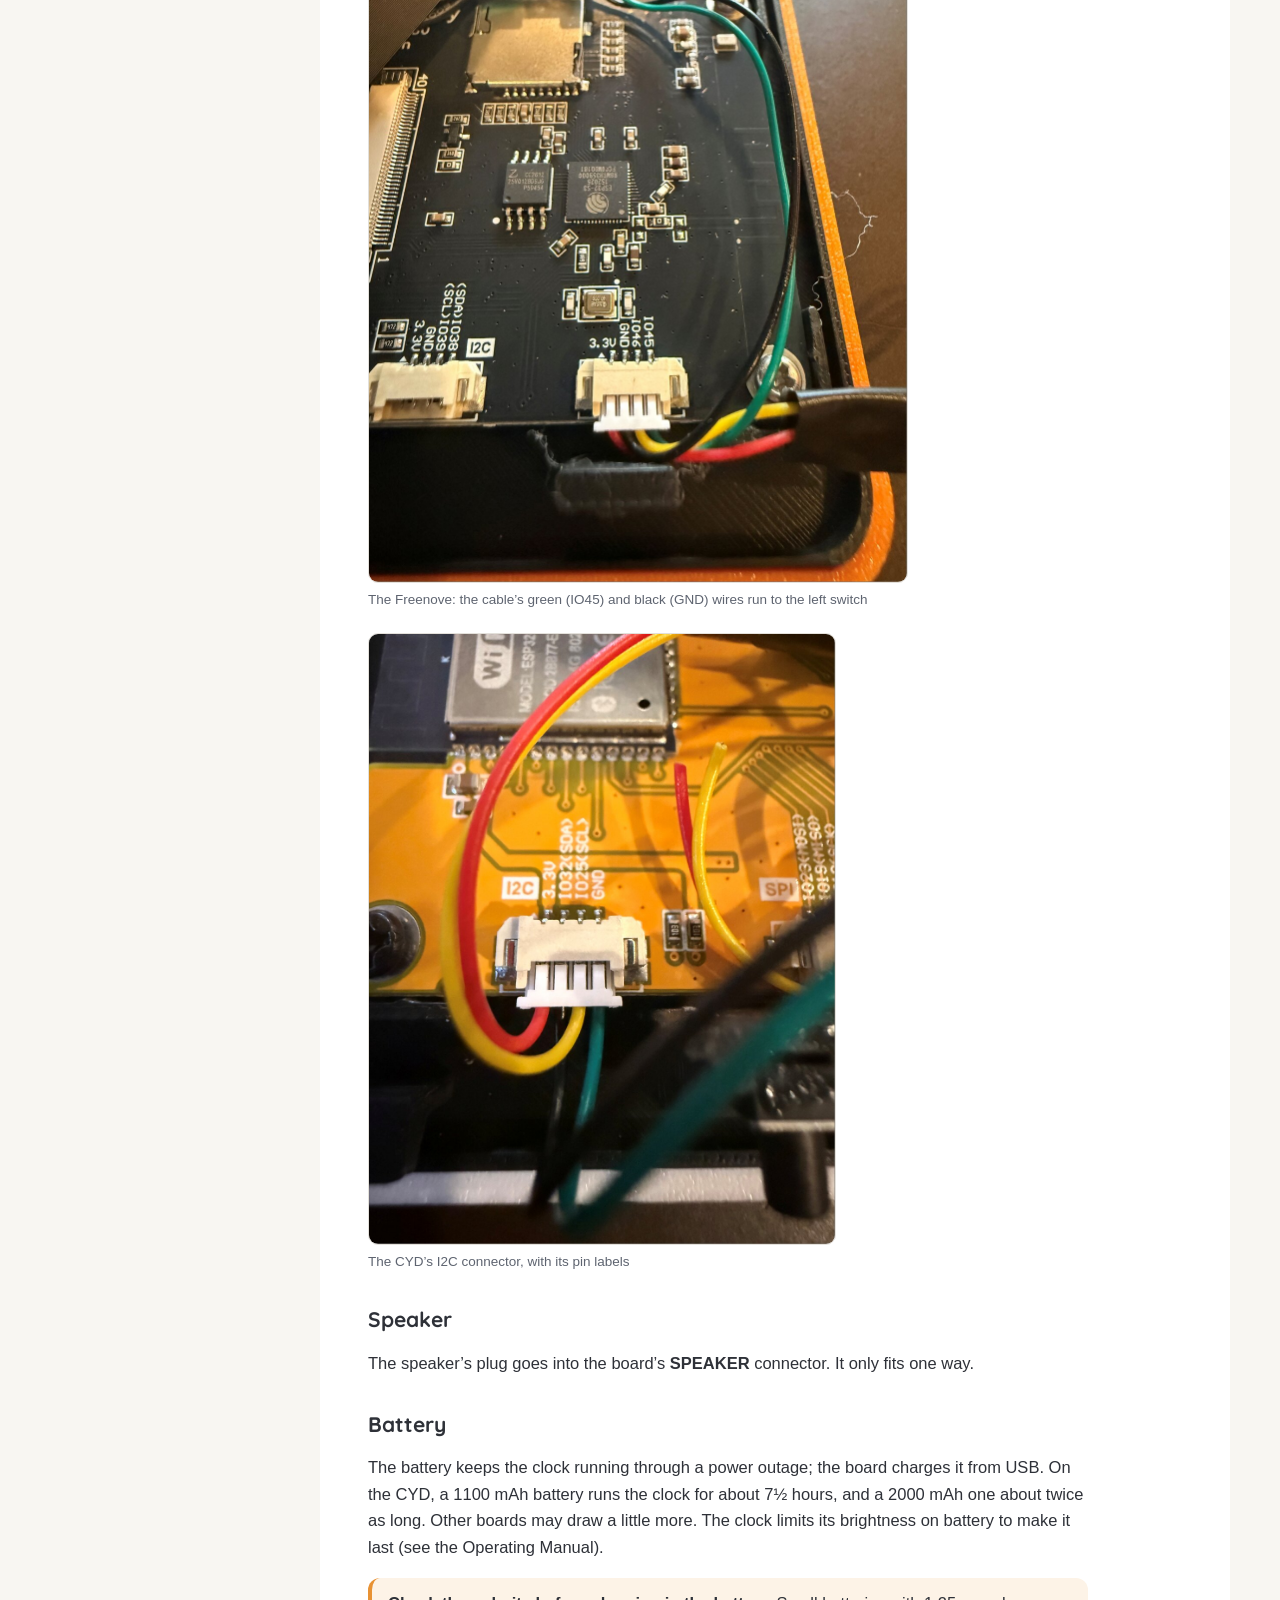
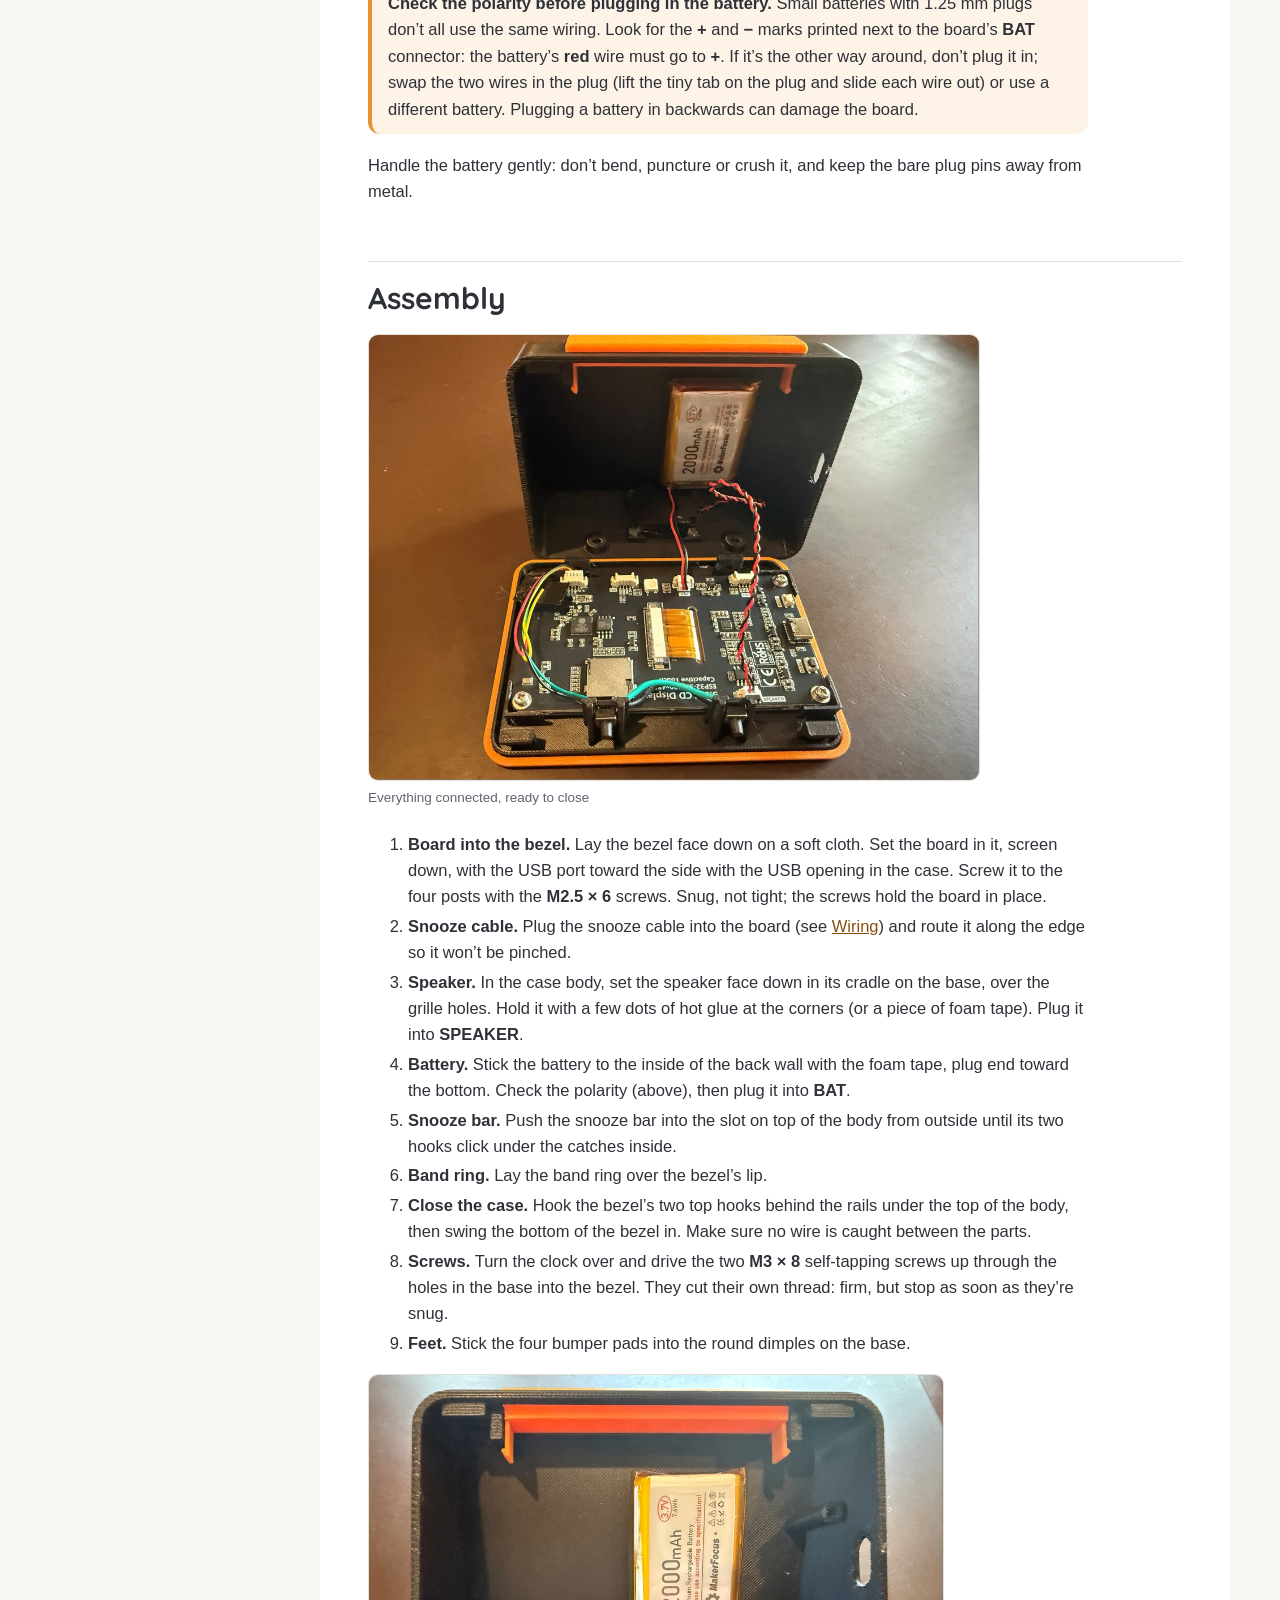
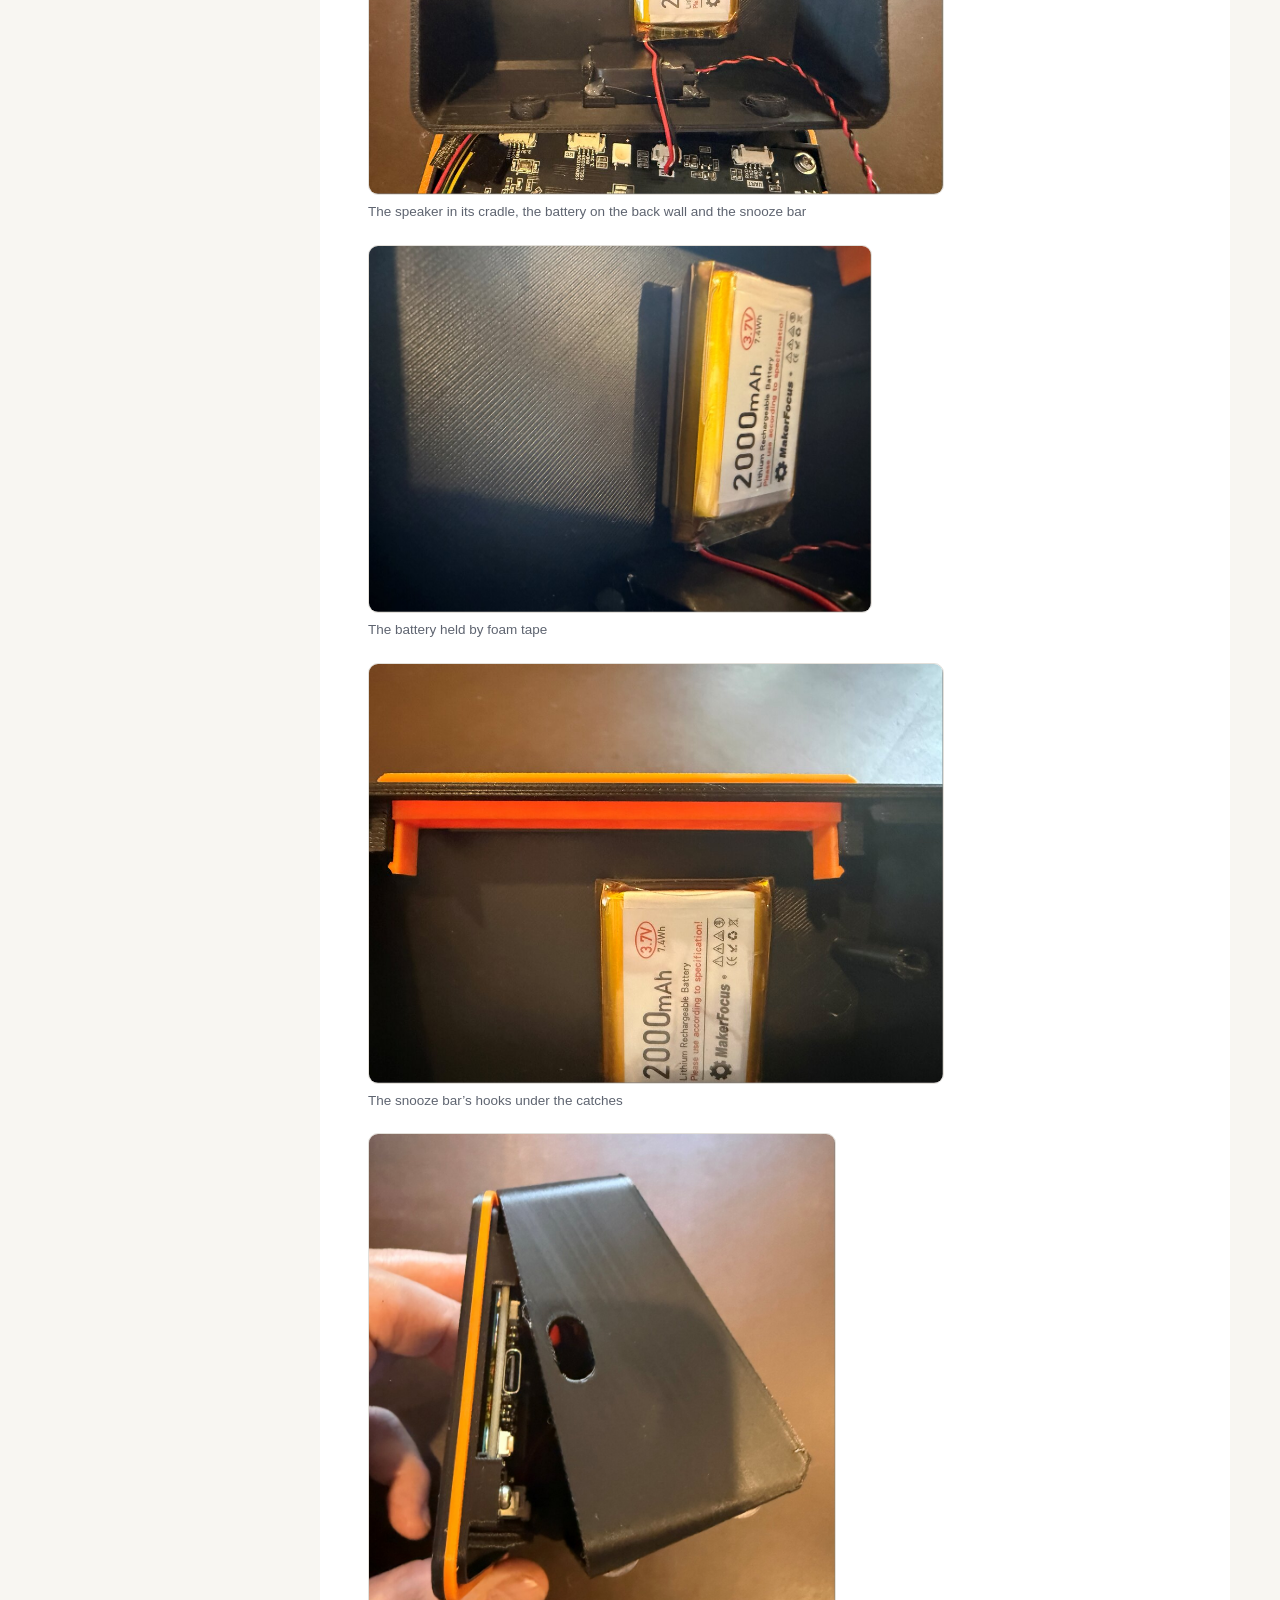
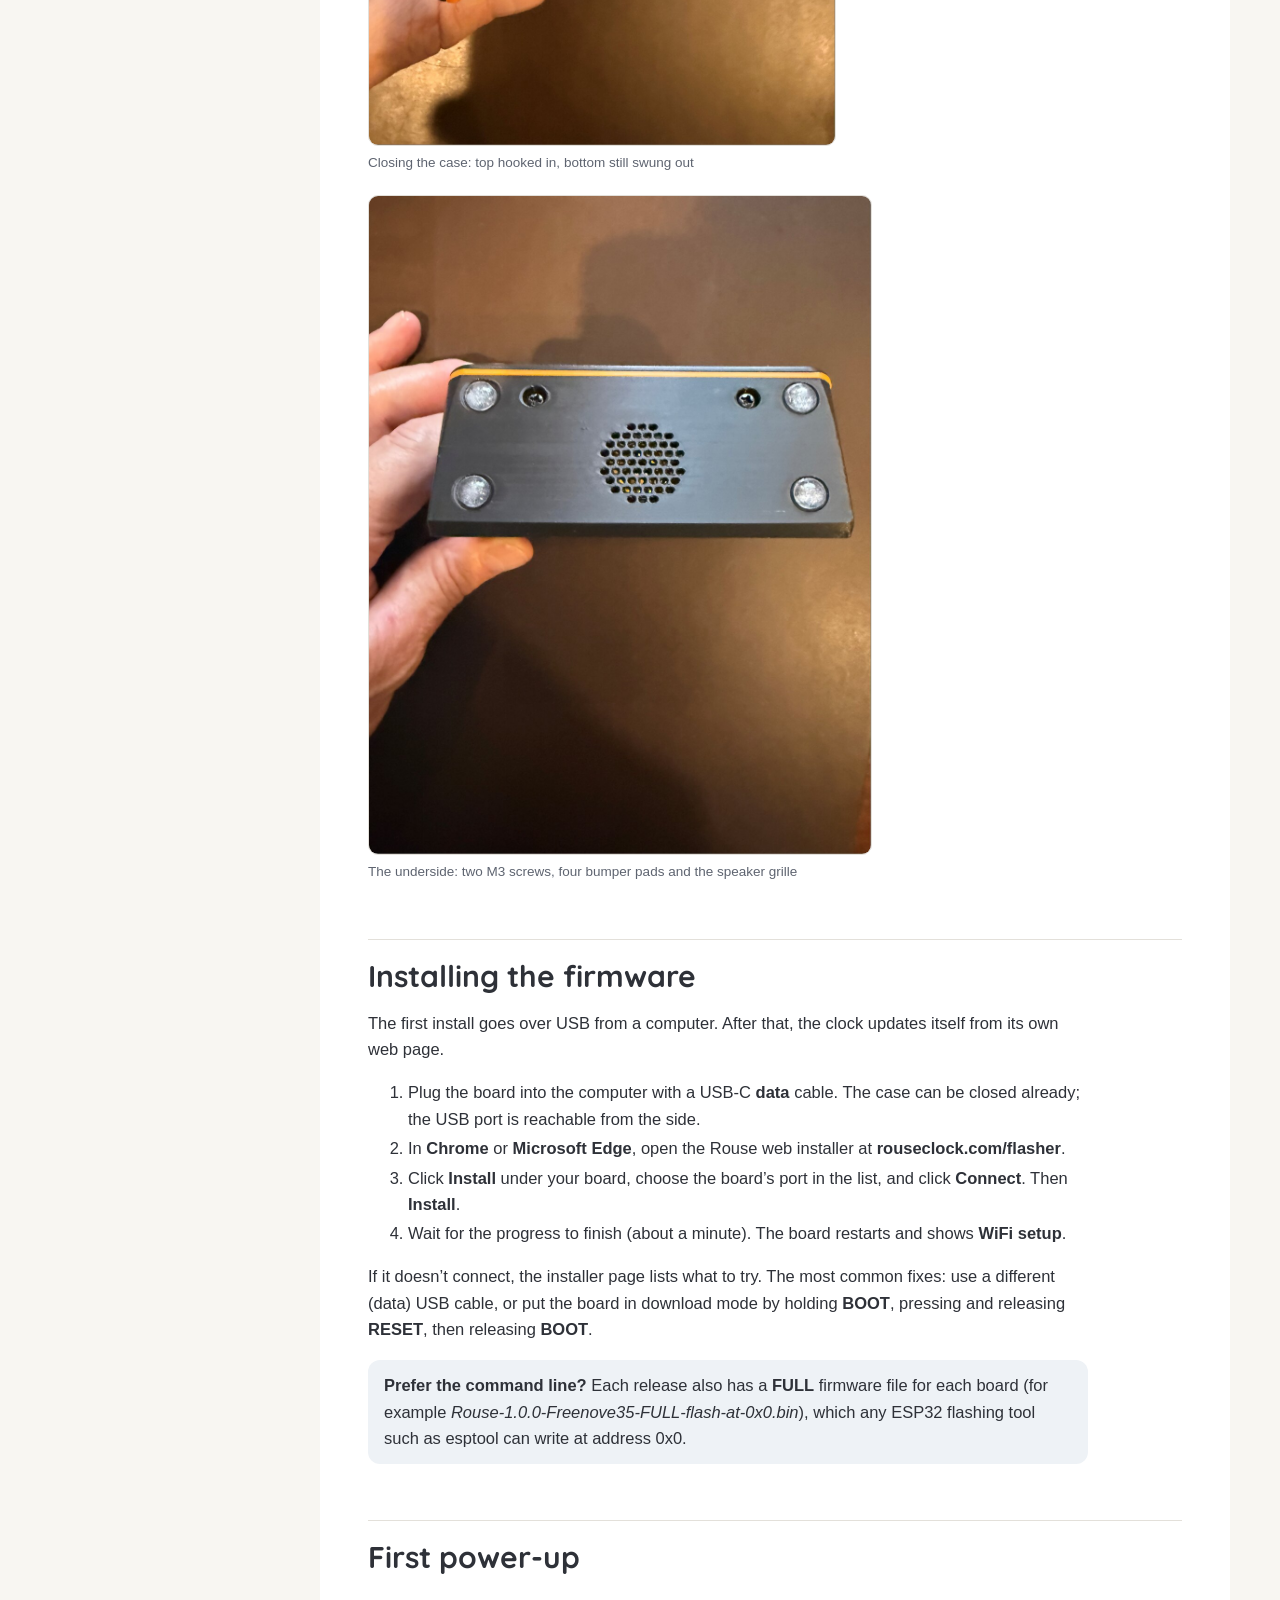
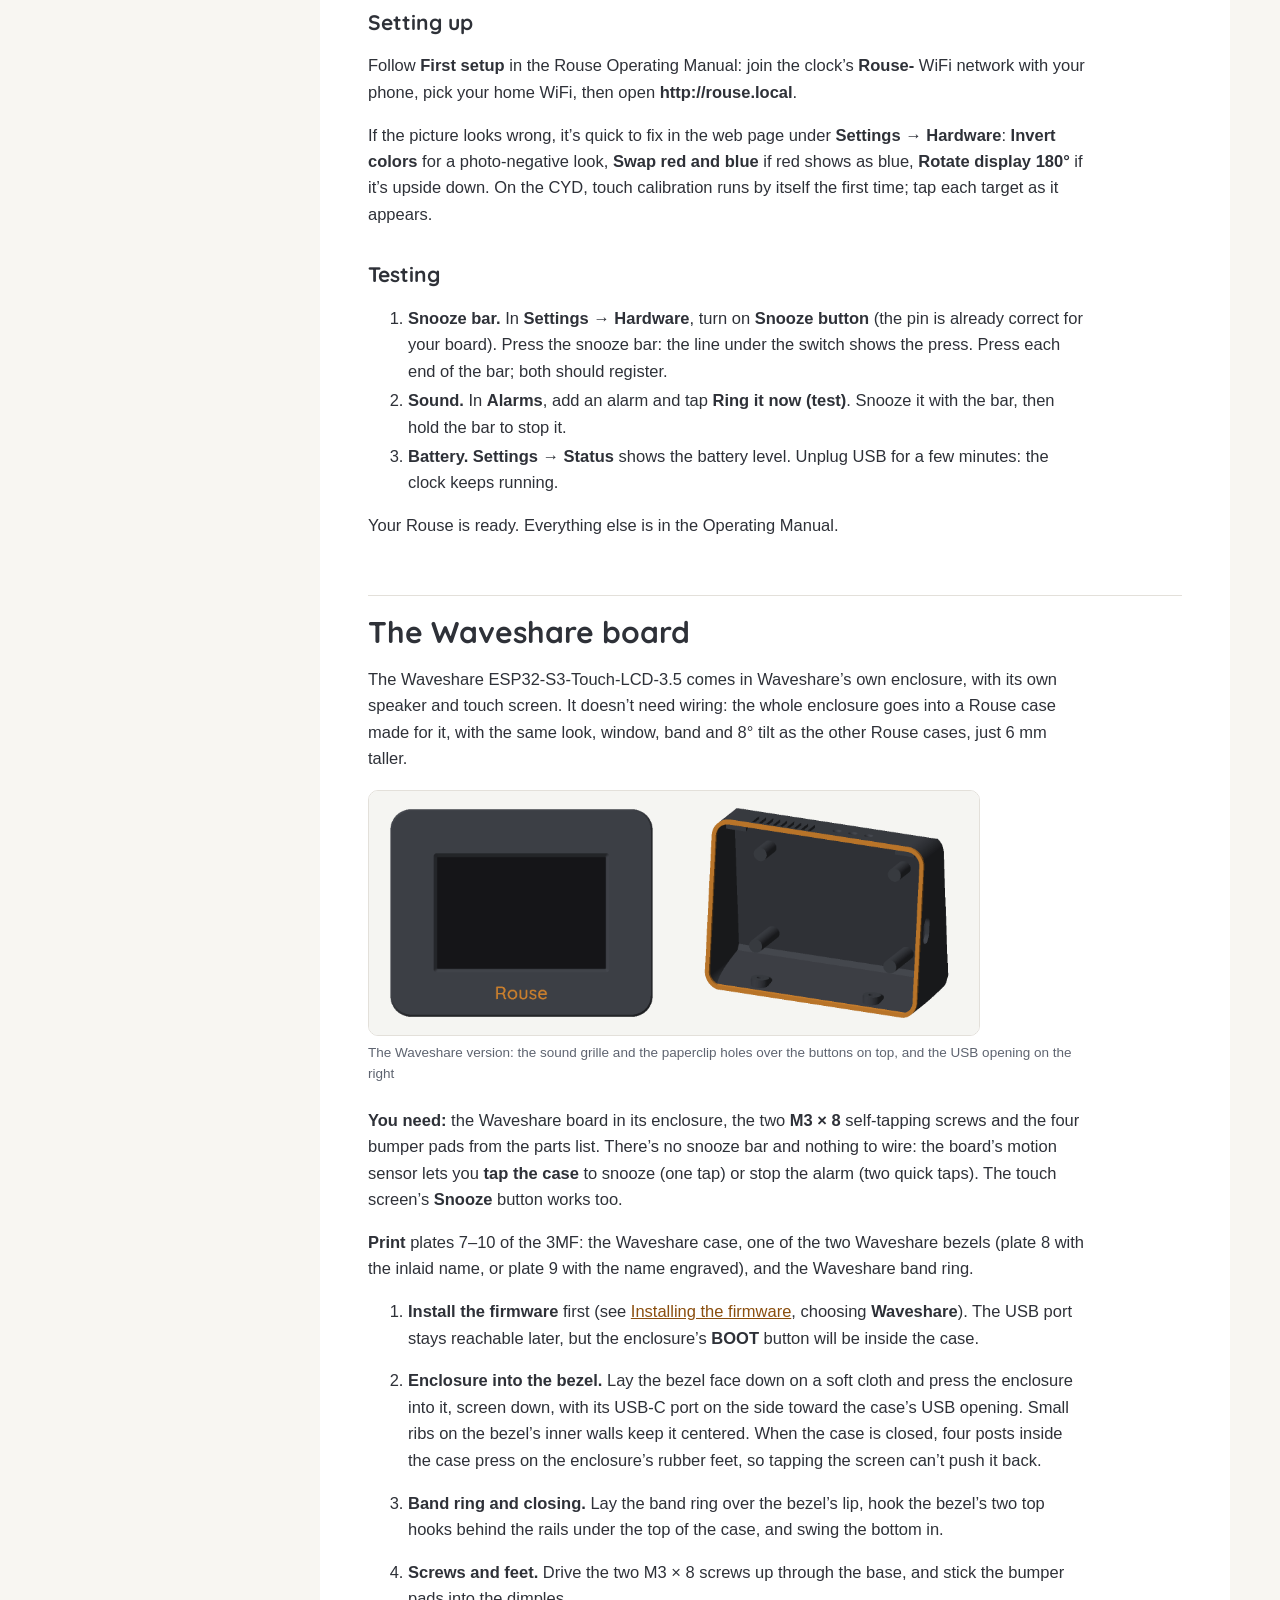
==== commit f10e4ebb: "Build Guide (web): Amazon Associates links (tuscanygroup-20) with disclosure Co-Authored-By: Claude " ====
--- a/build-guide/index.html
+++ b/build-guide/index.html
@@ -231,6 +231,7 @@
 </section>
 <section id="parts" class="level1">
 <h1>Parts</h1>
+<p class="affiliate"><em>As an Amazon Associate, The Tuscany Group earns from qualifying purchases made through the Amazon links on this page. It costs you nothing extra.</em></p>
 <p>One clock needs:</p>
 <table>
 <colgroup>
@@ -253,22 +254,22 @@
 <td>1</td>
 <td>One of: Freenove ESP32-S3 Display 3.5” (FNK0104N); Hosyond 3.5”
 ESP32 touch screen (CYD); Waveshare ESP32-S3-Touch-LCD-3.5</td>
-<td><a href="https://www.amazon.com/dp/B0H1VHJHS4">Freenove</a> · <a
-href="https://www.amazon.com/dp/B0D93MBWC2">CYD</a> · <a
-href="https://www.amazon.com/gp/product/B0F5HG2417">Waveshare</a></td>
+<td><a href="https://www.amazon.com/dp/B0H1VHJHS4?tag=tuscanygroup-20" rel="sponsored noopener">Freenove</a> · <a
+href="https://www.amazon.com/dp/B0D93MBWC2?tag=tuscanygroup-20" rel="sponsored noopener">CYD</a> · <a
+href="https://www.amazon.com/dp/B0F5HG2417?tag=tuscanygroup-20" rel="sponsored noopener">Waveshare</a></td>
 </tr>
 <tr class="even">
 <td>Tactile switch, 6 × 6 mm base, 8 mm stem (6×6×8)</td>
 <td>2</td>
 <td>For the snooze bar. Skip for the case without snooze bar opening,
 and for the Waveshare.</td>
-<td><a href="https://www.amazon.com/dp/B07ZBHXBZ4">Switches</a></td>
+<td><a href="https://www.amazon.com/dp/B07ZBHXBZ4?tag=tuscanygroup-20" rel="sponsored noopener">Switches</a></td>
 </tr>
 <tr class="odd">
 <td>Speaker, 8 Ω 2 W, 28 × 28 mm, with 2-pin 1.25 mm plug</td>
 <td>1</td>
 <td>Plugs straight into the board.</td>
-<td><a href="https://www.amazon.com/dp/B0GXJZXFVF">Speaker</a></td>
+<td><a href="https://www.amazon.com/dp/B0GXJZXFVF?tag=tuscanygroup-20" rel="sponsored noopener">Speaker</a></td>
 </tr>
 <tr class="even">
 <td>LiPo battery, 3.7 V 1100–2000 mAh, with 2-pin 1.25 mm plug</td>
@@ -277,40 +278,40 @@
 fits. The board charges it. See <a href="#battery">Battery</a> for run
 times.</td>
 <td><a
-href="https://www.amazon.com/gp/product/B0FPCWFFYB">Battery</a></td>
+href="https://www.amazon.com/dp/B0FPCWFFYB?tag=tuscanygroup-20" rel="sponsored noopener">Battery</a></td>
 </tr>
 <tr class="odd">
 <td>Pan head screws, M2.5 × 6</td>
 <td>4</td>
 <td>Hold the board in the bezel.</td>
-<td><a href="https://www.amazon.com/dp/B06Y3TVKMR">M2.5 screws</a></td>
+<td><a href="https://www.amazon.com/dp/B06Y3TVKMR?tag=tuscanygroup-20" rel="sponsored noopener">M2.5 screws</a></td>
 </tr>
 <tr class="even">
 <td>Self-tapping screws, M3 × 8</td>
 <td>2</td>
 <td>Close the case from underneath.</td>
-<td><a href="https://www.amazon.com/dp/B0GF7YZZZD">M3 screws</a></td>
+<td><a href="https://www.amazon.com/dp/B0GF7YZZZD?tag=tuscanygroup-20" rel="sponsored noopener">M3 screws</a></td>
 </tr>
 <tr class="odd">
 <td>Adhesive bumper pads, 8 mm</td>
 <td>4</td>
 <td>Feet.</td>
 <td><a
-href="https://www.amazon.com/Adhesive-Furniture-Bumpers-Cabinets-AUSTOR/dp/B074C2XKXH">Bumpers</a></td>
+href="https://www.amazon.com/dp/B074C2XKXH?tag=tuscanygroup-20" rel="sponsored noopener">Bumpers</a></td>
 </tr>
 <tr class="even">
 <td>Double-sided foam tape, about 50 × 30 mm</td>
 <td>1 piece</td>
 <td>Holds the battery.</td>
 <td><a
-href="https://www.amazon.com/Pre-Cut-Rectangles-Mounting-Polyurethane-Adhesive/dp/B0GFMNMDX3">Foam
+href="https://www.amazon.com/dp/B0GFMNMDX3?tag=tuscanygroup-20" rel="sponsored noopener">Foam
 tape</a></td>
 </tr>
 <tr class="odd">
 <td>Hook-up wire, 22 AWG stranded</td>
 <td>about 20 cm (8”)</td>
 <td>Between the two switches.</td>
-<td><a href="https://www.amazon.com/dp/B01LH1FR6M">Wire</a></td>
+<td><a href="https://www.amazon.com/dp/B01LH1FR6M?tag=tuscanygroup-20" rel="sponsored noopener">Wire</a></td>
 </tr>
 <tr class="even">
 <td>Filament (PLA or PLA+)</td>
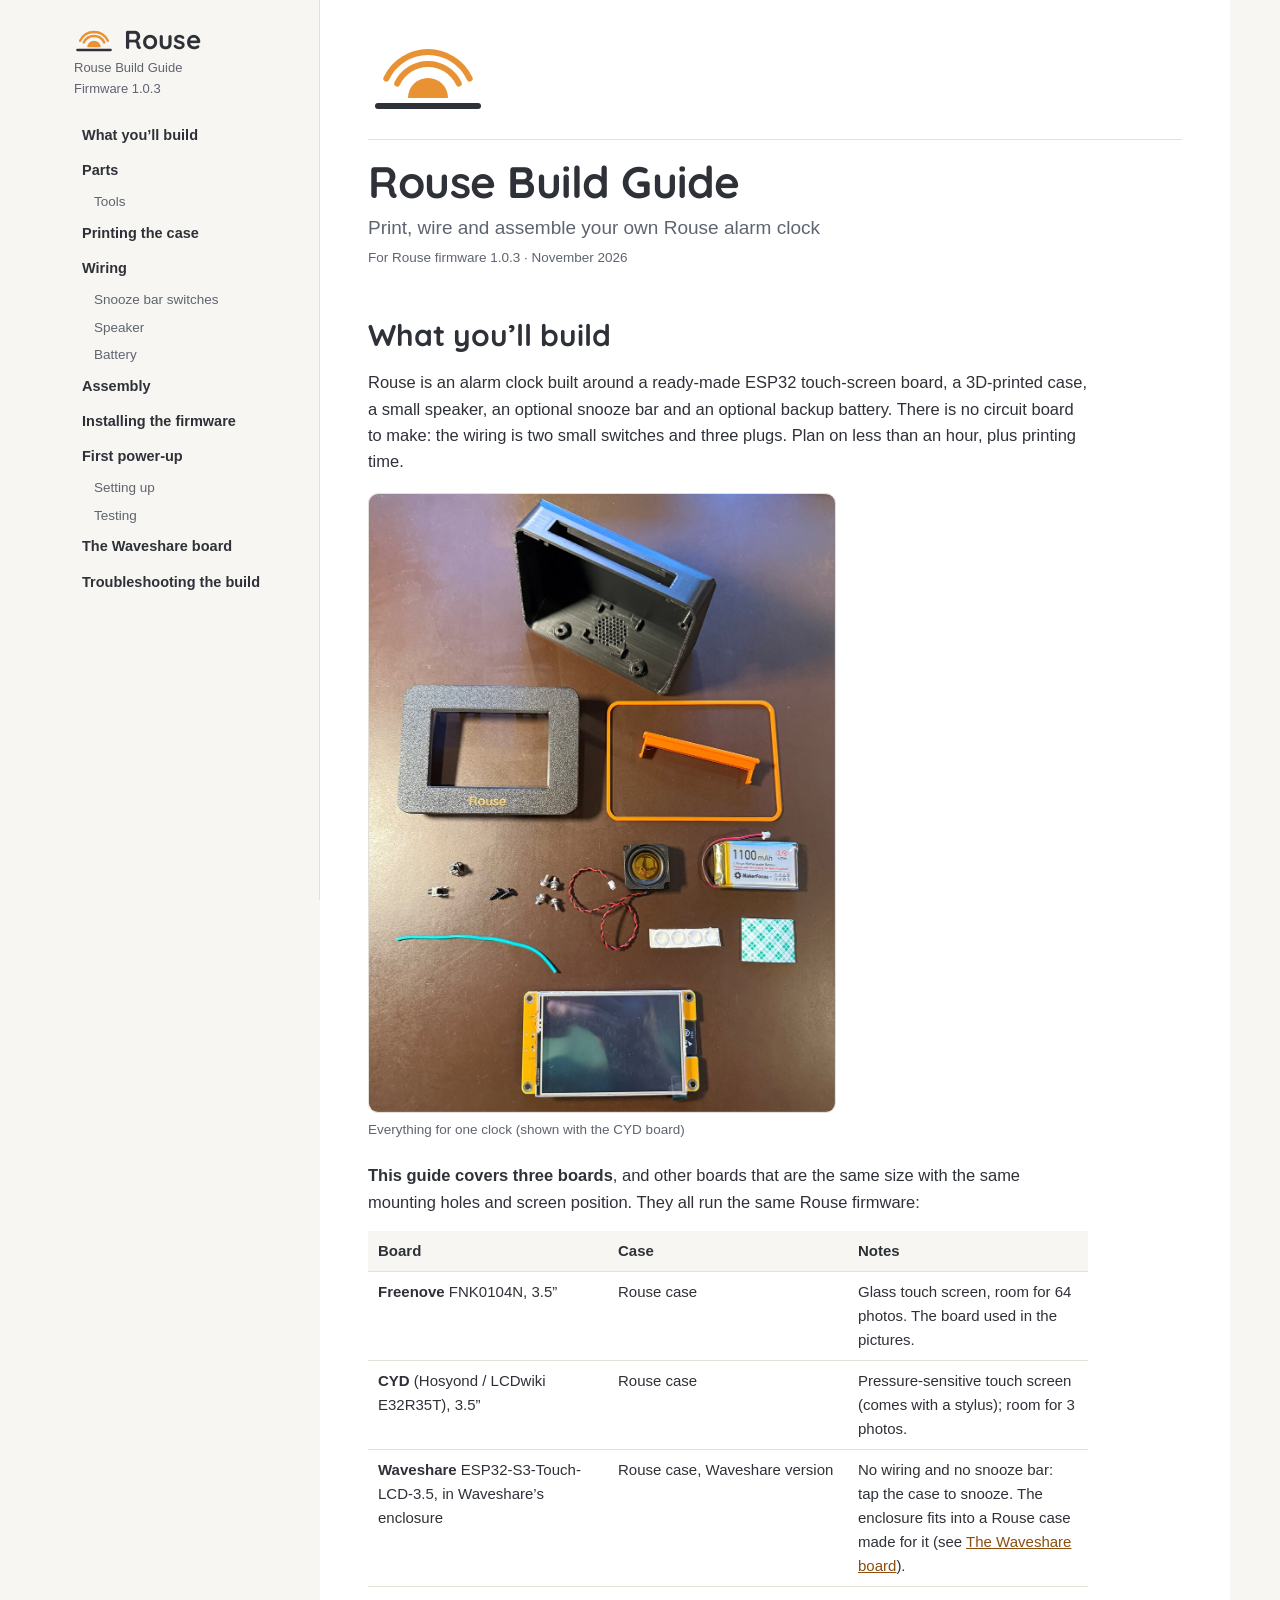
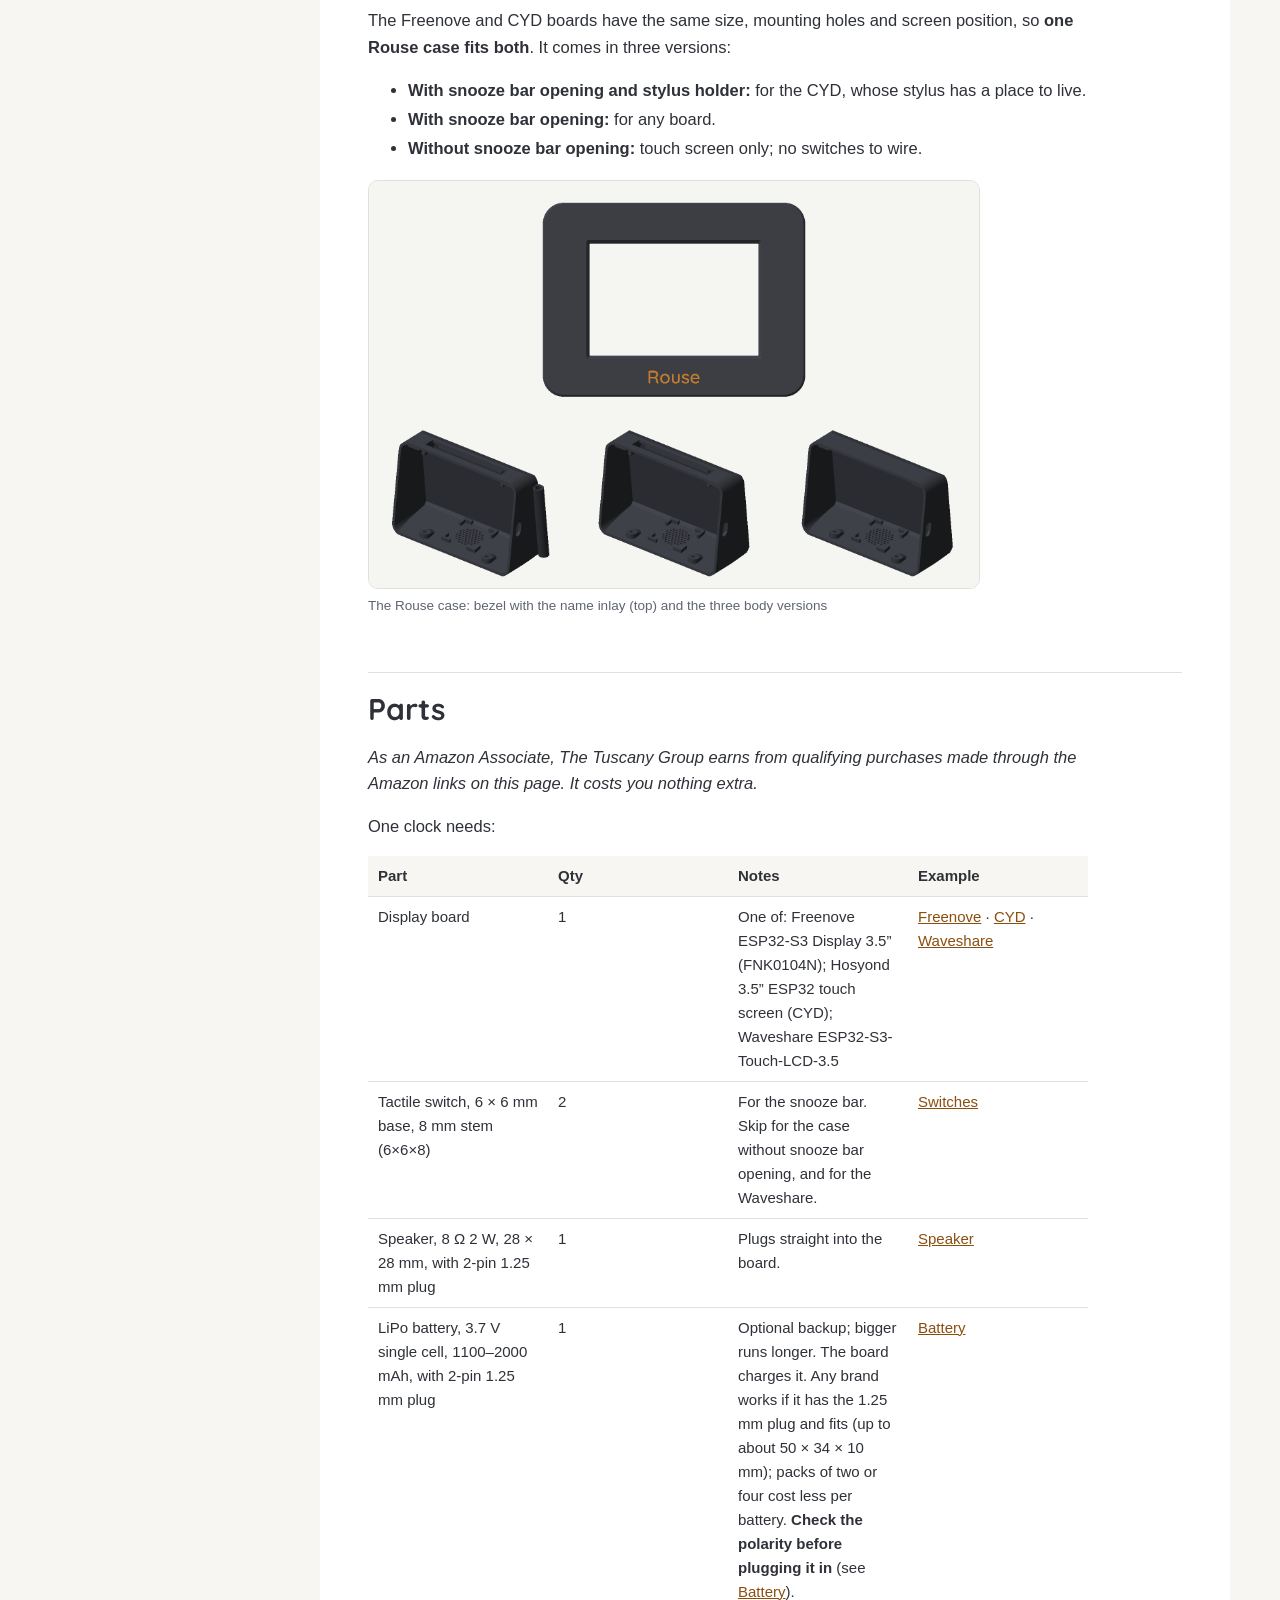
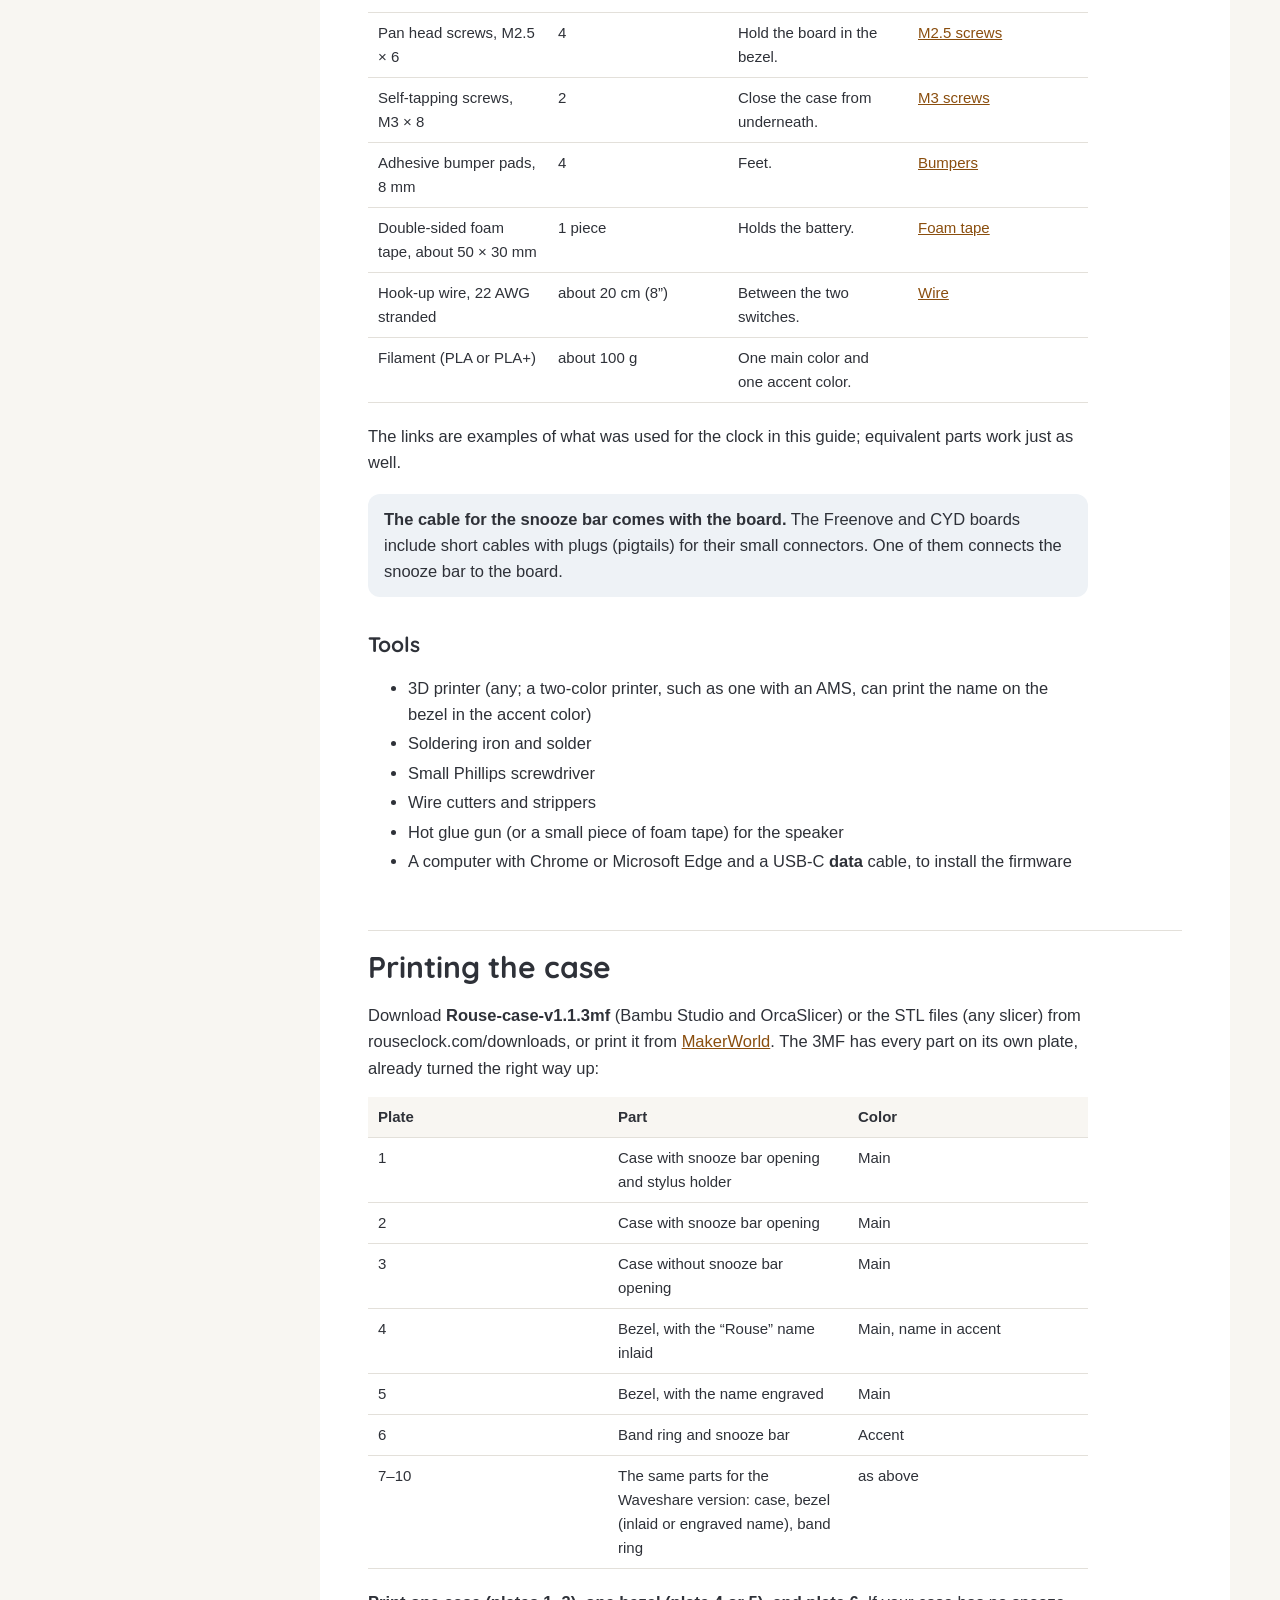
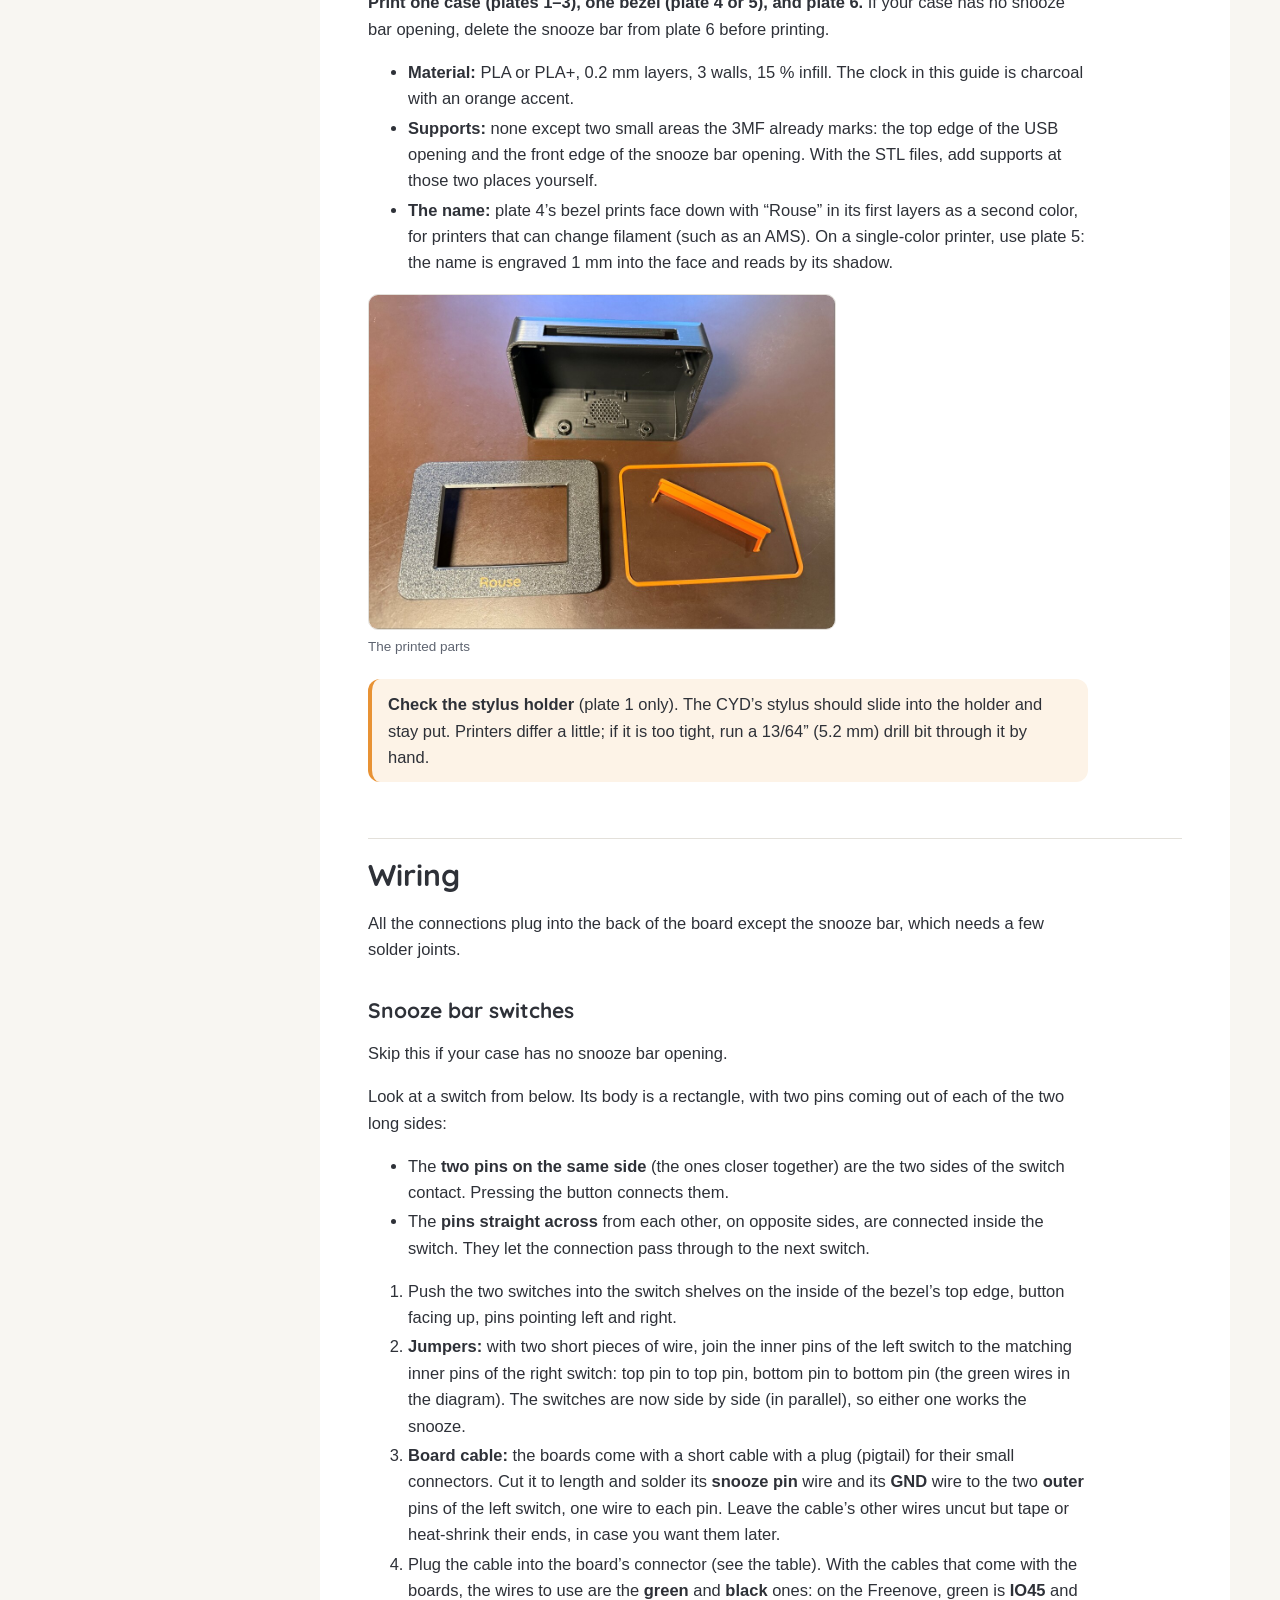
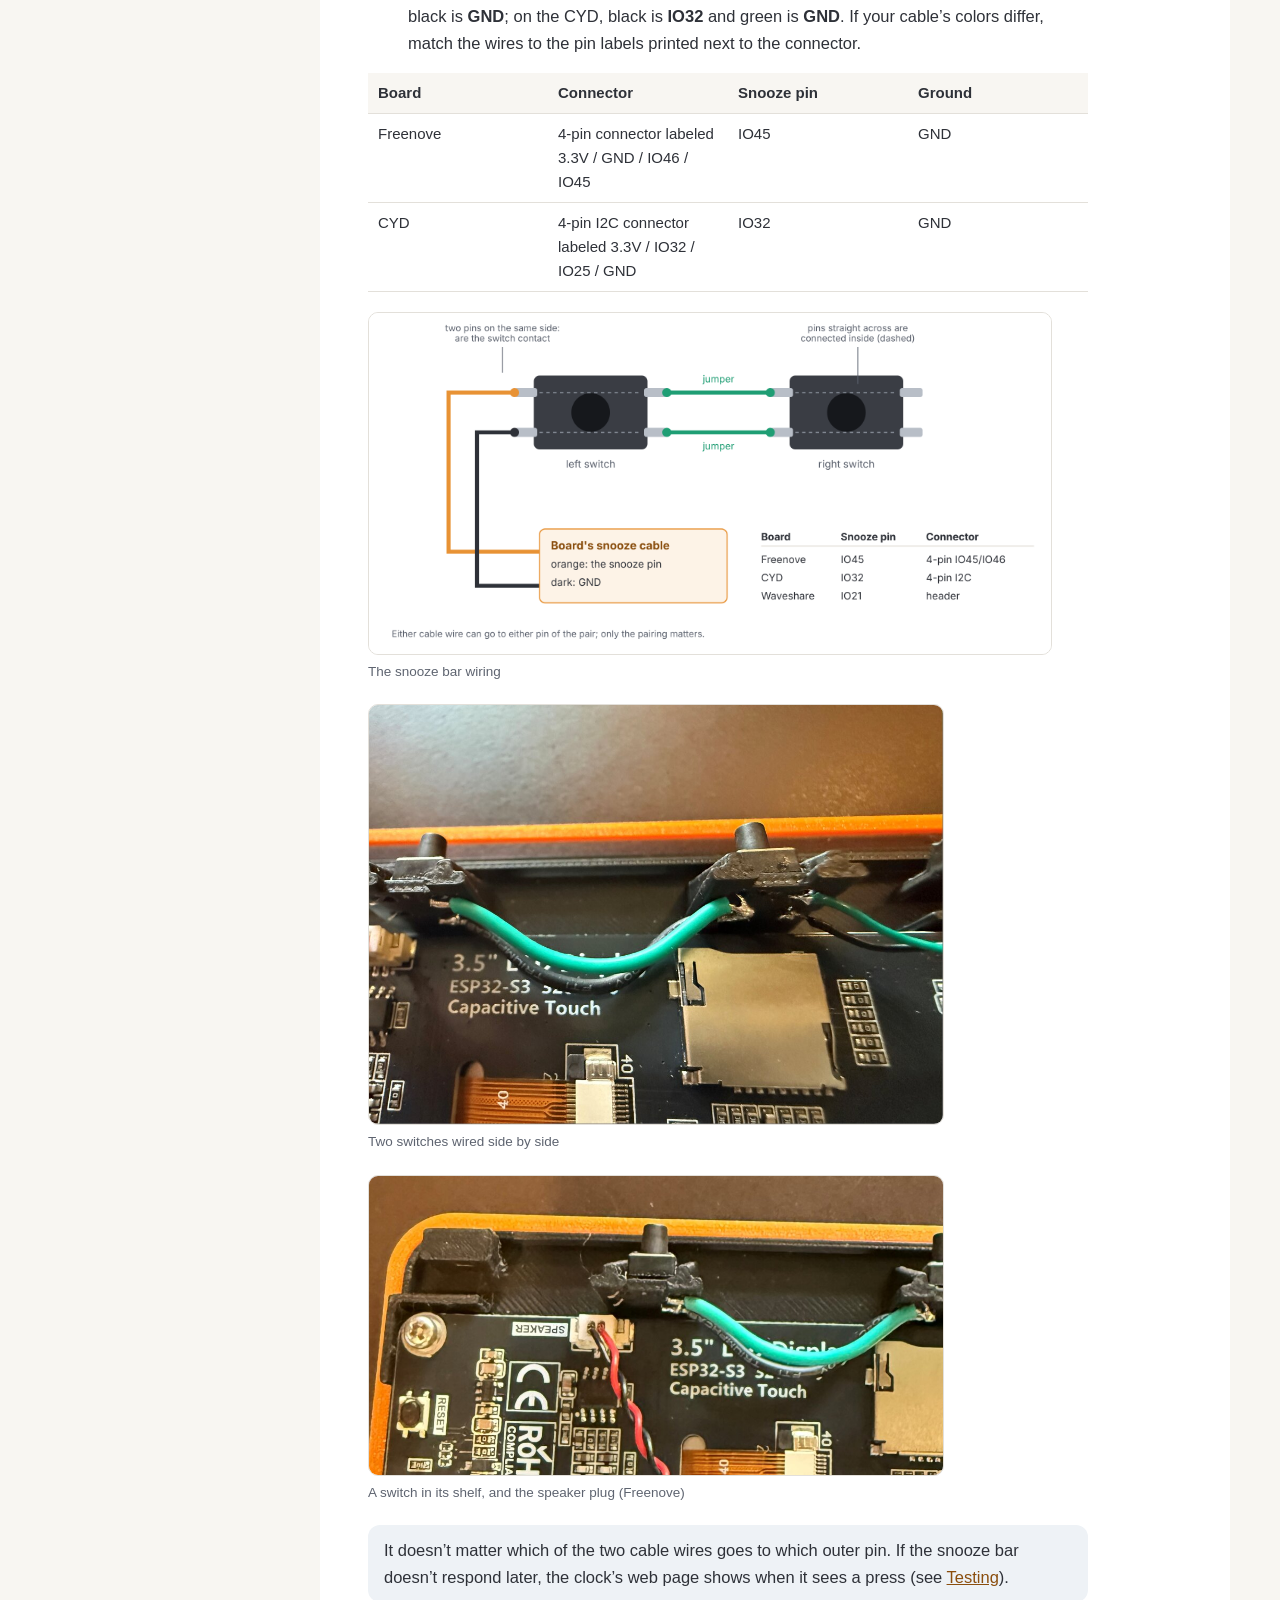
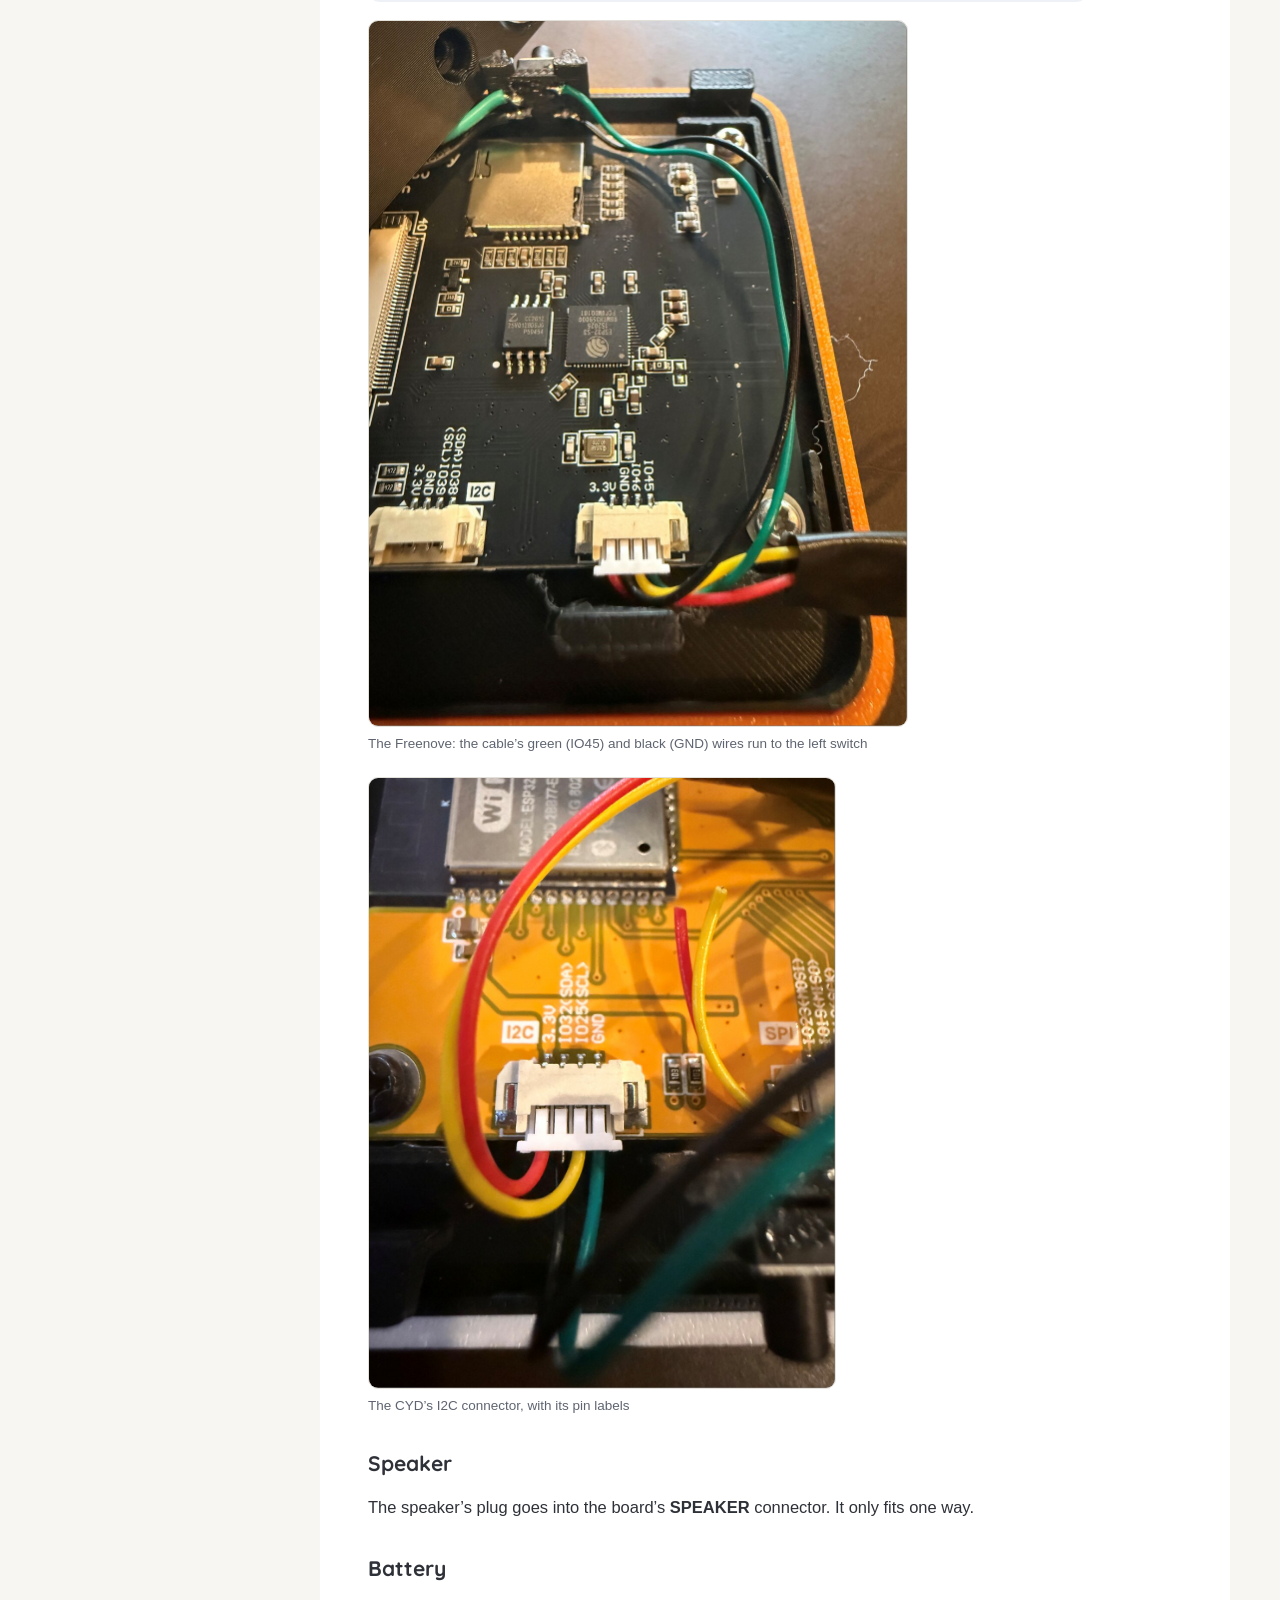
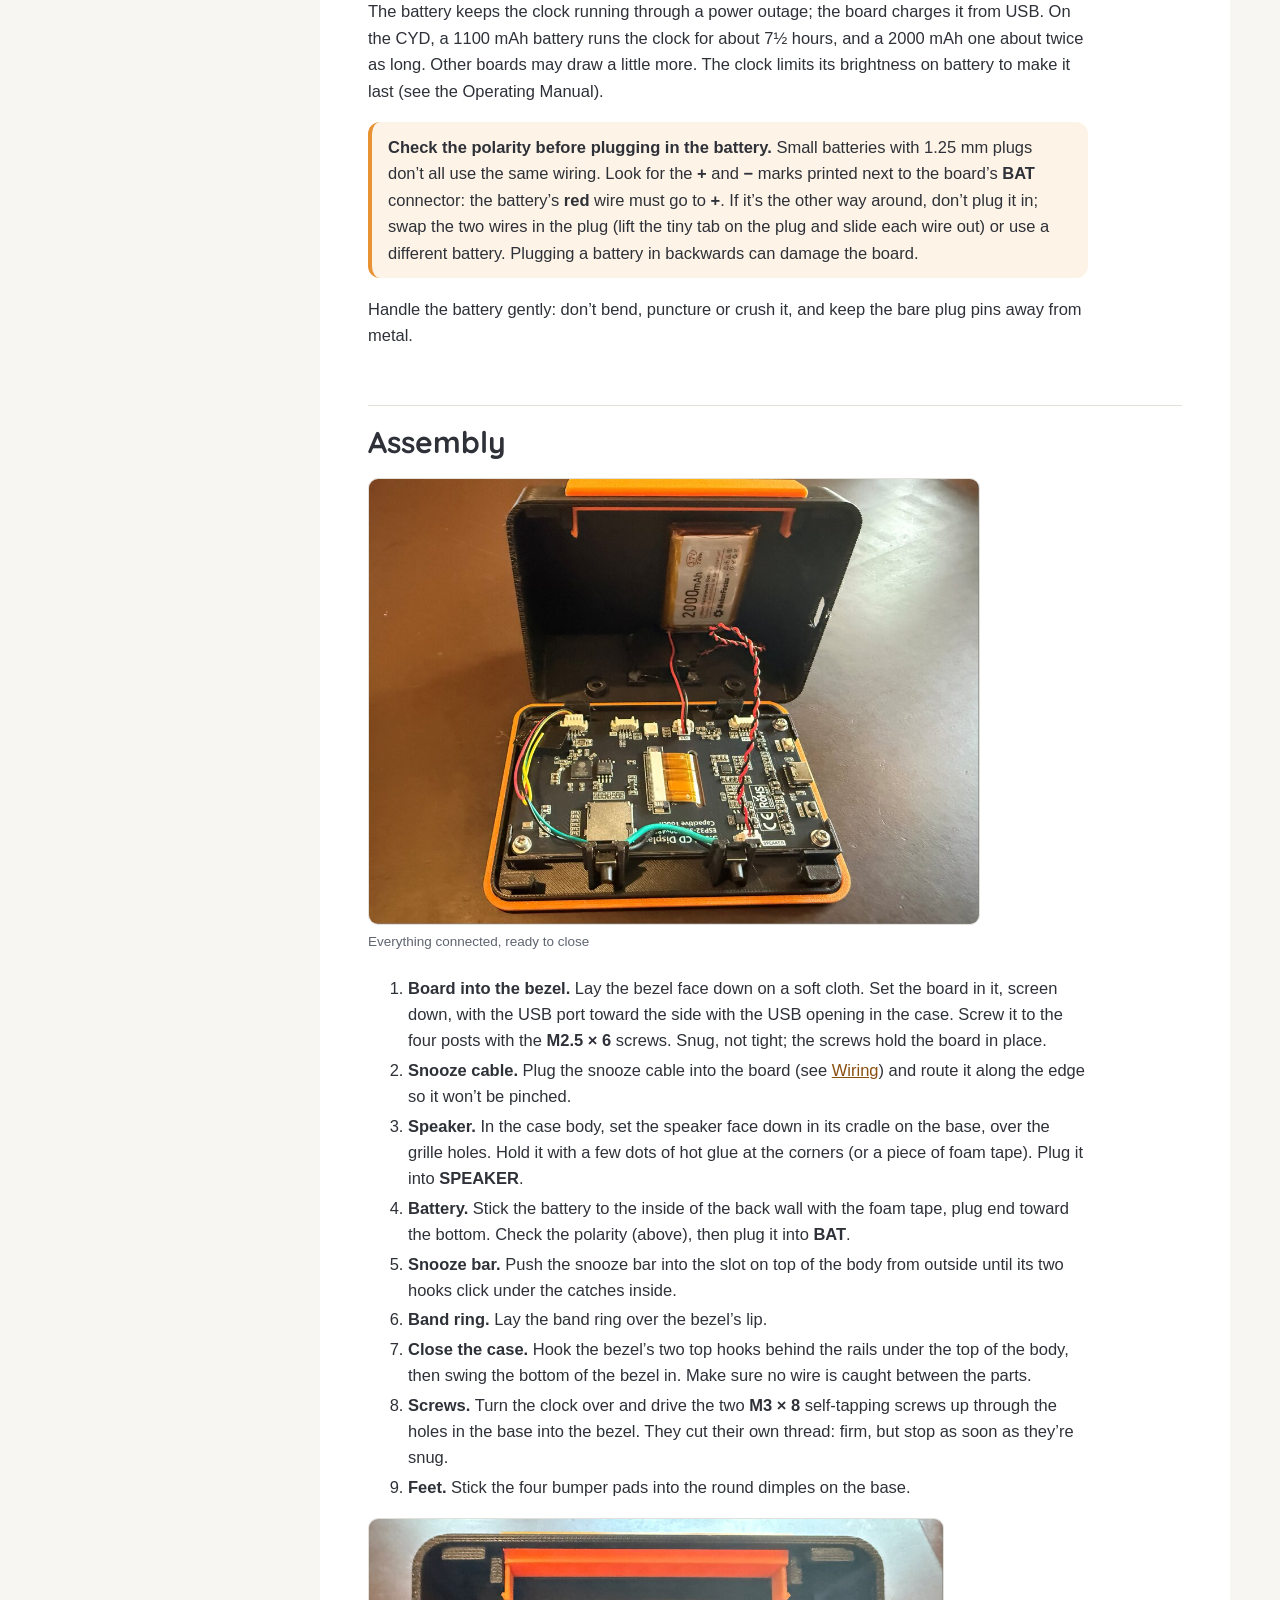
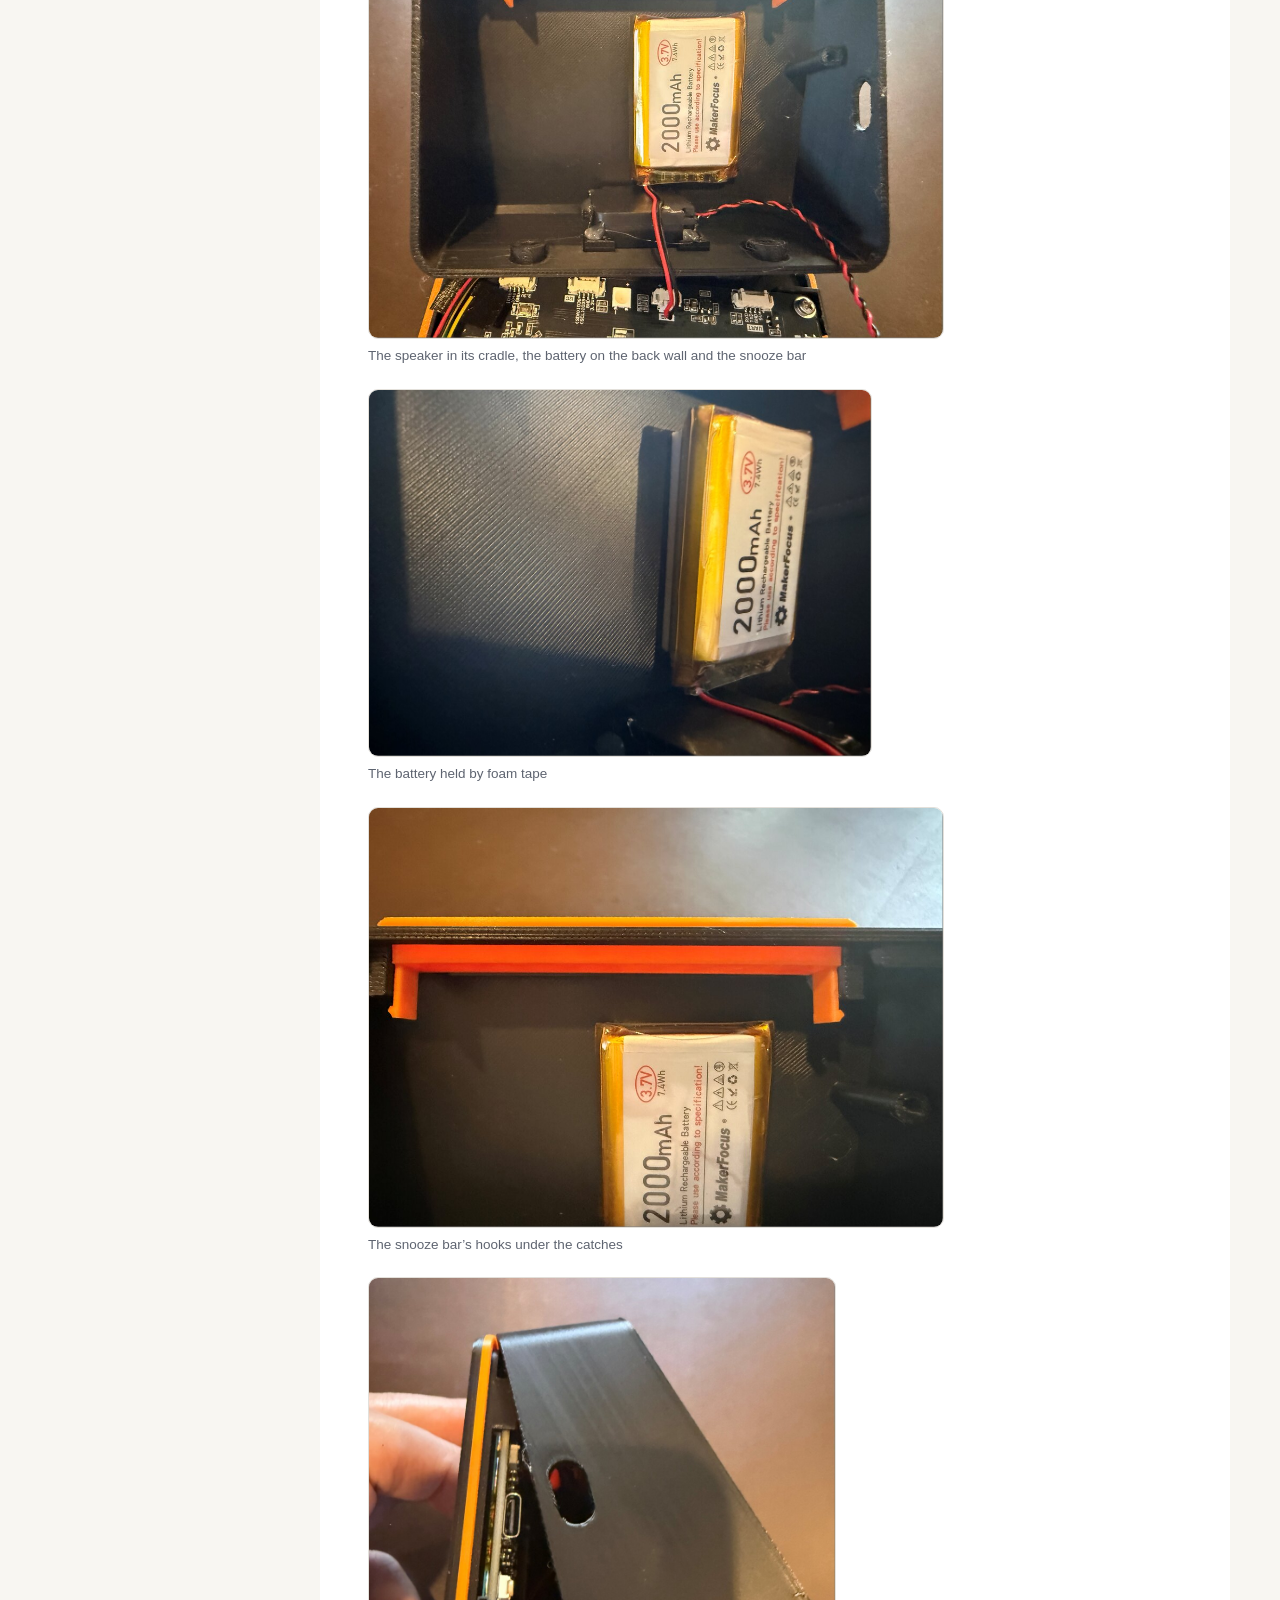
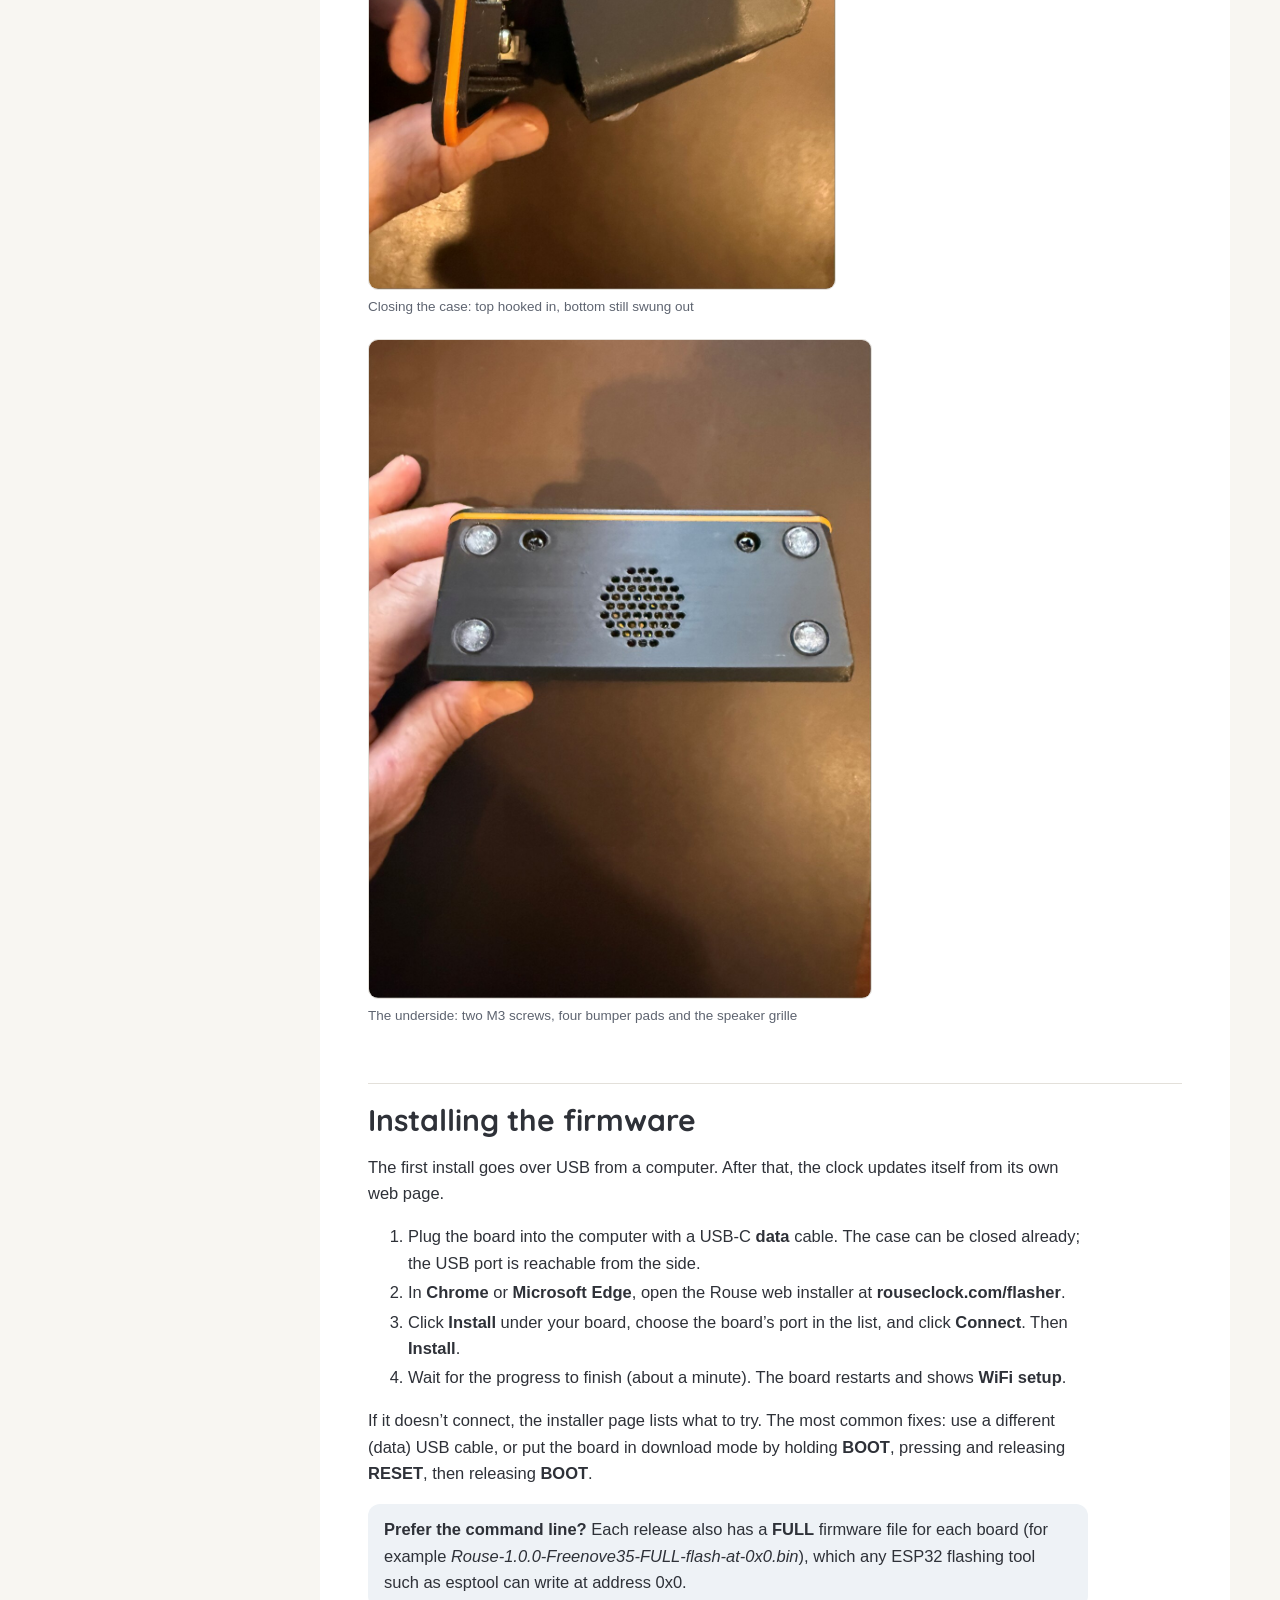
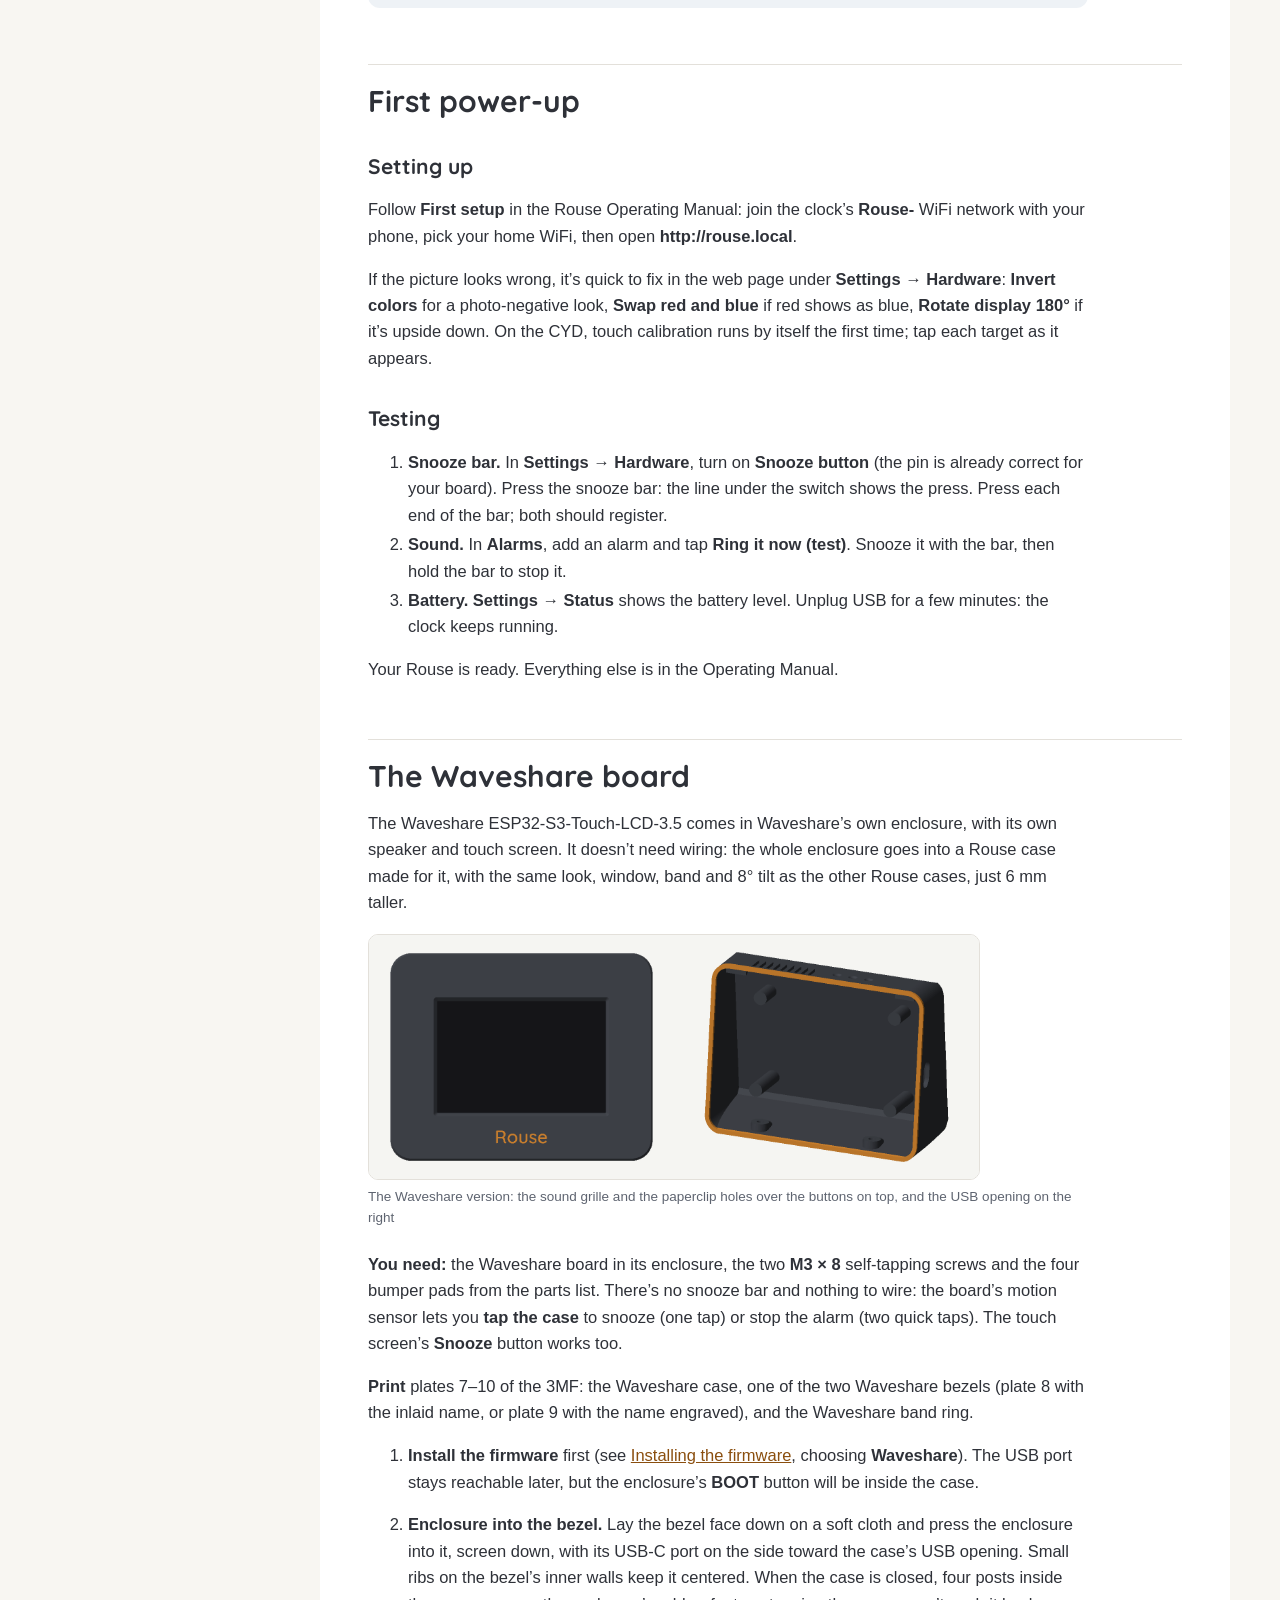
==== commit 0e94b5f0: "Release 1.0.3 Co-Authored-By: Claude Opus 5.5 <noreply@anthropic.com> Claude-Session: https://claude" ====
--- a/build-guide/index.html
+++ b/build-guide/index.html
@@ -89,7 +89,7 @@
 <div class="wrap">
 <nav id="toc" aria-label="Contents">
   <a class="brand" href="../"><svg viewBox="0 0 120 84" aria-hidden="true"><path d="M18.3 44.6 A46 46 0 0 1 101.7 44.6" fill="none" stroke="#E89234" stroke-width="7" stroke-linecap="round"/><path d="M29.2 49.6 A34 34 0 0 1 90.8 49.6" fill="none" stroke="#E89234" stroke-width="7" stroke-linecap="round"/><path d="M40 64 A20 20 0 0 1 80 64 Z" fill="#E89234"/><line x1="10" y1="72" x2="110" y2="72" stroke="#2E3138" stroke-width="7" stroke-linecap="round"/></svg>Rouse</a>
-  <p class="which">Rouse Build Guide<br>Firmware 1.0.0</p>
+  <p class="which">Rouse Build Guide<br>Firmware 1.0.3</p>
   <button class="menu-btn" onclick="this.parentNode.classList.toggle('open')">Contents</button>
 <ul>
 <li><a href="#what-youll-build" id="toc-what-youll-build">What you’ll
@@ -127,7 +127,7 @@
   <h1>Rouse Build Guide</h1>
   <p class="subtitle">Print, wire and assemble your own Rouse alarm
 clock</p>
-  <p class="ver">For Rouse firmware 1.0.0 · November 2026</p>
+  <p class="ver">For Rouse firmware 1.0.3 · November 2026</p>
 </header>
 <div class="print-toc"><h2>Contents</h2>
 <ul>
@@ -272,11 +272,14 @@
 <td><a href="https://www.amazon.com/dp/B0GXJZXFVF?tag=tuscanygroup-20" rel="sponsored noopener">Speaker</a></td>
 </tr>
 <tr class="even">
-<td>LiPo battery, 3.7 V 1100–2000 mAh, with 2-pin 1.25 mm plug</td>
+<td>LiPo battery, 3.7 V single cell, 1100–2000 mAh, with 2-pin 1.25 mm
+plug</td>
 <td>1</td>
-<td>Optional backup; bigger runs longer. Up to about 50 × 34 × 10 mm
-fits. The board charges it. See <a href="#battery">Battery</a> for run
-times.</td>
+<td>Optional backup; bigger runs longer. The board charges it. Any brand
+works if it has the 1.25 mm plug and fits (up to about 50 × 34 × 10 mm);
+packs of two or four cost less per battery. <strong>Check the polarity
+before plugging it in</strong> (see <a
+href="#battery">Battery</a>).</td>
 <td><a
 href="https://www.amazon.com/dp/B0FPCWFFYB?tag=tuscanygroup-20" rel="sponsored noopener">Battery</a></td>
 </tr>
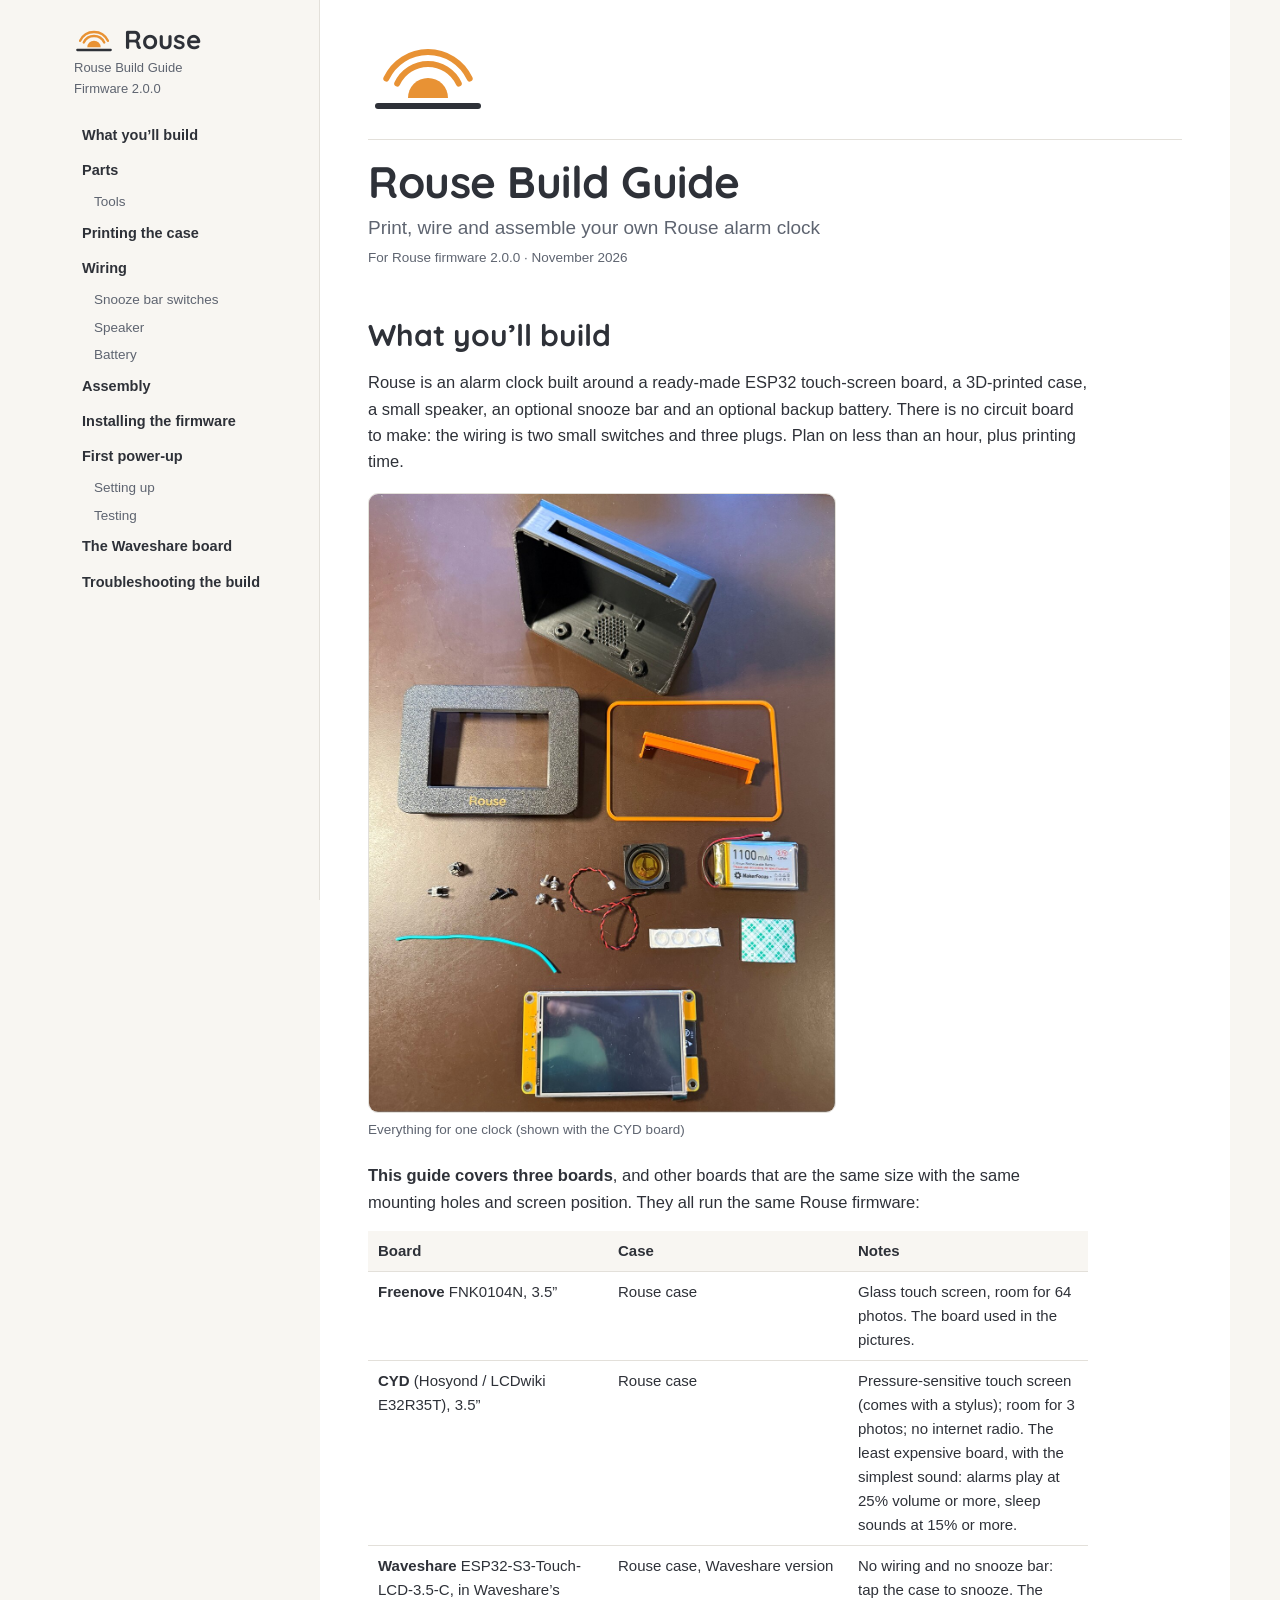
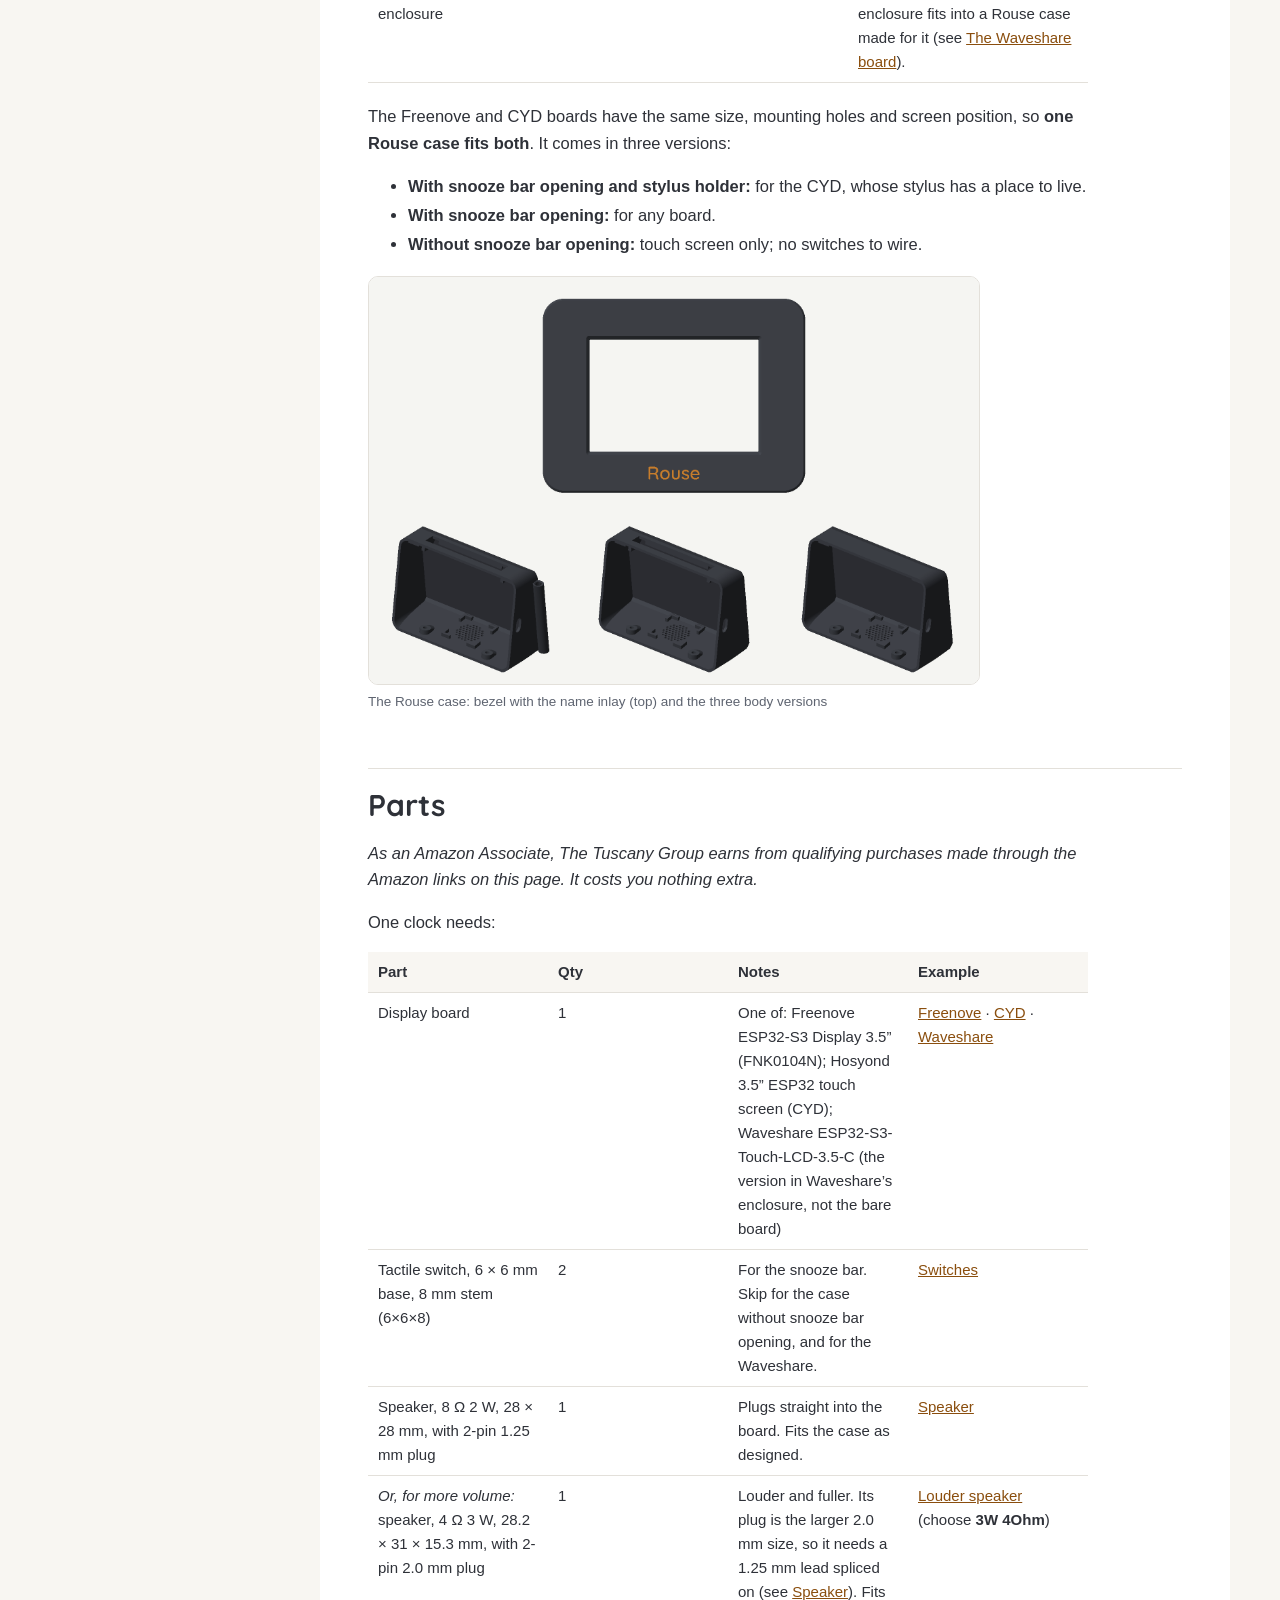
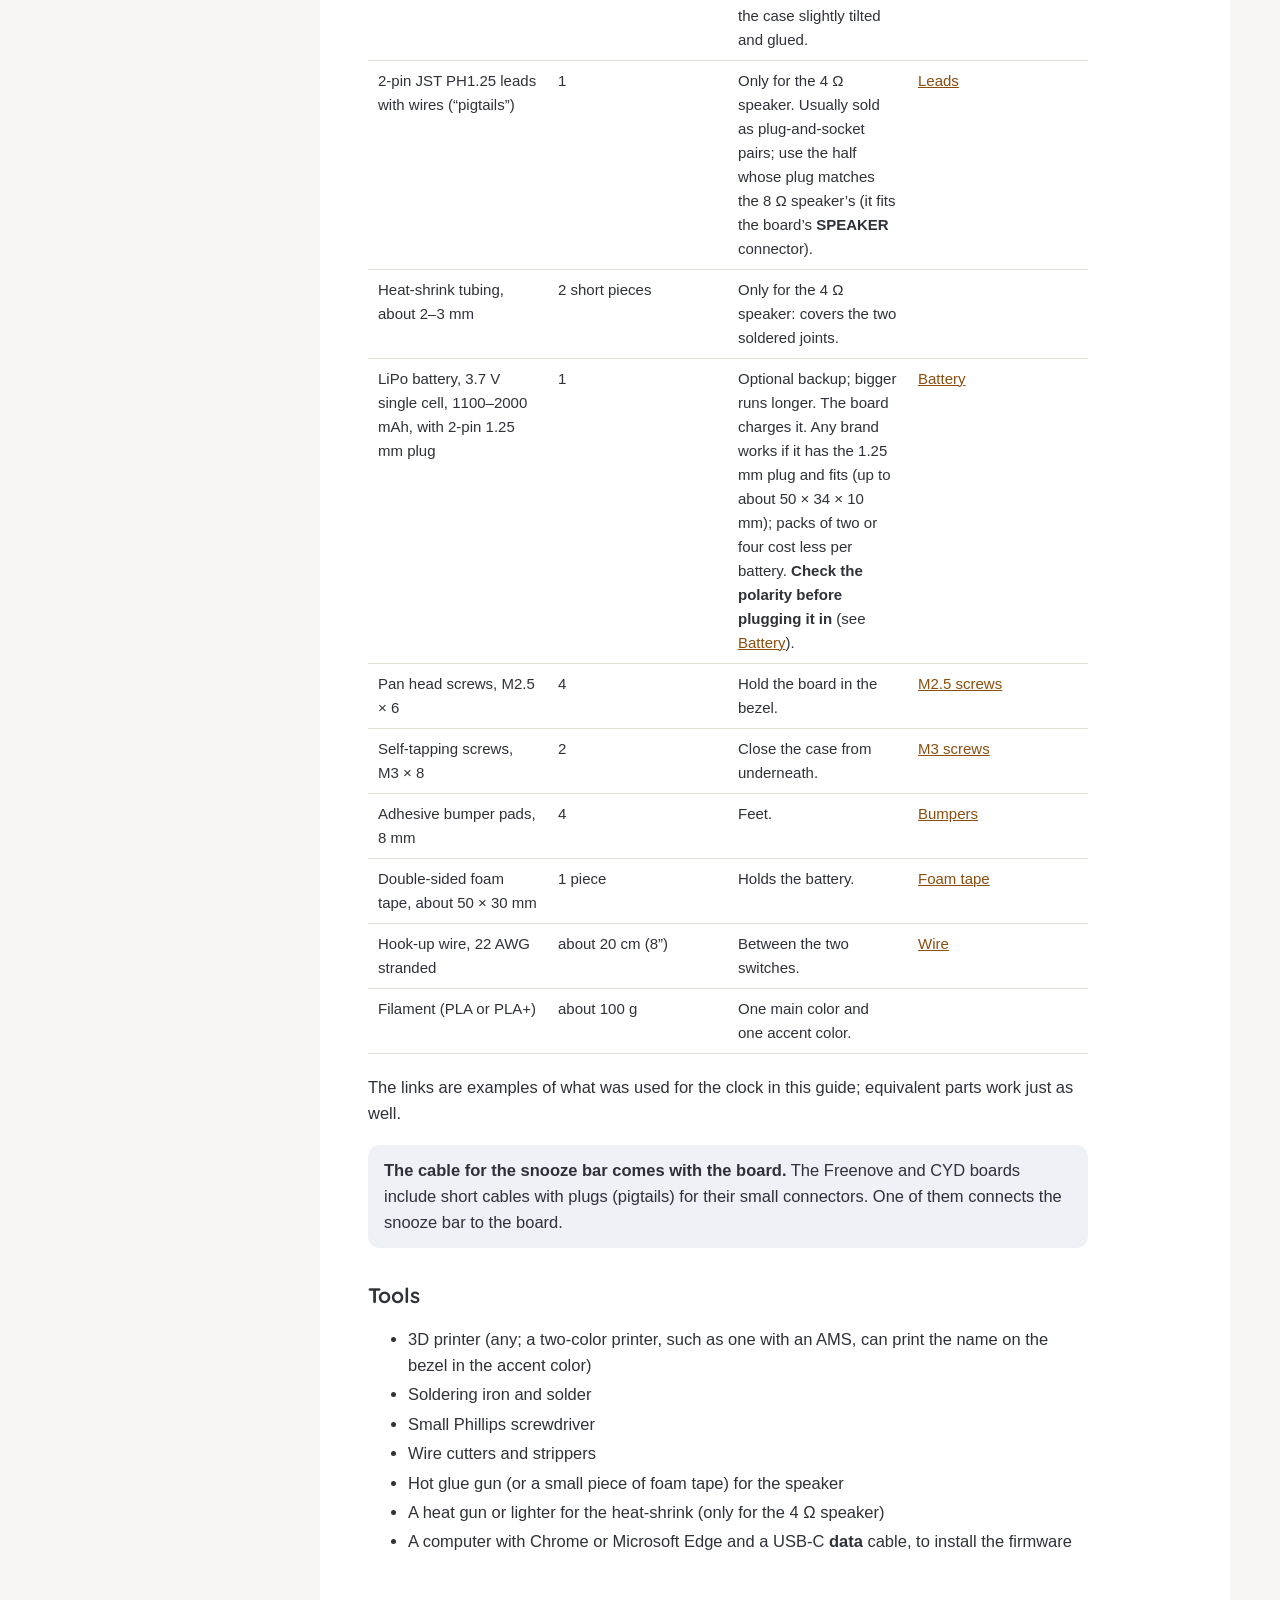
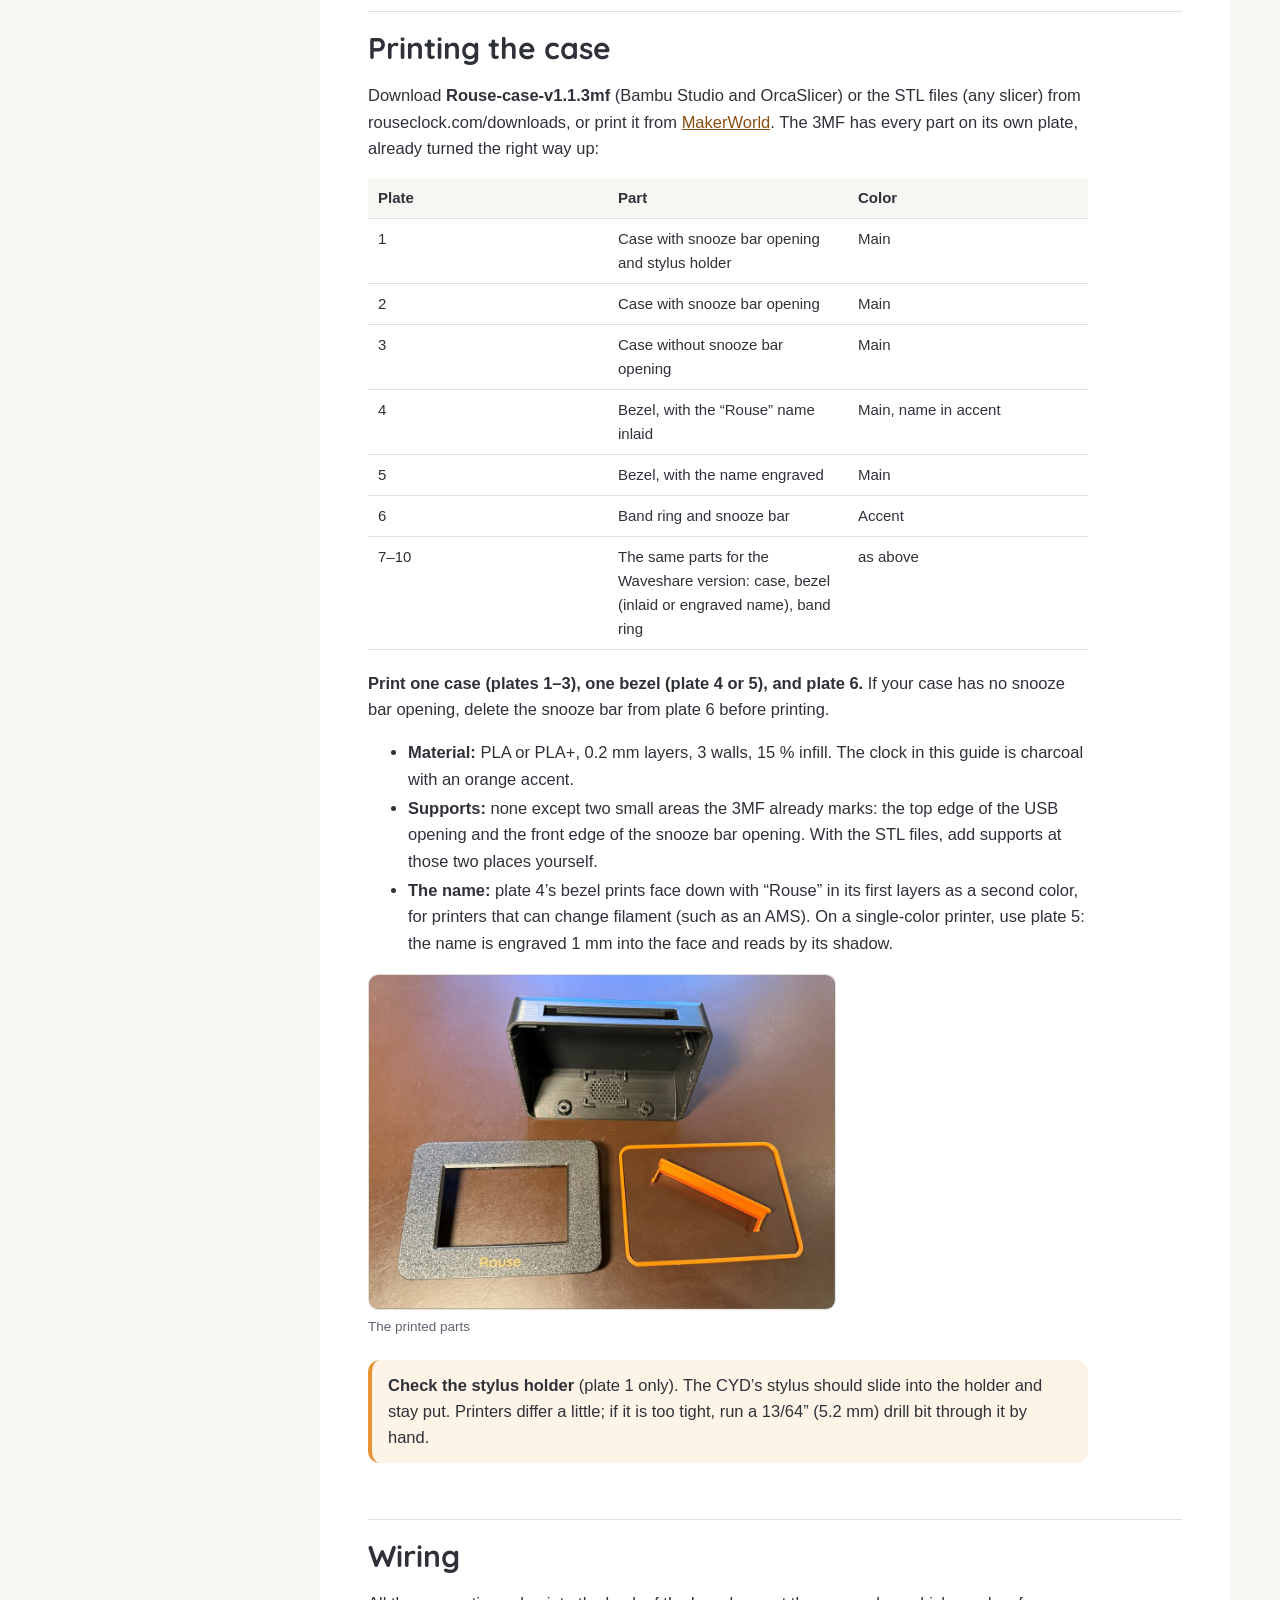
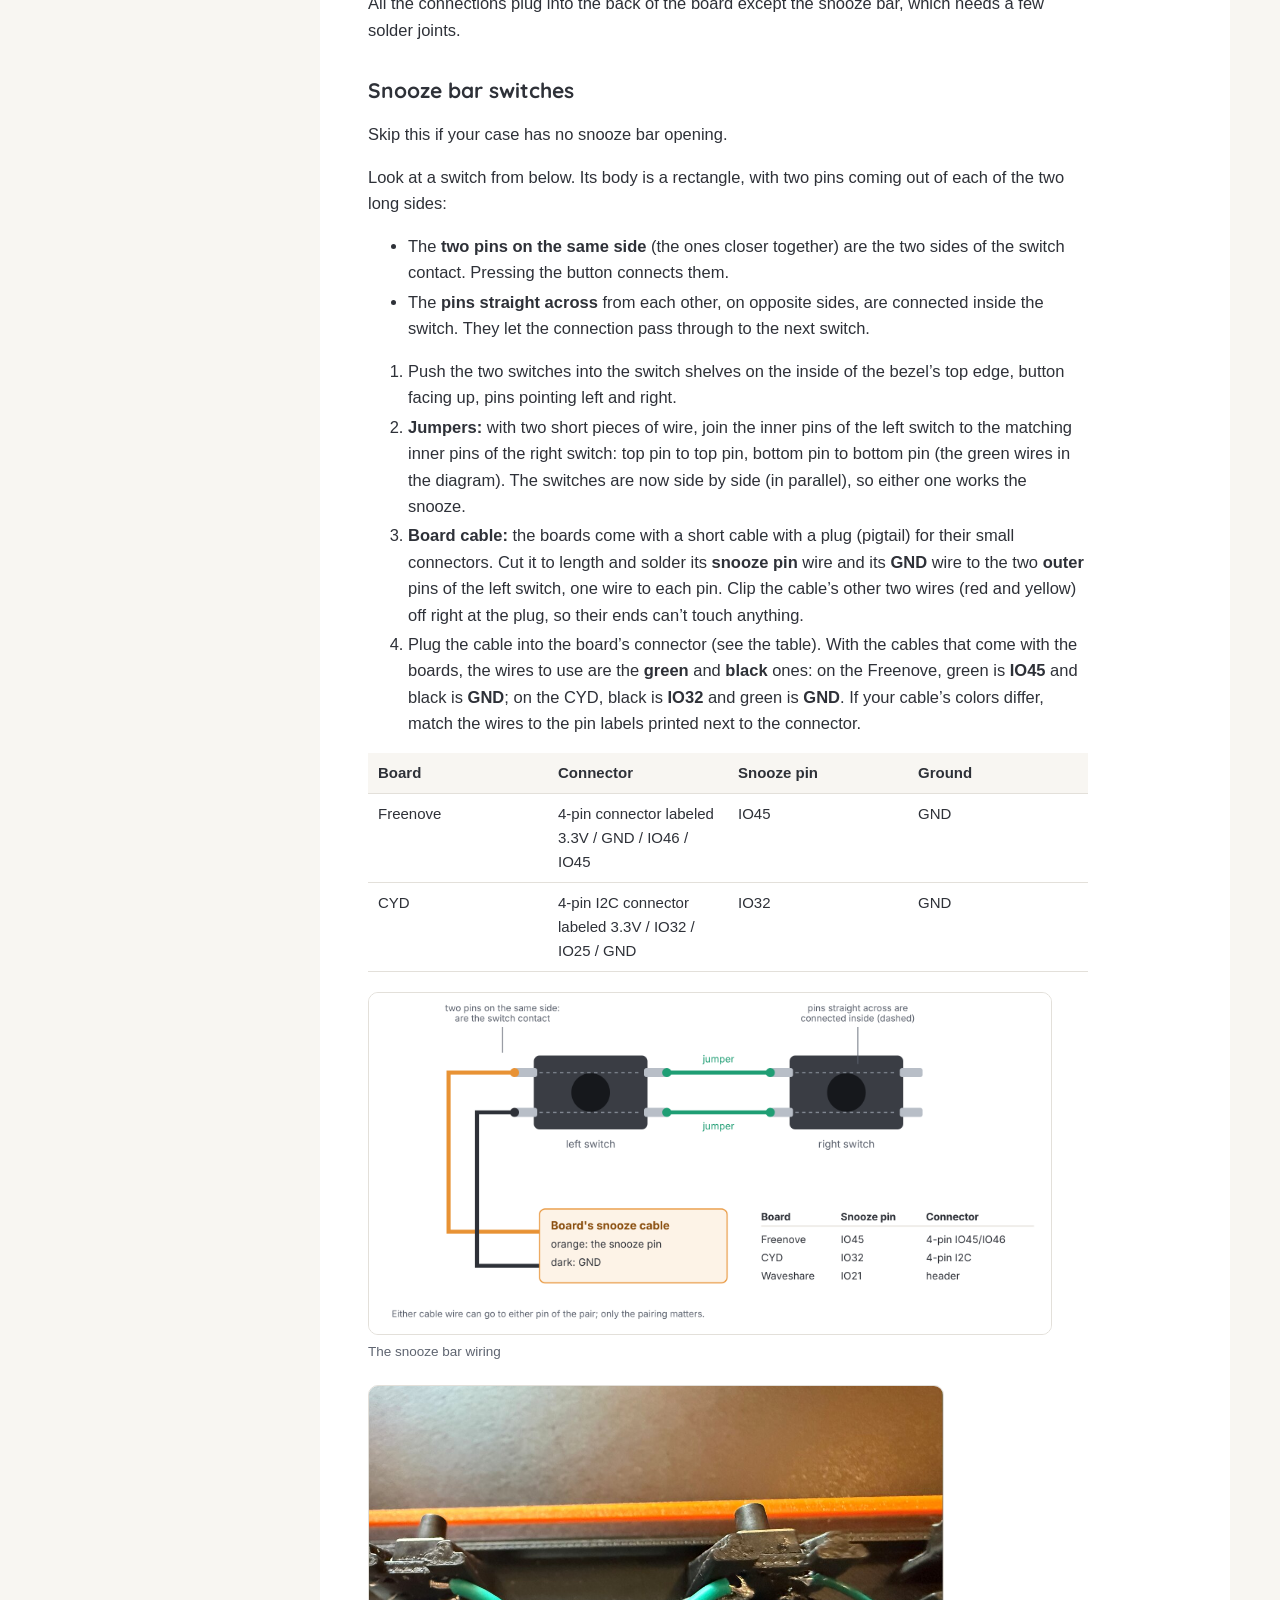
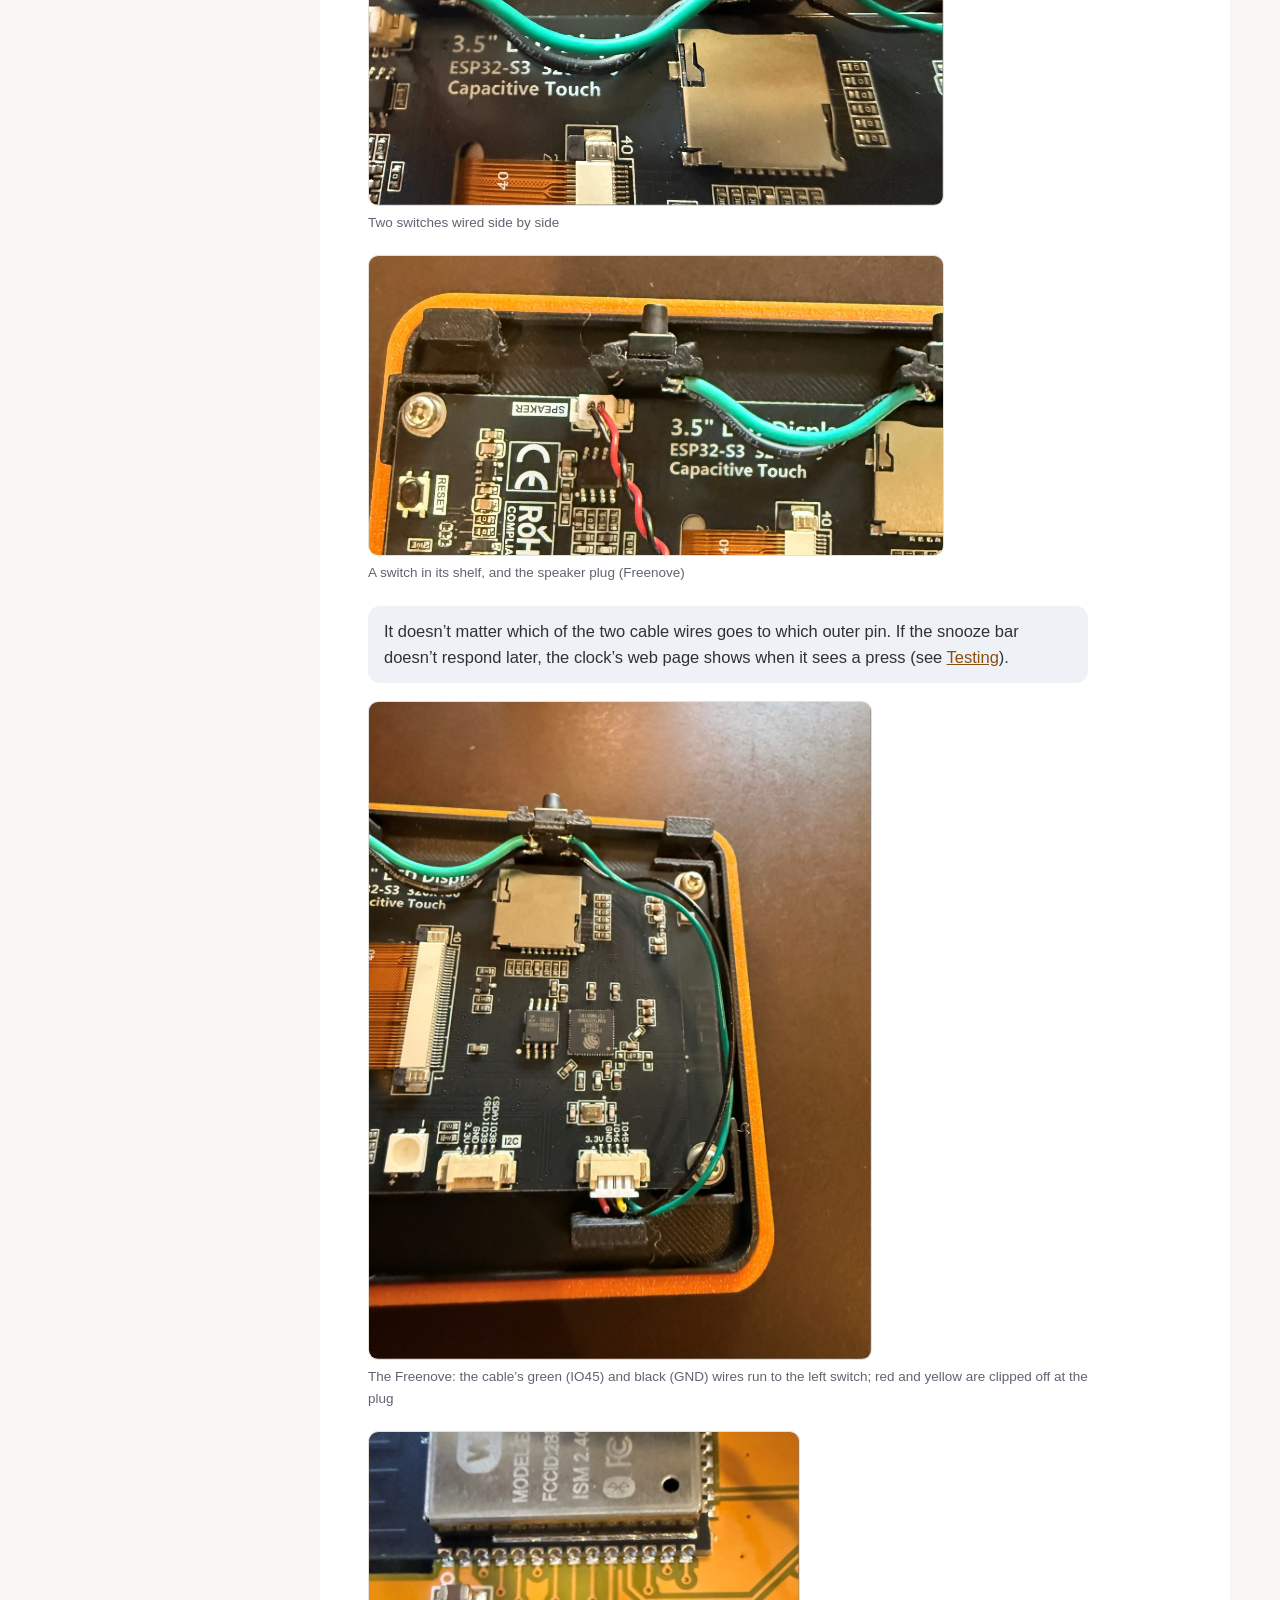
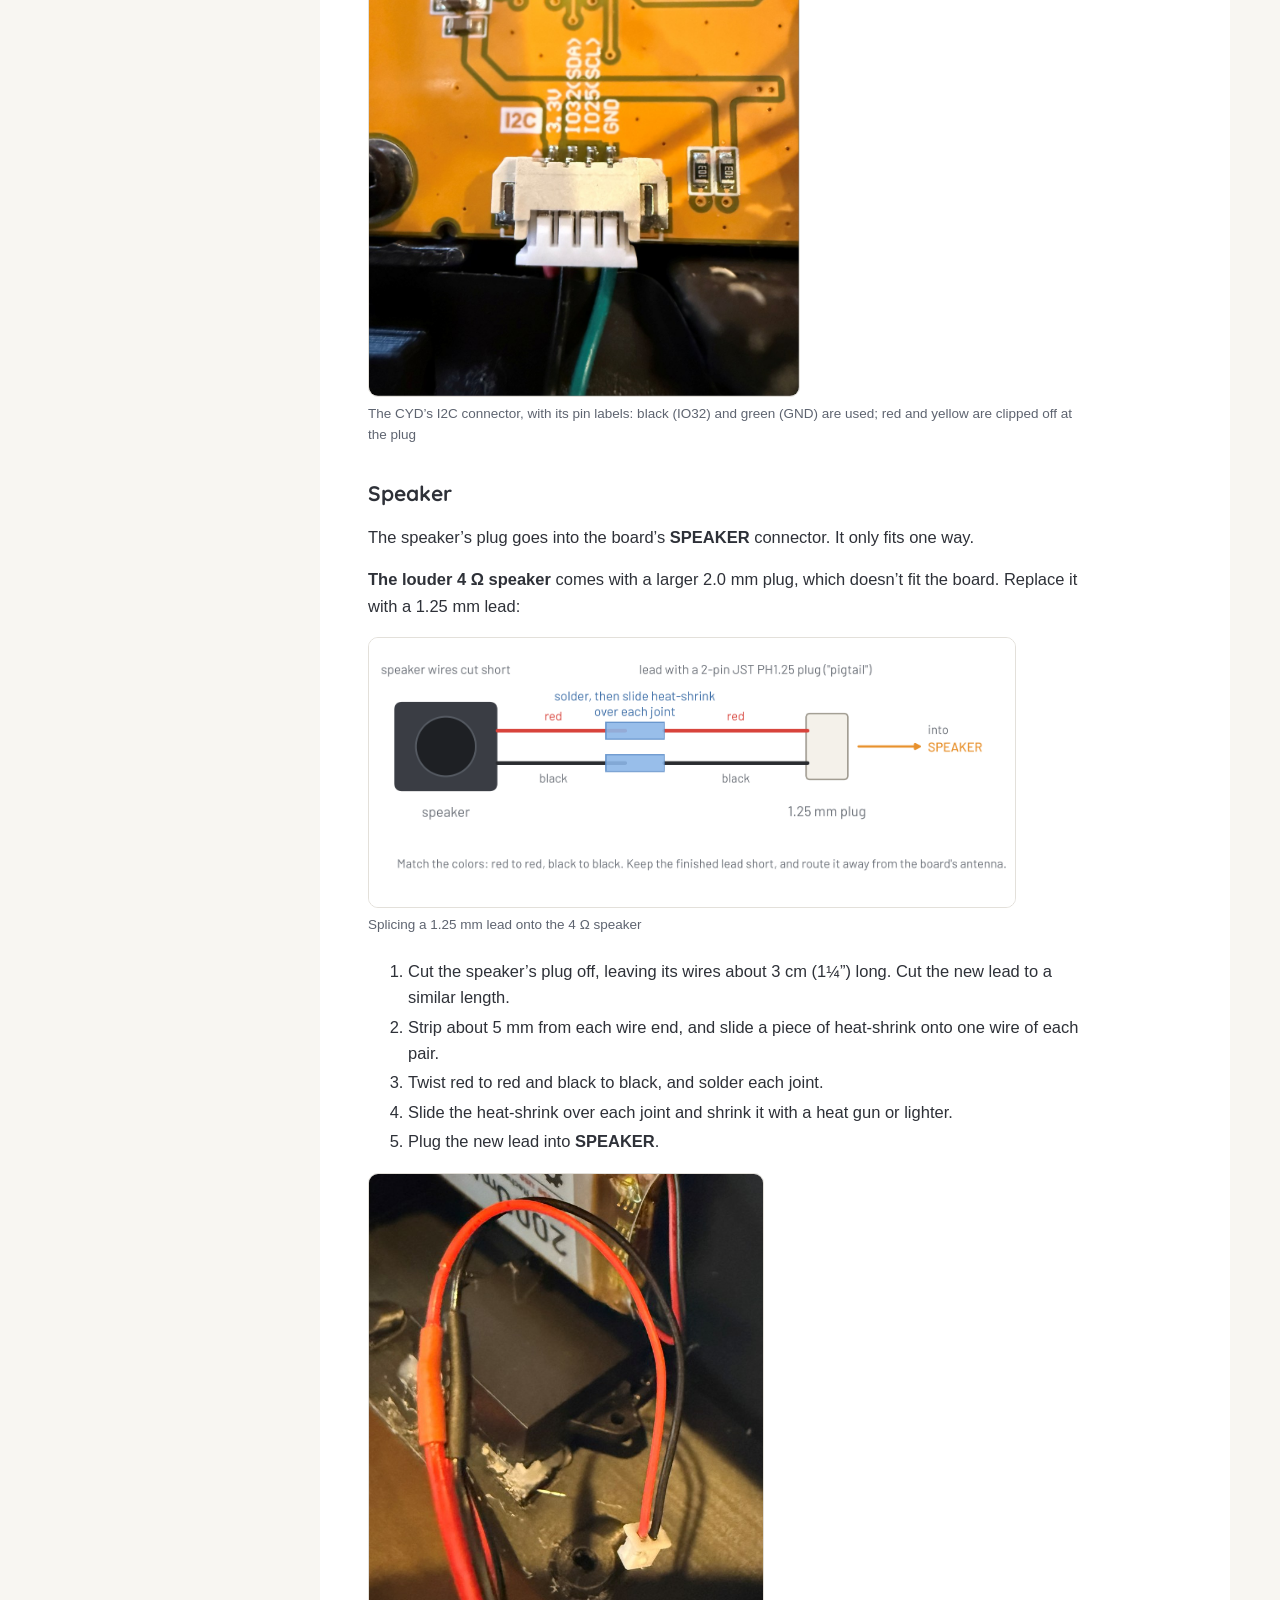
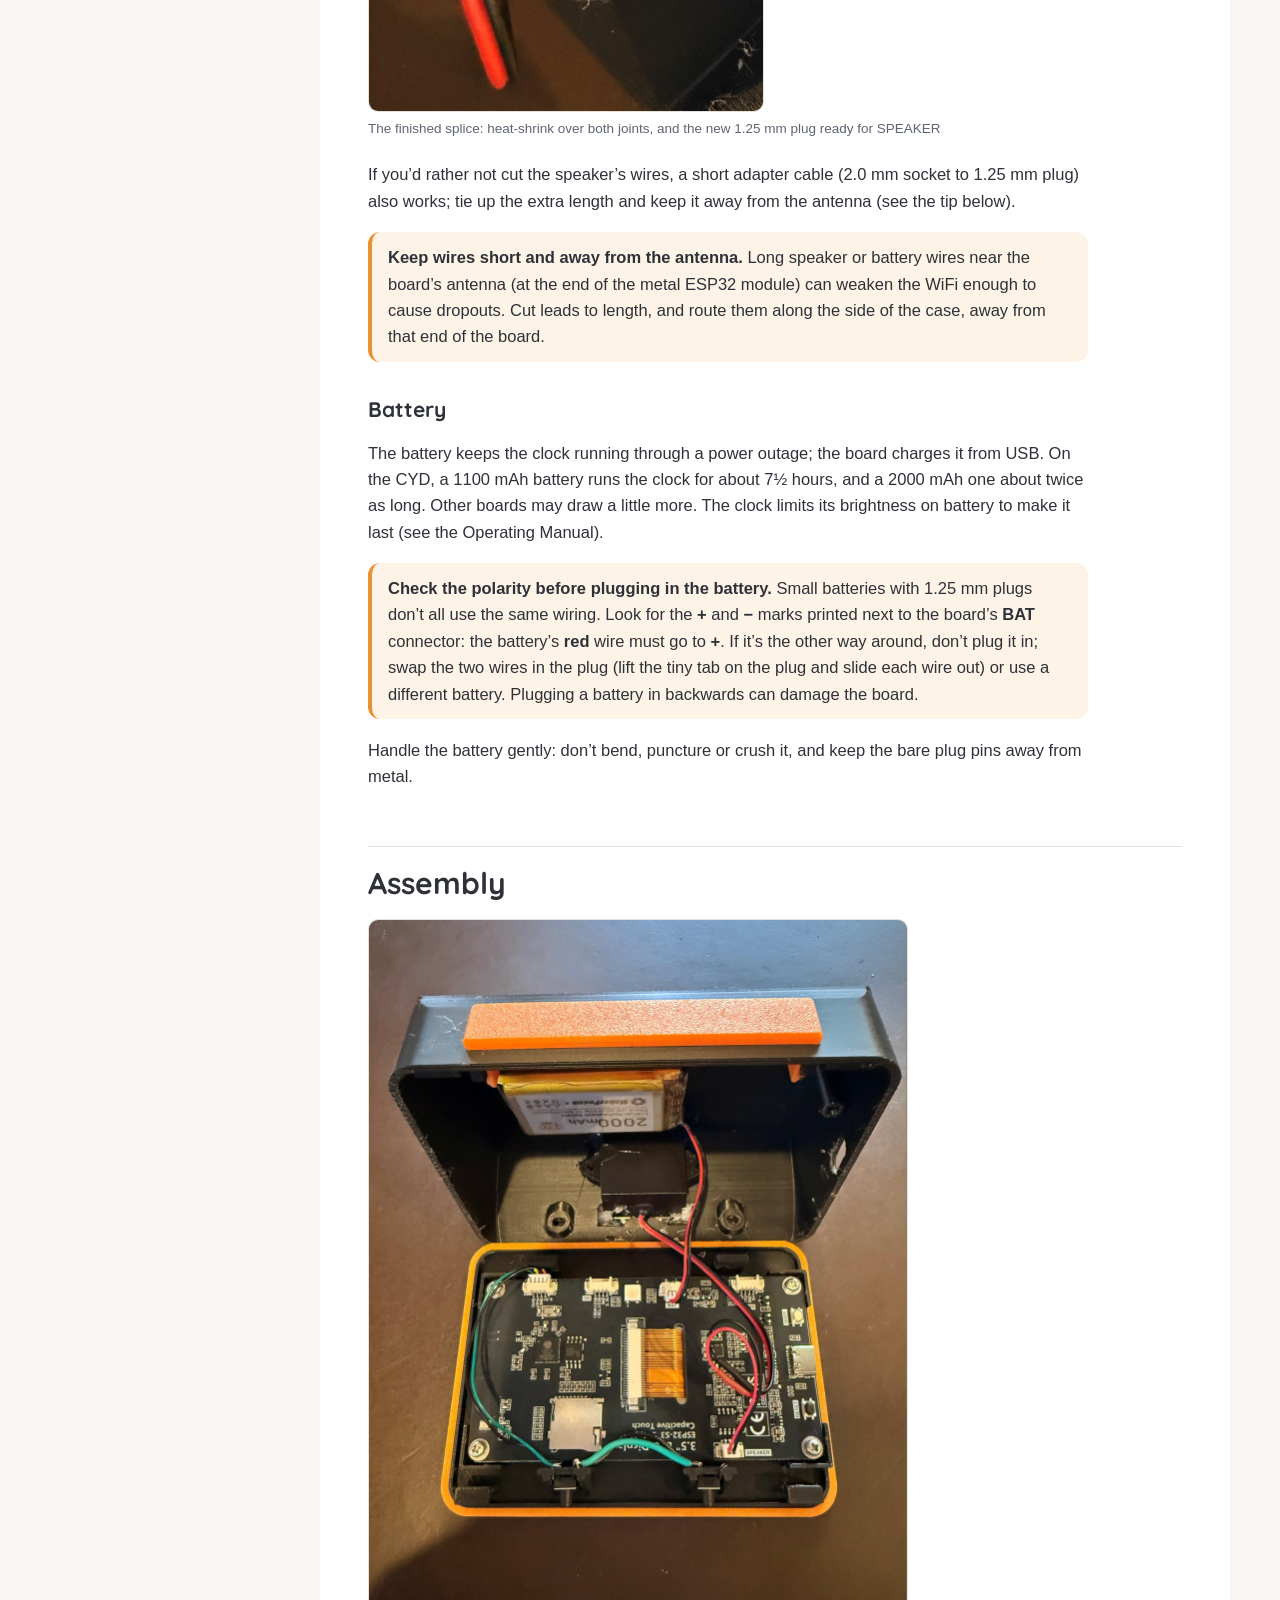
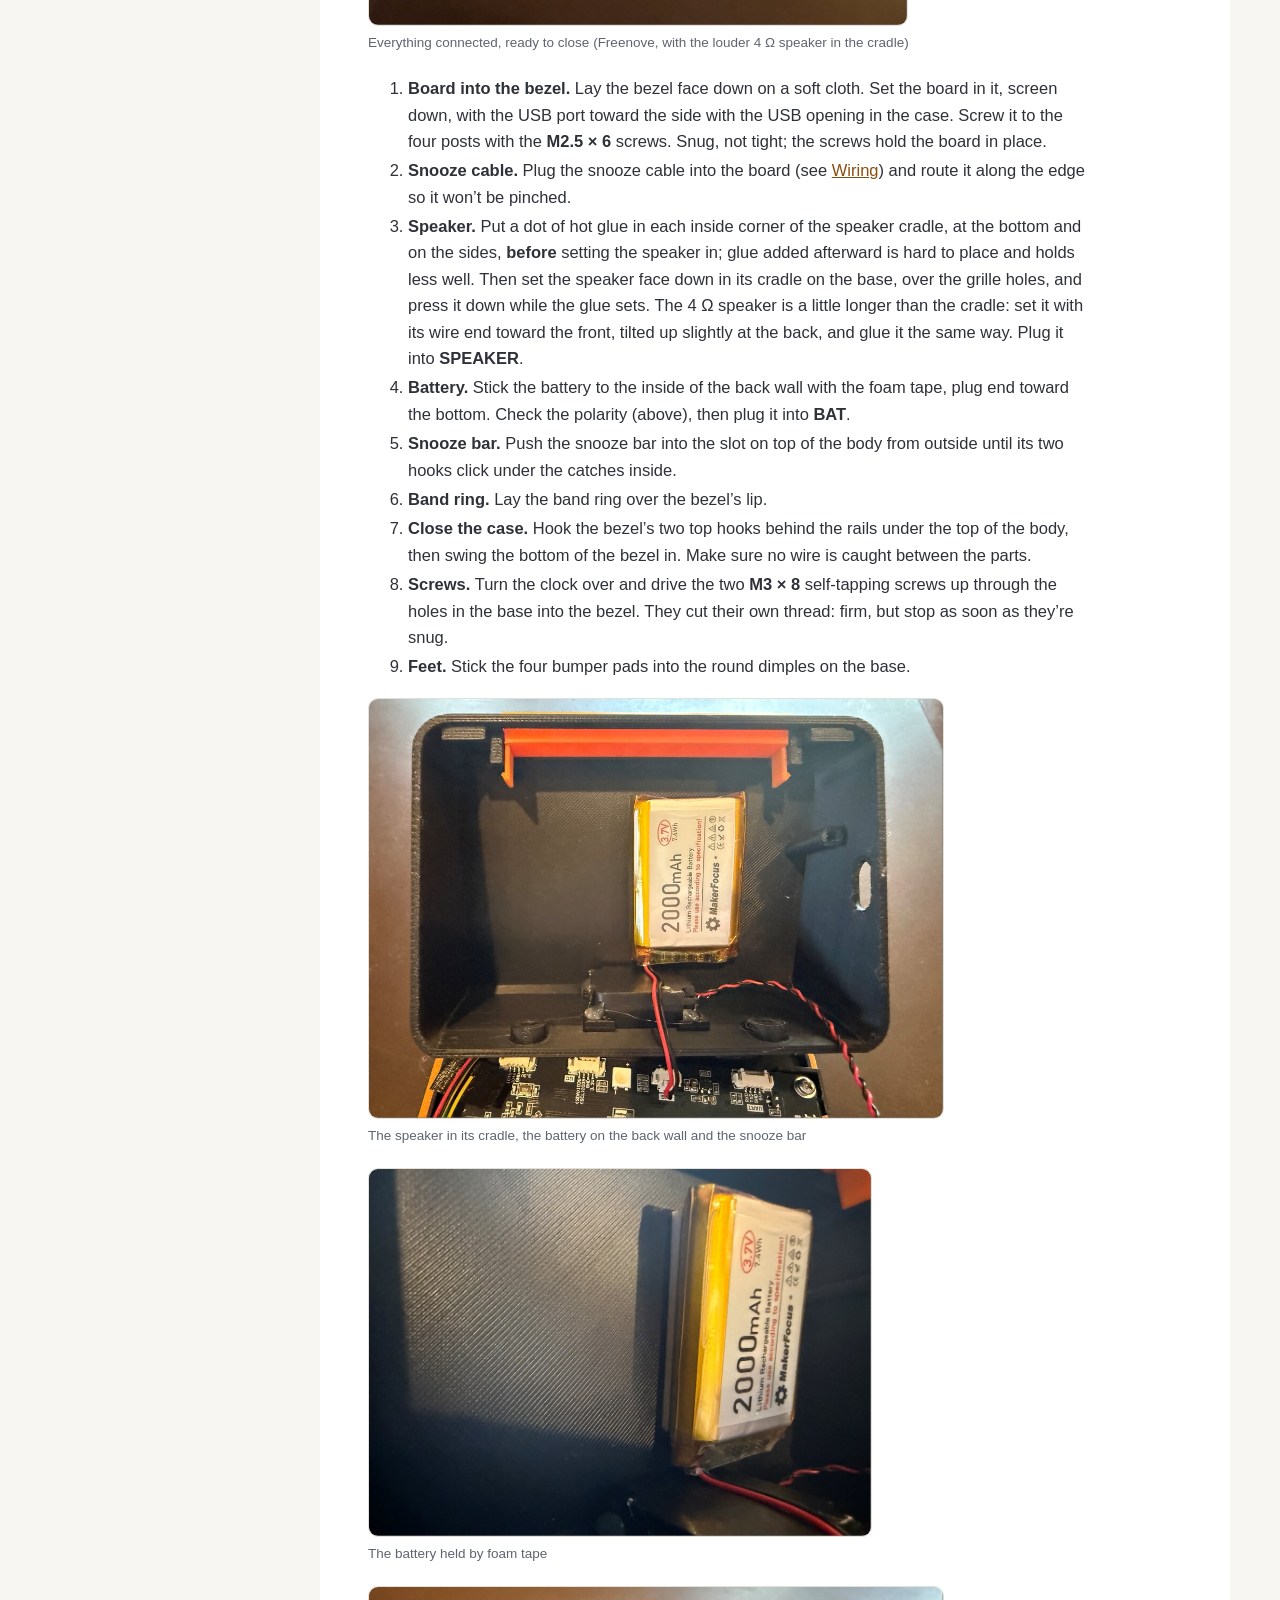
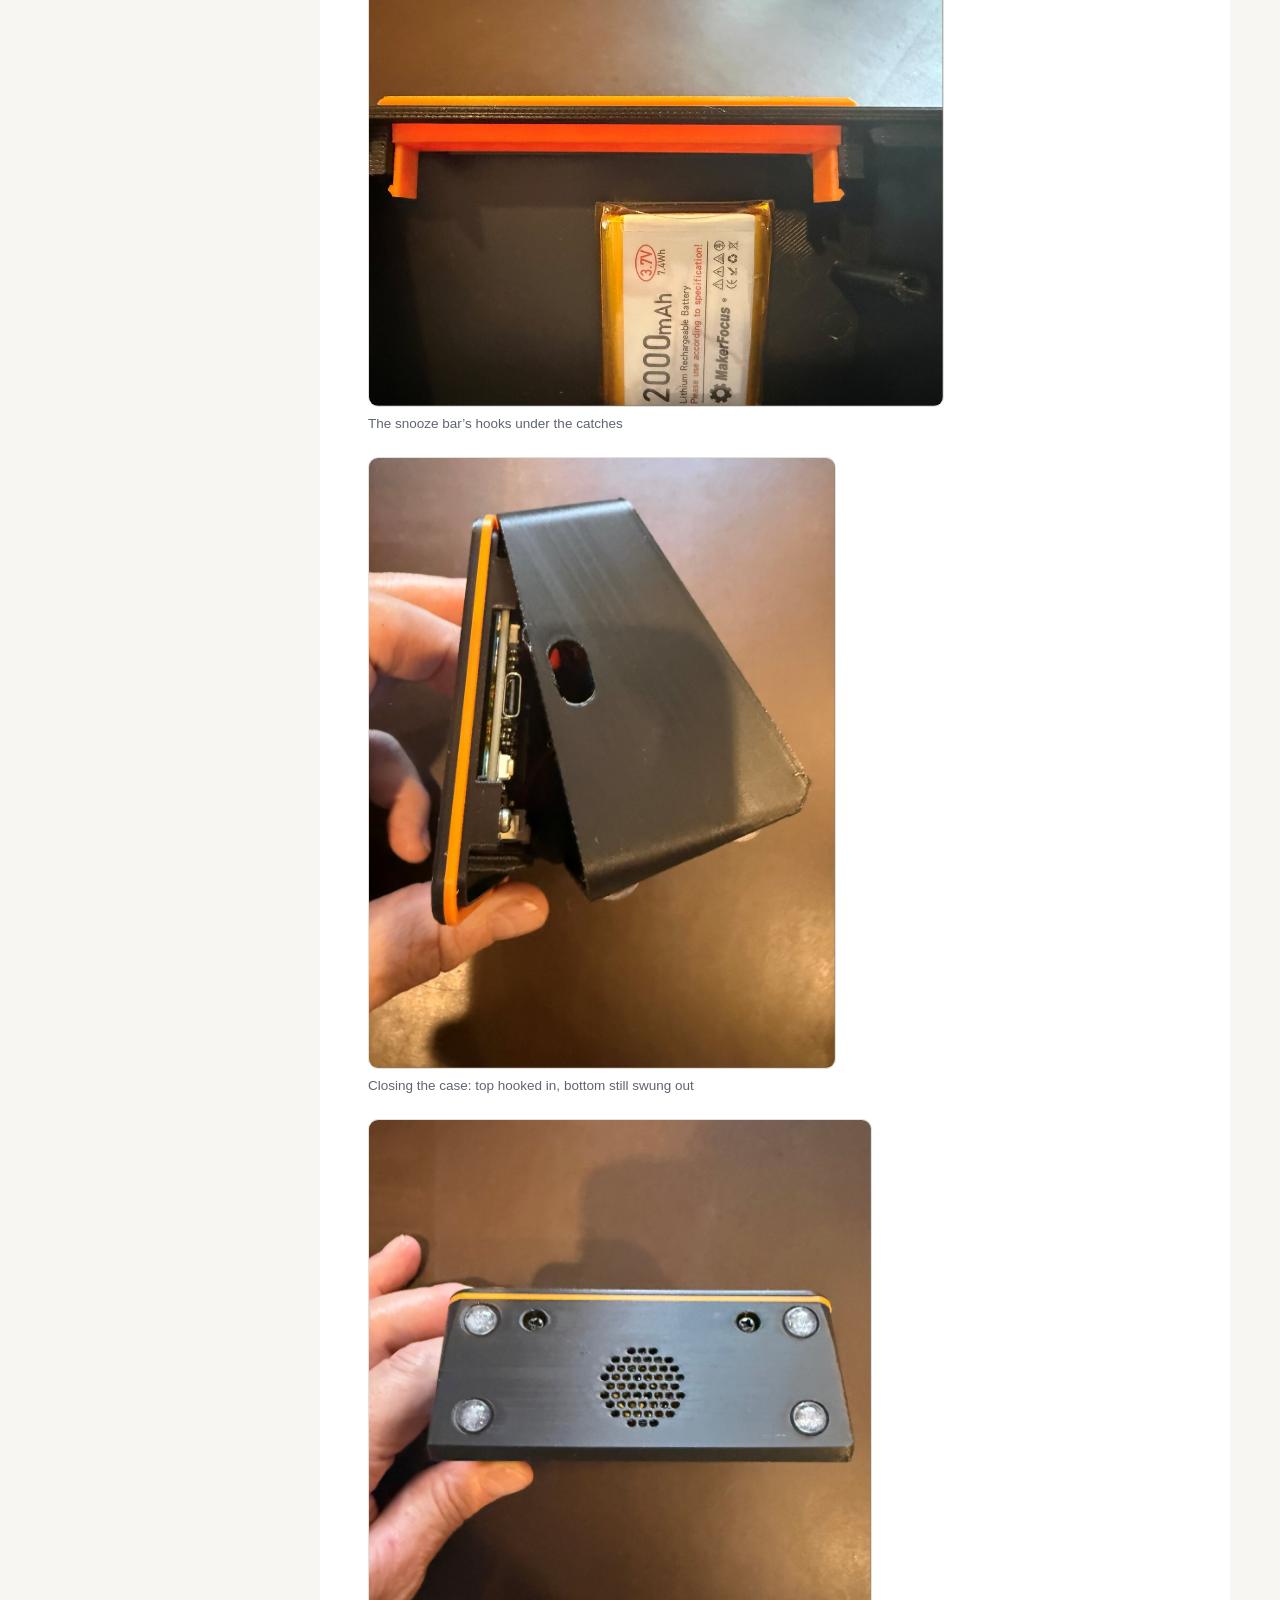
==== commit 8167b4bc: "Release 2.0.0 Co-Authored-By: Claude Opus 5.5 <noreply@anthropic.com> Claude-Session: https://claude" ====
--- a/build-guide/index.html
+++ b/build-guide/index.html
@@ -89,7 +89,7 @@
 <div class="wrap">
 <nav id="toc" aria-label="Contents">
   <a class="brand" href="../"><svg viewBox="0 0 120 84" aria-hidden="true"><path d="M18.3 44.6 A46 46 0 0 1 101.7 44.6" fill="none" stroke="#E89234" stroke-width="7" stroke-linecap="round"/><path d="M29.2 49.6 A34 34 0 0 1 90.8 49.6" fill="none" stroke="#E89234" stroke-width="7" stroke-linecap="round"/><path d="M40 64 A20 20 0 0 1 80 64 Z" fill="#E89234"/><line x1="10" y1="72" x2="110" y2="72" stroke="#2E3138" stroke-width="7" stroke-linecap="round"/></svg>Rouse</a>
-  <p class="which">Rouse Build Guide<br>Firmware 1.0.3</p>
+  <p class="which">Rouse Build Guide<br>Firmware 2.0.0</p>
   <button class="menu-btn" onclick="this.parentNode.classList.toggle('open')">Contents</button>
 <ul>
 <li><a href="#what-youll-build" id="toc-what-youll-build">What you’ll
@@ -127,7 +127,7 @@
   <h1>Rouse Build Guide</h1>
   <p class="subtitle">Print, wire and assemble your own Rouse alarm
 clock</p>
-  <p class="ver">For Rouse firmware 1.0.3 · November 2026</p>
+  <p class="ver">For Rouse firmware 2.0.0 · November 2026</p>
 </header>
 <div class="print-toc"><h2>Contents</h2>
 <ul>
@@ -200,10 +200,12 @@
 <td><strong>CYD</strong> (Hosyond / LCDwiki E32R35T), 3.5”</td>
 <td>Rouse case</td>
 <td>Pressure-sensitive touch screen (comes with a stylus); room for 3
-photos.</td>
-</tr>
-<tr class="odd">
-<td><strong>Waveshare</strong> ESP32-S3-Touch-LCD-3.5, in Waveshare’s
+photos; no internet radio. The least expensive board, with the simplest
+sound: alarms play at 25% volume or more, sleep sounds at 15% or
+more.</td>
+</tr>
+<tr class="odd">
+<td><strong>Waveshare</strong> ESP32-S3-Touch-LCD-3.5-C, in Waveshare’s
 enclosure</td>
 <td>Rouse case, Waveshare version</td>
 <td>No wiring and no snooze bar: tap the case to snooze. The enclosure
@@ -253,10 +255,11 @@
 <td>Display board</td>
 <td>1</td>
 <td>One of: Freenove ESP32-S3 Display 3.5” (FNK0104N); Hosyond 3.5”
-ESP32 touch screen (CYD); Waveshare ESP32-S3-Touch-LCD-3.5</td>
+ESP32 touch screen (CYD); Waveshare ESP32-S3-Touch-LCD-3.5-C (the
+version in Waveshare’s enclosure, not the bare board)</td>
 <td><a href="https://www.amazon.com/dp/B0H1VHJHS4?tag=tuscanygroup-20" rel="sponsored noopener">Freenove</a> · <a
 href="https://www.amazon.com/dp/B0D93MBWC2?tag=tuscanygroup-20" rel="sponsored noopener">CYD</a> · <a
-href="https://www.amazon.com/dp/B0F5HG2417?tag=tuscanygroup-20" rel="sponsored noopener">Waveshare</a></td>
+href="https://www.amazon.com/dp/B0F9W5JM2M?tag=tuscanygroup-20" rel="sponsored noopener">Waveshare</a></td>
 </tr>
 <tr class="even">
 <td>Tactile switch, 6 × 6 mm base, 8 mm stem (6×6×8)</td>
@@ -268,10 +271,34 @@
 <tr class="odd">
 <td>Speaker, 8 Ω 2 W, 28 × 28 mm, with 2-pin 1.25 mm plug</td>
 <td>1</td>
-<td>Plugs straight into the board.</td>
+<td>Plugs straight into the board. Fits the case as designed.</td>
 <td><a href="https://www.amazon.com/dp/B0GXJZXFVF?tag=tuscanygroup-20" rel="sponsored noopener">Speaker</a></td>
 </tr>
 <tr class="even">
+<td><em>Or, for more volume:</em> speaker, 4 Ω 3 W, 28.2 × 31 × 15.3 mm,
+with 2-pin 2.0 mm plug</td>
+<td>1</td>
+<td>Louder and fuller. Its plug is the larger 2.0 mm size, so it needs a
+1.25 mm lead spliced on (see <a href="#speaker">Speaker</a>). Fits the
+case slightly tilted and glued.</td>
+<td><a href="https://www.amazon.com/dp/B0BTP67F81?tag=tuscanygroup-20" rel="sponsored noopener">Louder speaker</a>
+(choose <strong>3W 4Ohm</strong>)</td>
+</tr>
+<tr class="odd">
+<td>2-pin JST PH1.25 leads with wires (“pigtails”)</td>
+<td>1</td>
+<td>Only for the 4 Ω speaker. Usually sold as plug-and-socket pairs; use
+the half whose plug matches the 8 Ω speaker’s (it fits the board’s
+<strong>SPEAKER</strong> connector).</td>
+<td><a href="https://www.amazon.com/dp/B013JRWCBU?tag=tuscanygroup-20" rel="sponsored noopener">Leads</a></td>
+</tr>
+<tr class="even">
+<td>Heat-shrink tubing, about 2–3 mm</td>
+<td>2 short pieces</td>
+<td>Only for the 4 Ω speaker: covers the two soldered joints.</td>
+<td></td>
+</tr>
+<tr class="odd">
 <td>LiPo battery, 3.7 V single cell, 1100–2000 mAh, with 2-pin 1.25 mm
 plug</td>
 <td>1</td>
@@ -280,29 +307,28 @@
 packs of two or four cost less per battery. <strong>Check the polarity
 before plugging it in</strong> (see <a
 href="#battery">Battery</a>).</td>
-<td><a
-href="https://www.amazon.com/dp/B0FPCWFFYB?tag=tuscanygroup-20" rel="sponsored noopener">Battery</a></td>
-</tr>
-<tr class="odd">
+<td><a href="https://www.amazon.com/dp/B0FPCWFFYB?tag=tuscanygroup-20" rel="sponsored noopener">Battery</a></td>
+</tr>
+<tr class="even">
 <td>Pan head screws, M2.5 × 6</td>
 <td>4</td>
 <td>Hold the board in the bezel.</td>
-<td><a href="https://www.amazon.com/dp/B06Y3TVKMR?tag=tuscanygroup-20" rel="sponsored noopener">M2.5 screws</a></td>
-</tr>
-<tr class="even">
+<td><a href="https://www.amazon.com/dp/B0B8C6CTYD?tag=tuscanygroup-20" rel="sponsored noopener">M2.5 screws</a></td>
+</tr>
+<tr class="odd">
 <td>Self-tapping screws, M3 × 8</td>
 <td>2</td>
 <td>Close the case from underneath.</td>
 <td><a href="https://www.amazon.com/dp/B0GF7YZZZD?tag=tuscanygroup-20" rel="sponsored noopener">M3 screws</a></td>
 </tr>
-<tr class="odd">
+<tr class="even">
 <td>Adhesive bumper pads, 8 mm</td>
 <td>4</td>
 <td>Feet.</td>
 <td><a
 href="https://www.amazon.com/dp/B074C2XKXH?tag=tuscanygroup-20" rel="sponsored noopener">Bumpers</a></td>
 </tr>
-<tr class="even">
+<tr class="odd">
 <td>Double-sided foam tape, about 50 × 30 mm</td>
 <td>1 piece</td>
 <td>Holds the battery.</td>
@@ -310,13 +336,13 @@
 href="https://www.amazon.com/dp/B0GFMNMDX3?tag=tuscanygroup-20" rel="sponsored noopener">Foam
 tape</a></td>
 </tr>
-<tr class="odd">
+<tr class="even">
 <td>Hook-up wire, 22 AWG stranded</td>
 <td>about 20 cm (8”)</td>
 <td>Between the two switches.</td>
 <td><a href="https://www.amazon.com/dp/B01LH1FR6M?tag=tuscanygroup-20" rel="sponsored noopener">Wire</a></td>
 </tr>
-<tr class="even">
+<tr class="odd">
 <td>Filament (PLA or PLA+)</td>
 <td>about 100 g</td>
 <td>One main color and one accent color.</td>
@@ -341,6 +367,8 @@
 <li>Small Phillips screwdriver</li>
 <li>Wire cutters and strippers</li>
 <li>Hot glue gun (or a small piece of foam tape) for the speaker</li>
+<li>A heat gun or lighter for the heat-shrink (only for the 4 Ω
+speaker)</li>
 <li>A computer with Chrome or Microsoft Edge and a USB-C
 <strong>data</strong> cable, to install the firmware</li>
 </ul>
@@ -462,8 +490,8 @@
 with a plug (pigtail) for their small connectors. Cut it to length and
 solder its <strong>snooze pin</strong> wire and its <strong>GND</strong>
 wire to the two <strong>outer</strong> pins of the left switch, one wire
-to each pin. Leave the cable’s other wires uncut but tape or heat-shrink
-their ends, in case you want them later.</li>
+to each pin. Clip the cable’s other two wires (red and yellow) off right
+at the plug, so their ends can’t touch anything.</li>
 <li>Plug the cable into the board’s connector (see the table). With the
 cables that come with the boards, the wires to use are the
 <strong>green</strong> and <strong>black</strong> ones: on the Freenove,
@@ -525,22 +553,58 @@
 when it sees a press (see <a href="#testing">Testing</a>).</p>
 </div>
 <figure>
-<img src="img/photo-p12.jpg" style="width:75.0%"
-alt="The Freenove: the cable’s green (IO45) and black (GND) wires run to the left switch" />
+<img src="img/photo-p12.jpg" style="width:70.0%"
+alt="The Freenove: the cable’s green (IO45) and black (GND) wires run to the left switch; red and yellow are clipped off at the plug" />
 <figcaption aria-hidden="true">The Freenove: the cable’s green (IO45)
-and black (GND) wires run to the left switch</figcaption>
-</figure>
-<figure>
-<img src="img/photo-p13.jpg" style="width:65.0%"
-alt="The CYD’s I2C connector, with its pin labels" />
+and black (GND) wires run to the left switch; red and yellow are clipped
+off at the plug</figcaption>
+</figure>
+<figure>
+<img src="img/photo-p13.jpg" style="width:60.0%"
+alt="The CYD’s I2C connector, with its pin labels: black (IO32) and green (GND) are used; red and yellow are clipped off at the plug" />
 <figcaption aria-hidden="true">The CYD’s I2C connector, with its pin
-labels</figcaption>
+labels: black (IO32) and green (GND) are used; red and yellow are
+clipped off at the plug</figcaption>
 </figure>
 </section>
 <section id="speaker" class="level2">
 <h2>Speaker</h2>
 <p>The speaker’s plug goes into the board’s <strong>SPEAKER</strong>
 connector. It only fits one way.</p>
+<p><strong>The louder 4 Ω speaker</strong> comes with a larger 2.0 mm
+plug, which doesn’t fit the board. Replace it with a 1.25 mm lead:</p>
+<figure>
+<img src="img/speaker-splice.png" style="width:90.0%"
+alt="Splicing a 1.25 mm lead onto the 4 Ω speaker" />
+<figcaption aria-hidden="true">Splicing a 1.25 mm lead onto the 4 Ω
+speaker</figcaption>
+</figure>
+<ol type="1">
+<li>Cut the speaker’s plug off, leaving its wires about 3 cm (1¼”) long.
+Cut the new lead to a similar length.</li>
+<li>Strip about 5 mm from each wire end, and slide a piece of
+heat-shrink onto one wire of each pair.</li>
+<li>Twist red to red and black to black, and solder each joint.</li>
+<li>Slide the heat-shrink over each joint and shrink it with a heat gun
+or lighter.</li>
+<li>Plug the new lead into <strong>SPEAKER</strong>.</li>
+</ol>
+<figure>
+<img src="img/photo-p22.jpg" style="width:55.0%"
+alt="The finished splice: heat-shrink over both joints, and the new 1.25 mm plug ready for SPEAKER" />
+<figcaption aria-hidden="true">The finished splice: heat-shrink over
+both joints, and the new 1.25 mm plug ready for SPEAKER</figcaption>
+</figure>
+<p>If you’d rather not cut the speaker’s wires, a short adapter cable
+(2.0 mm socket to 1.25 mm plug) also works; tie up the extra length and
+keep it away from the antenna (see the tip below).</p>
+<div class="tip" data-custom-style="Tip">
+<p><strong>Keep wires short and away from the antenna.</strong> Long
+speaker or battery wires near the board’s antenna (at the end of the
+metal ESP32 module) can weaken the WiFi enough to cause dropouts. Cut
+leads to length, and route them along the side of the case, away from
+that end of the board.</p>
+</div>
 </section>
 <section id="battery" class="level2">
 <h2>Battery</h2>
@@ -566,10 +630,10 @@
 <section id="assembly" class="level1">
 <h1>Assembly</h1>
 <figure>
-<img src="img/photo-p16.jpg" style="width:85.0%"
-alt="Everything connected, ready to close" />
-<figcaption aria-hidden="true">Everything connected, ready to
-close</figcaption>
+<img src="img/photo-p16.jpg" style="width:75.0%"
+alt="Everything connected, ready to close (Freenove, with the louder 4 Ω speaker in the cradle)" />
+<figcaption aria-hidden="true">Everything connected, ready to close
+(Freenove, with the louder 4 Ω speaker in the cradle)</figcaption>
 </figure>
 <ol type="1">
 <li><strong>Board into the bezel.</strong> Lay the bezel face down on a
@@ -580,10 +644,14 @@
 <li><strong>Snooze cable.</strong> Plug the snooze cable into the board
 (see <a href="#wiring">Wiring</a>) and route it along the edge so it
 won’t be pinched.</li>
-<li><strong>Speaker.</strong> In the case body, set the speaker face
-down in its cradle on the base, over the grille holes. Hold it with a
-few dots of hot glue at the corners (or a piece of foam tape). Plug it
-into <strong>SPEAKER</strong>.</li>
+<li><strong>Speaker.</strong> Put a dot of hot glue in each inside
+corner of the speaker cradle, at the bottom and on the sides,
+<strong>before</strong> setting the speaker in; glue added afterward is
+hard to place and holds less well. Then set the speaker face down in its
+cradle on the base, over the grille holes, and press it down while the
+glue sets. The 4 Ω speaker is a little longer than the cradle: set it
+with its wire end toward the front, tilted up slightly at the back, and
+glue it the same way. Plug it into <strong>SPEAKER</strong>.</li>
 <li><strong>Battery.</strong> Stick the battery to the inside of the
 back wall with the foam tape, plug end toward the bottom. Check the
 polarity (above), then plug it into <strong>BAT</strong>.</li>
@@ -694,7 +762,7 @@
 </section>
 <section id="the-waveshare-board" class="level1">
 <h1>The Waveshare board</h1>
-<p>The Waveshare ESP32-S3-Touch-LCD-3.5 comes in Waveshare’s own
+<p>The Waveshare ESP32-S3-Touch-LCD-3.5-C comes in Waveshare’s own
 enclosure, with its own speaker and touch screen. It doesn’t need
 wiring: the whole enclosure goes into a Rouse case made for it, with the
 same look, window, band and 8° tilt as the other Rouse cases, just 6 mm
